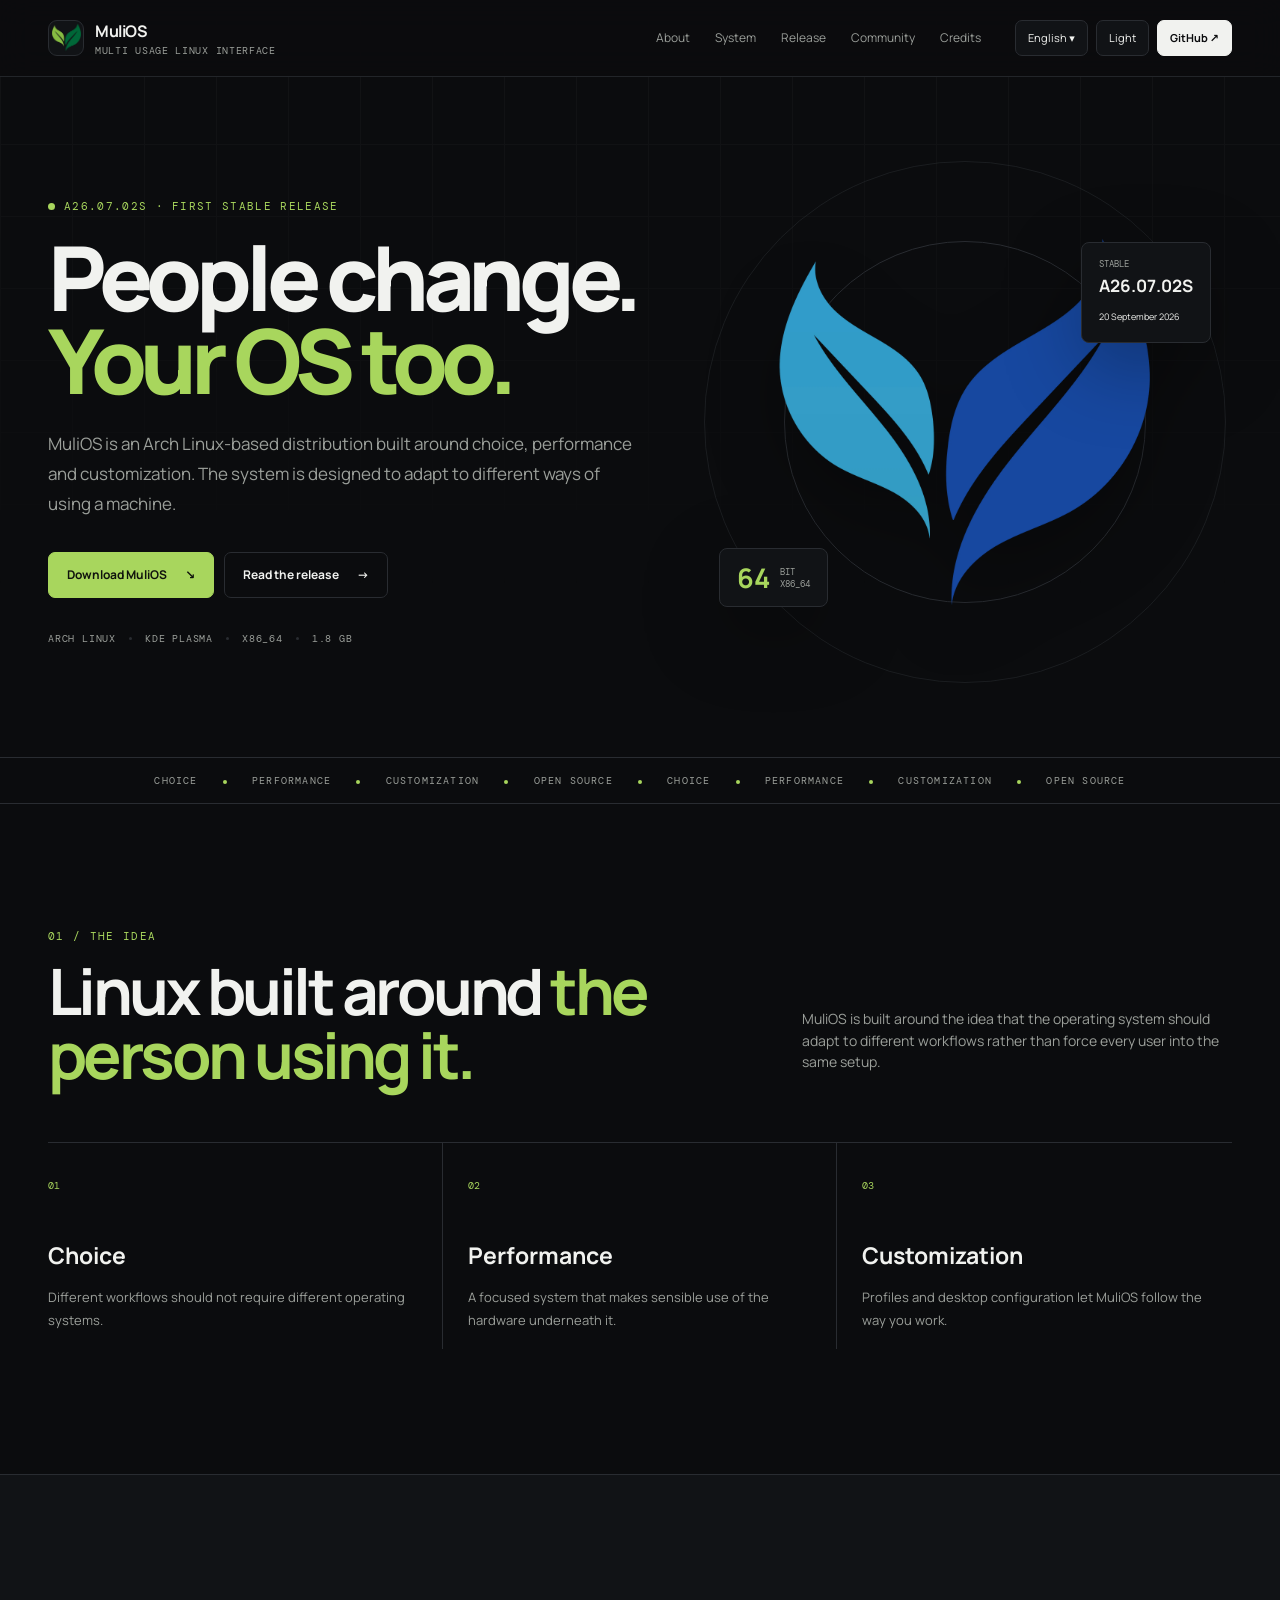
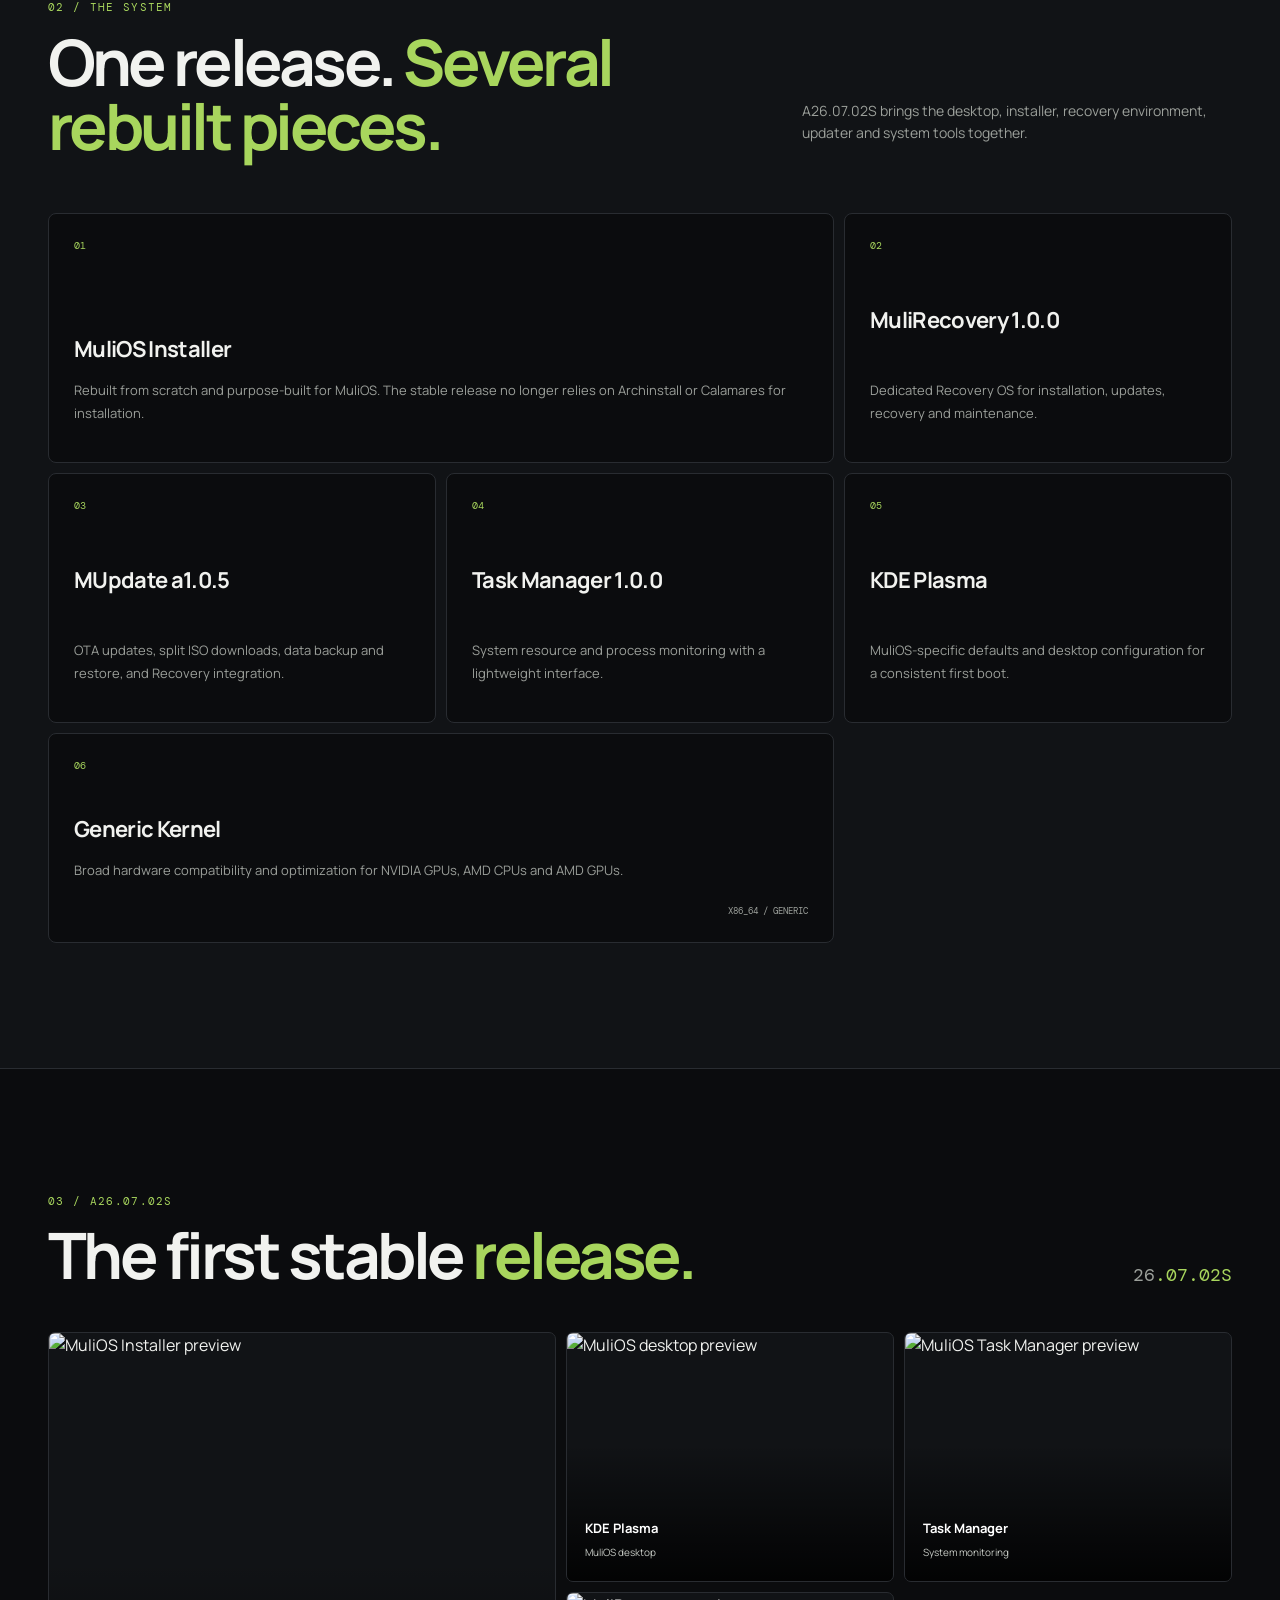
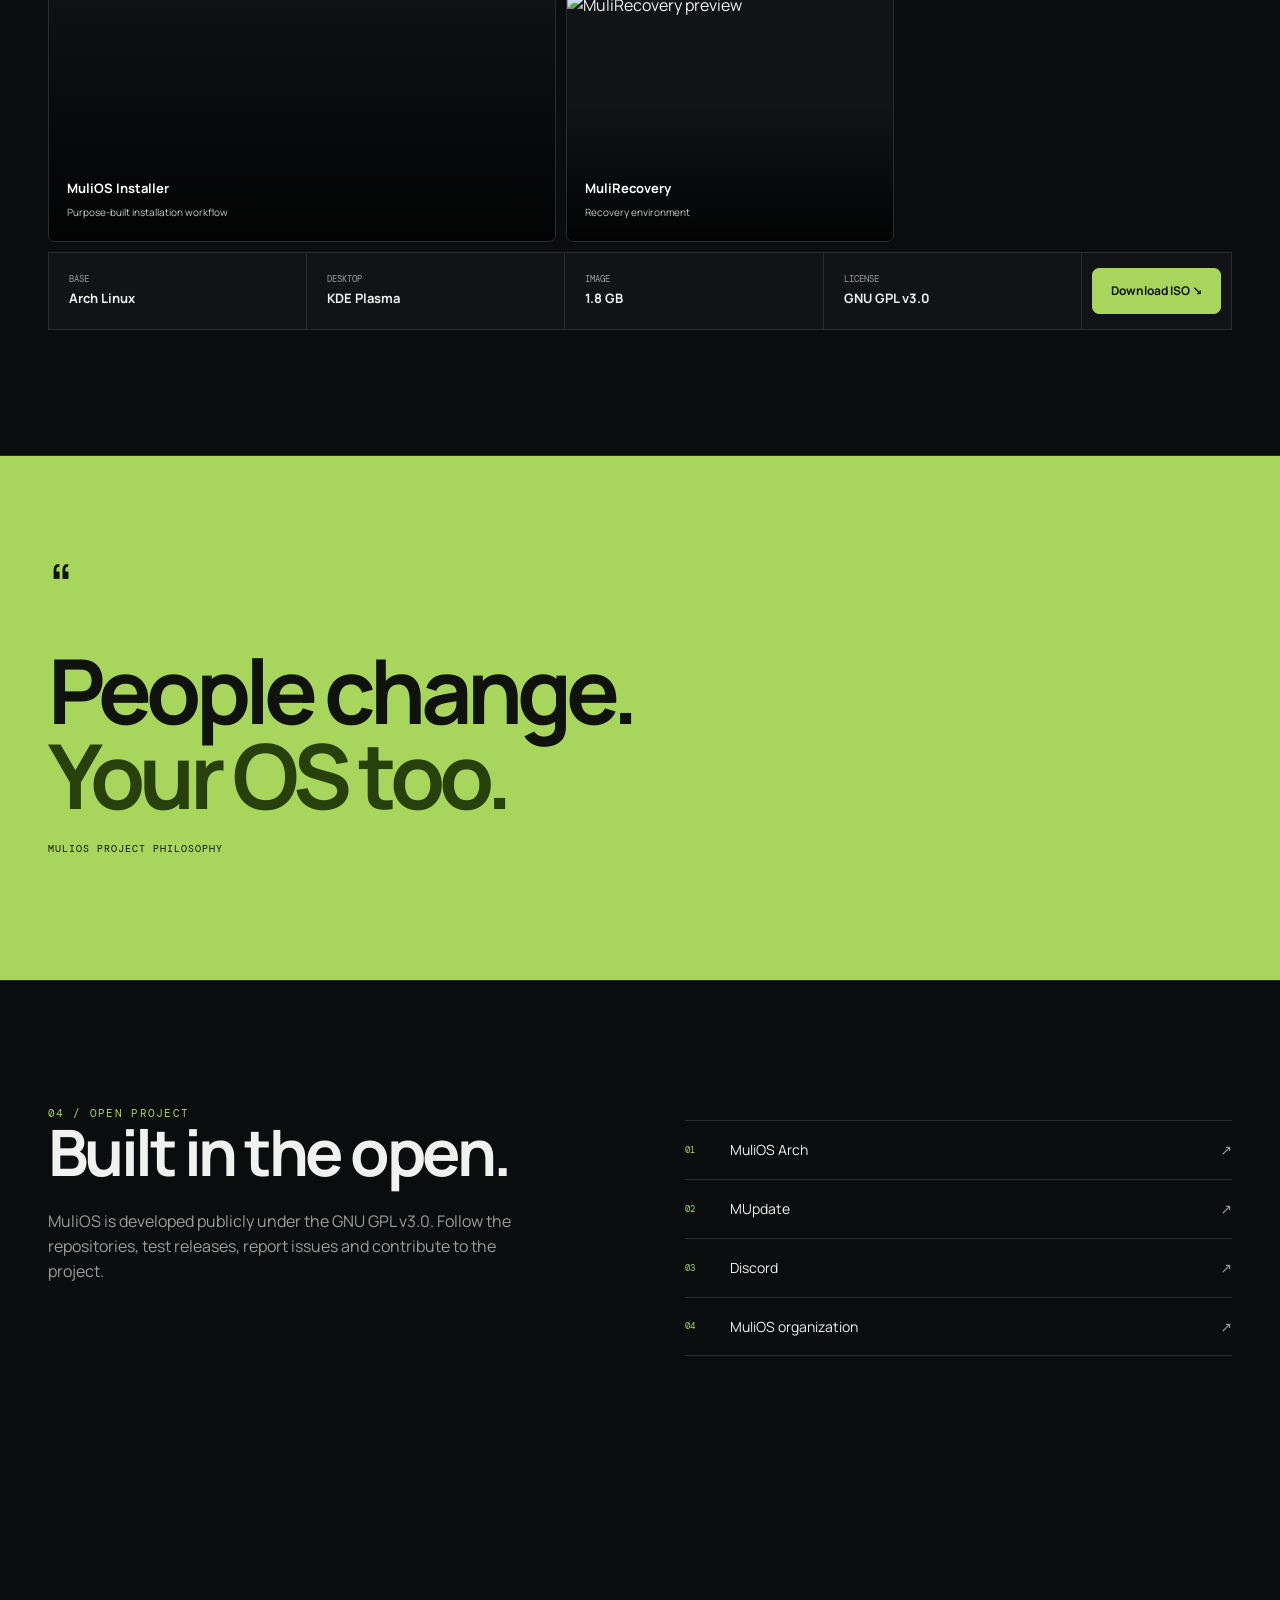
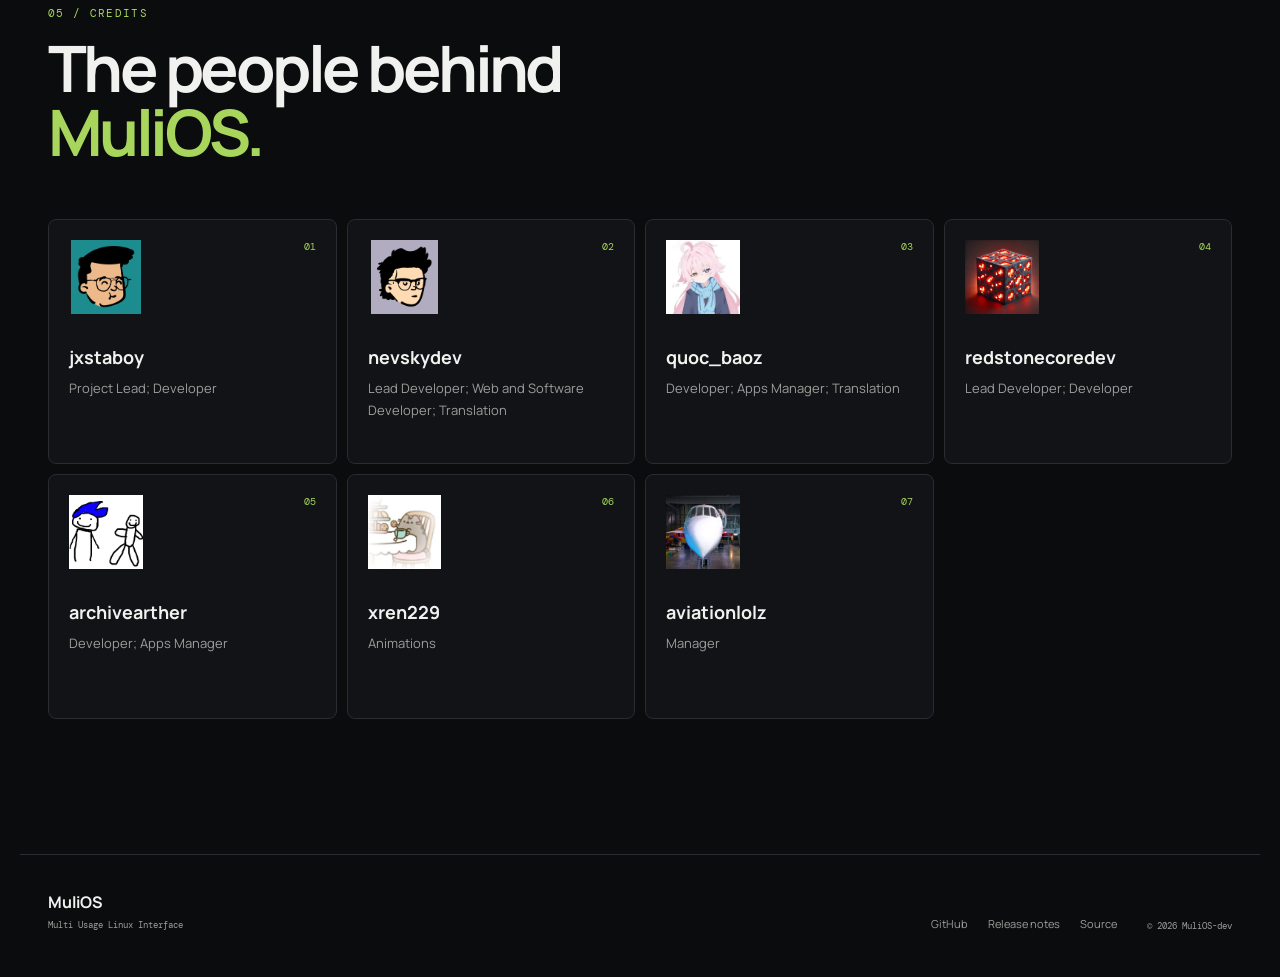
==== index.html @ a4b58ad0 "Revamp MuliOS landing page" ====
<!doctype html>
<html lang="en" data-theme="dark"><head>
<meta charset="utf-8"><meta name="viewport" content="width=device-width,initial-scale=1">
<title>MuliOS — People change. Your OS too.</title>
<meta name="description" content="MuliOS is an Arch Linux-based distribution focused on choice, performance and customization.">
<link rel="stylesheet" href="styles.css"></head><body>
<header><nav class="navbar">
<a class="logo" href="#top"><span class="logo-icon"><img src="logo.png" alt="MuliOS"></span><span class="logo-text"><h2>MuliOS</h2><span>Multi Usage Linux Interface</span></span></a>
<div class="nav-links"><a href="#about">About</a><a href="#features">System</a><a href="#release">Release</a><a href="#community">Community</a><a href="#credits">Credits</a></div>
<div class="nav-buttons"><div class="language-switcher"><button class="lang-toggle"><span class="lang-current">English</span> ▾</button><div class="lang-menu"><button class="lang-option" data-locale="en">English</button><button class="lang-option" data-locale="fr-FR">Français</button><button class="lang-option" data-locale="nb-NB">Norsk</button><button class="lang-option" data-locale="ru-RU">Русский</button><button class="lang-option" data-locale="sv-SE">Svenska</button><button class="lang-option" data-locale="vi-VN">Tiếng Việt</button></div></div><button id="themeToggle" aria-label="Toggle theme">Light</button><a class="github-btn" href="https://github.com/MuliOS-dev">GitHub ↗</a></div>
</nav></header>
<main id="top">
<section class="hero"><div>
<div class="hero-kicker"><span></span>A26.07.02S · FIRST STABLE RELEASE</div>
<h1>People change.<br><em>Your OS too.</em></h1>
<p>MuliOS is an Arch Linux-based distribution built around choice, performance and customization. The system is designed to adapt to different ways of using a machine.</p>
<div class="hero-buttons"><a class="primary" href="https://github.com/MuliOS-dev/MuliOS-Arch/releases/download/A26.07.02S/MuliOS-26.07.02S-x86_64.iso">Download MuliOS <b>↘</b></a><a class="secondary" href="arch-a26.html">Read the release <b>→</b></a></div>
<div class="hero-meta"><span>ARCH LINUX</span><i></i><span>KDE PLASMA</span><i></i><span>X86_64</span><i></i><span>1.8 GB</span></div>
</div><div class="hero-visual"><img src="ArchMuli-nobg.png" alt="MuliOS Arch logo"><div class="release-float"><small>STABLE</small><strong>A26.07.02S</strong><span>20 September 2026</span></div><div class="system-float"><b>64</b><span>bit<br>x86_64</span></div></div></section>
<div class="ticker"><div>CHOICE <i></i> PERFORMANCE <i></i> CUSTOMIZATION <i></i> OPEN SOURCE <i></i> CHOICE <i></i> PERFORMANCE <i></i> CUSTOMIZATION <i></i> OPEN SOURCE</div></div>
<section id="about" class="section"><div class="section-label">01 / THE IDEA</div><div class="section-heading"><h2>Linux built around <em>the person using it.</em></h2><p>MuliOS is built around the idea that the operating system should adapt to different workflows rather than force every user into the same setup.</p></div><div class="principles"><article><small>01</small><h3>Choice</h3><p>Different workflows should not require different operating systems.</p></article><article><small>02</small><h3>Performance</h3><p>A focused system that makes sensible use of the hardware underneath it.</p></article><article><small>03</small><h3>Customization</h3><p>Profiles and desktop configuration let MuliOS follow the way you work.</p></article></div></section>
<section id="features" class="section dark-section"><div class="section-label">02 / THE SYSTEM</div><div class="section-heading"><h2>One release. <em>Several rebuilt pieces.</em></h2><p>A26.07.02S brings the desktop, installer, recovery environment, updater and system tools together.</p></div><div class="feature-grid"><article class="feature-card feature-big"><small>01</small><div><h3>MuliOS Installer</h3><p>Rebuilt from scratch and purpose-built for MuliOS. The stable release no longer relies on Archinstall or Calamares for installation.</p></div></article><article class="feature-card"><small>02</small><h3>MuliRecovery 1.0.0</h3><p>Dedicated Recovery OS for installation, updates, recovery and maintenance.</p></article><article class="feature-card"><small>03</small><h3>MUpdate a1.0.5</h3><p>OTA updates, split ISO downloads, data backup and restore, and Recovery integration.</p></article><article class="feature-card"><small>04</small><h3>Task Manager 1.0.0</h3><p>System resource and process monitoring with a lightweight interface.</p></article><article class="feature-card"><small>05</small><h3>KDE Plasma</h3><p>MuliOS-specific defaults and desktop configuration for a consistent first boot.</p></article><article class="feature-card feature-wide"><small>06</small><div><h3>Generic Kernel</h3><p>Broad hardware compatibility and optimization for NVIDIA GPUs, AMD CPUs and AMD GPUs.</p></div><b class="mono-tag">X86_64 / GENERIC</b></article></div></section>
<section id="release" class="section"><div class="section-label">03 / A26.07.02S</div><div class="release-heading"><h2>The first stable <em>release.</em></h2><div>26<span>.07.02S</span></div></div><div class="gallery"><figure class="gallery-main"><img src="https://github.com/user-attachments/assets/d5a62d0b-136e-4f10-8461-d2a0802ea5ed" alt="MuliOS Installer preview"><figcaption><b>MuliOS Installer</b><span>Purpose-built installation workflow</span></figcaption></figure><figure><img src="https://github.com/user-attachments/assets/cc61fa9e-3878-4765-80bf-296596acb658" alt="MuliOS desktop preview"><figcaption><b>KDE Plasma</b><span>MuliOS desktop</span></figcaption></figure><figure><img src="https://github.com/user-attachments/assets/40b99320-a196-448b-b2e3-ae899f05d13c" alt="MuliOS Task Manager preview"><figcaption><b>Task Manager</b><span>System monitoring</span></figcaption></figure><figure><img src="https://github.com/user-attachments/assets/1ea41a14-3edd-4df4-a9ca-68c87b9704b5" alt="MuliRecovery preview"><figcaption><b>MuliRecovery</b><span>Recovery environment</span></figcaption></figure></div><div class="release-bar"><div><small>BASE</small><b>Arch Linux</b></div><div><small>DESKTOP</small><b>KDE Plasma</b></div><div><small>IMAGE</small><b>1.8 GB</b></div><div><small>LICENSE</small><b>GNU GPL v3.0</b></div><a class="primary" href="https://github.com/MuliOS-dev/MuliOS-Arch/releases/download/A26.07.02S/MuliOS-26.07.02S-x86_64.iso">Download ISO ↘</a></div></section>
<section class="quote"><div class="quote-inner"><span>“</span><h2>People change.<br><em>Your OS too.</em></h2><p>MuliOS project philosophy</p></div></section>
<section id="community" class="section"><div class="section-label">04 / OPEN PROJECT</div><div class="community-layout"><div><h2>Built in the open.</h2><p>MuliOS is developed publicly under the GNU GPL v3.0. Follow the repositories, test releases, report issues and contribute to the project.</p></div><div class="community-links"><a href="https://github.com/MuliOS-dev/MuliOS-Arch"><span>01</span>MuliOS Arch <b>↗</b></a><a href="https://github.com/MuliOS-dev/update"><span>02</span>MUpdate <b>↗</b></a><a href="https://discord.gg/3FzUdGbWMf"><span>03</span>Discord <b>↗</b></a><a href="https://github.com/MuliOS-dev"><span>04</span>MuliOS organization <b>↗</b></a></div></div></section>
<section id="credits" class="section credits"><div class="section-label">05 / CREDITS</div><div class="section-heading"><h2>The people behind <em>MuliOS.</em></h2></div><div class="credits-grid"><article class="credit-card"><img src="assets/creditslogos/dev1.png" alt=""><span>01</span><h3>jxstaboy</h3><p>Project Lead; Developer</p></article><article class="credit-card"><img src="assets/creditslogos/dev2.png" alt=""><span>02</span><h3>nevskydev</h3><p>Lead Developer; Web and Software Developer; Translation</p></article><article class="credit-card"><img src="assets/creditslogos/dev3.png" alt=""><span>03</span><h3>quoc_baoz</h3><p>Developer; Apps Manager; Translation</p></article><article class="credit-card"><img src="assets/creditslogos/dev4.webp" alt=""><span>04</span><h3>redstonecoredev</h3><p>Lead Developer; Developer</p></article><article class="credit-card"><img src="assets/creditslogos/dev5.png" alt=""><span>05</span><h3>archivearther</h3><p>Developer; Apps Manager</p></article><article class="credit-card"><img src="assets/creditslogos/dev6.png" alt=""><span>06</span><h3>xren229</h3><p>Animations</p></article><article class="credit-card"><img src="assets/creditslogos/dev7.png" alt=""><span>07</span><h3>aviationlolz</h3><p>Manager</p></article></div></section>
</main><footer><div class="footer-brand"><strong>MuliOS</strong><span>Multi Usage Linux Interface</span></div><div class="footer-links"><a href="https://github.com/MuliOS-dev">GitHub</a><a href="https://github.com/MuliOS-dev/MuliOS-Arch/releases/tag/A26.07.02S">Release notes</a><a href="https://github.com/MuliOS-dev/MuliOS-dev.github.io">Source</a></div><small>© 2026 MuliOS-dev</small></footer><script src="script.js"></script></body></html>
---- styles.css ----
@import url('https://fonts.googleapis.com/css2?family=DM+Mono:wght@400;500&family=Manrope:wght@400;500;600;700;800&display=swap');

:root{
  --bg:#0b0c0e; --panel:#111316; --panel-2:#17191d; --text:#f1f2ef; --muted:#9b9f9a;
  --line:#292c31; --accent:#a8d65d; --accent-2:#d8ff9a; --shadow:0 24px 80px rgba(0,0,0,.28);
}
[data-theme="light"]{
  --bg:#f4f4f1; --panel:#ffffff; --panel-2:#eceee9; --text:#10120f; --muted:#666b64;
  --line:#d9ddd5; --accent:#6d9e2d; --accent-2:#426713; --shadow:0 24px 70px rgba(20,25,10,.1);
}
*{box-sizing:border-box}html{scroll-behavior:smooth}body{margin:0;background:var(--bg);color:var(--text);font-family:Manrope,system-ui,sans-serif;line-height:1.55}
a{color:inherit;text-decoration:none}button{font:inherit}img{max-width:100%;display:block}
body:before{content:"";position:fixed;inset:0;pointer-events:none;opacity:.035;background-image:linear-gradient(var(--text) 1px,transparent 1px),linear-gradient(90deg,var(--text) 1px,transparent 1px);background-size:72px 72px;mask-image:linear-gradient(to bottom,black,transparent 72%);z-index:-1}
header{position:sticky;top:0;z-index:20;border-bottom:1px solid color-mix(in srgb,var(--line) 80%,transparent);background:color-mix(in srgb,var(--bg) 91%,transparent);backdrop-filter:blur(16px)}
.navbar{max-width:1240px;margin:auto;min-height:76px;padding:0 28px;display:flex;align-items:center;gap:34px}
.logo{display:flex;align-items:center;gap:11px;margin-right:auto}.logo-icon{width:36px;height:36px;border:1px solid var(--line);border-radius:9px;display:grid;place-items:center;overflow:hidden;background:var(--panel)}.logo-icon img{width:29px;height:29px;object-fit:contain}.logo-text h2{font-size:16px;margin:0;letter-spacing:-.03em}.logo-text span{display:block;font:10px "DM Mono",monospace;color:var(--muted);text-transform:uppercase;letter-spacing:.07em}
.nav-links{display:flex;gap:25px;font-size:12px;color:var(--muted)}.nav-links a:hover,.nav-links a.active{color:var(--text)}
.nav-buttons{display:flex;align-items:center;gap:8px}.nav-buttons button,.github-btn{height:36px;border:1px solid var(--line);background:var(--panel);color:var(--text);border-radius:7px;padding:0 12px;font-size:11px}.github-btn{display:grid;place-items:center;background:var(--text);color:var(--bg);border-color:var(--text);font-weight:700}
.language-switcher{position:relative}.lang-menu{display:none;position:absolute;right:0;top:44px;width:150px;padding:5px;background:var(--panel);border:1px solid var(--line);border-radius:8px;box-shadow:var(--shadow)}.language-switcher.open .lang-menu{display:grid}.lang-option{width:100%;border:0!important;background:none!important;text-align:left!important}.lang-option.active{color:var(--accent)!important}
main{overflow:hidden}.hero{max-width:1240px;margin:auto;min-height:680px;padding:90px 28px 80px;display:grid;grid-template-columns:1.05fr .95fr;gap:60px;align-items:center}.hero-kicker,.section-label{font:11px "DM Mono",monospace;letter-spacing:.12em;color:var(--accent);text-transform:uppercase}.hero-kicker span{display:inline-block;width:7px;height:7px;border-radius:50%;background:var(--accent);margin-right:9px}.hero h1{font-size:clamp(58px,7vw,102px);line-height:.93;letter-spacing:-.07em;margin:22px 0 28px;font-weight:800}.hero h1 em,.section-heading em,.release-heading em,.quote em{font-style:normal;color:var(--accent)}.hero p{max-width:590px;color:var(--muted);font-size:17px;line-height:1.75}.hero-buttons{display:flex;gap:10px;margin:34px 0}.primary,.secondary{min-height:46px;padding:0 18px;border-radius:7px;display:inline-flex;align-items:center;justify-content:center;gap:18px;font-size:12px;font-weight:700;border:1px solid var(--line)}.primary{background:var(--accent);color:#10130d;border-color:var(--accent)}.secondary{background:transparent}.hero-meta{display:flex;gap:13px;align-items:center;color:var(--muted);font:10px "DM Mono",monospace;letter-spacing:.08em}.hero-meta i{width:3px;height:3px;background:var(--line);border-radius:50%}
.hero-visual{min-height:500px;position:relative;display:grid;place-items:center}.hero-visual:after{content:"";position:absolute;width:360px;height:360px;border-radius:50%;border:1px solid var(--line)}.hero-visual:before{content:"";position:absolute;width:520px;height:520px;border-radius:50%;border:1px solid color-mix(in srgb,var(--line) 55%,transparent)}.hero-visual img{position:relative;z-index:2;width:min(390px,70%);filter:drop-shadow(0 30px 35px rgba(0,0,0,.3))}
.release-float,.system-float{position:absolute;z-index:4;background:var(--panel);border:1px solid var(--line);box-shadow:var(--shadow);padding:15px 17px;border-radius:8px}.release-float{right:4%;top:14%}.release-float small,.system-float span{display:block;font:9px "DM Mono",monospace;color:var(--muted);text-transform:uppercase}.release-float strong{display:block;font-size:17px;margin:3px 0}.release-float span{font-size:9px}.system-float{left:4%;bottom:13%;display:flex;gap:10px;align-items:center}.system-float b{font-size:27px;line-height:1;color:var(--accent)}
.ticker{border-block:1px solid var(--line);white-space:nowrap;overflow:hidden;font:10px "DM Mono",monospace;color:var(--muted);letter-spacing:.12em}.ticker div{padding:16px 0;text-align:center}.ticker i{display:inline-block;width:4px;height:4px;border-radius:50%;background:var(--accent);margin:0 18px;vertical-align:middle}
.section{max-width:1240px;margin:auto;padding:125px 28px}.section-heading{display:flex;justify-content:space-between;gap:50px;align-items:end;margin:16px 0 55px}.section-heading h2,.release-heading h2,.community-layout h2{font-size:clamp(38px,5vw,68px);line-height:1;letter-spacing:-.055em;margin:0;max-width:700px}.section-heading p{max-width:430px;color:var(--muted);font-size:14px}.principles{display:grid;grid-template-columns:repeat(3,1fr);border-top:1px solid var(--line)}.principles article{padding:28px 25px 5px 0;border-right:1px solid var(--line)}.principles article+article{padding-left:25px}.principles article:last-child{border:0}.principles small,.feature-card small,.credit-card span{font:10px "DM Mono",monospace;color:var(--accent)}.principles h3{font-size:23px;margin:42px 0 10px}.principles p,.feature-card p,.credit-card p{color:var(--muted);font-size:13px;line-height:1.7}
.dark-section{max-width:none;background:var(--panel);border-block:1px solid var(--line)}.dark-section>*{max-width:1184px;margin-left:auto;margin-right:auto}.feature-grid{display:grid;grid-template-columns:repeat(12,1fr);gap:10px}.feature-card{grid-column:span 4;min-height:250px;padding:25px;border:1px solid var(--line);background:var(--bg);border-radius:8px;display:flex;flex-direction:column;justify-content:space-between}.feature-card h3{font-size:22px;letter-spacing:-.03em;margin:30px 0 8px}.feature-big{grid-column:span 8}.feature-wide{grid-column:span 8;min-height:210px;position:relative}.mono-tag{font:9px "DM Mono",monospace;color:var(--muted);align-self:flex-end}
.release-heading{display:flex;justify-content:space-between;align-items:end;margin:15px 0 45px}.release-heading>div{font:18px "DM Mono",monospace;color:var(--muted)}.release-heading>div span{color:var(--accent)}.gallery{display:grid;grid-template-columns:1.55fr 1fr 1fr;grid-template-rows:250px 250px;gap:10px}.gallery figure{margin:0;position:relative;overflow:hidden;border-radius:7px;border:1px solid var(--line);background:var(--panel)}.gallery-main{grid-row:span 2}.gallery img{width:100%;height:100%;object-fit:cover}.gallery figure:after{content:"";position:absolute;inset:45% 0 0;background:linear-gradient(transparent,rgba(0,0,0,.85))}.gallery figcaption{position:absolute;z-index:2;bottom:18px;left:18px;color:#fff}.gallery figcaption b{display:block;font-size:13px}.gallery figcaption span{font-size:10px;color:#c7cbc5}.release-bar{margin-top:10px;border:1px solid var(--line);display:grid;grid-template-columns:repeat(4,1fr) auto;align-items:center;background:var(--panel)}.release-bar div{padding:20px;border-right:1px solid var(--line)}.release-bar small{display:block;font:9px "DM Mono",monospace;color:var(--muted)}.release-bar b{font-size:13px}.release-bar .primary{margin:10px}
.quote{border-block:1px solid var(--line);background:var(--accent);color:#10130d}.quote-inner{max-width:1240px;margin:auto;padding:115px 28px}.quote-inner>span{font-size:70px;line-height:.5}.quote h2{font-size:clamp(46px,7vw,90px);line-height:.95;letter-spacing:-.065em;margin:25px 0}.quote h2 em{color:#28410c}.quote p{font:10px "DM Mono",monospace;text-transform:uppercase;letter-spacing:.1em}
.community-layout{display:grid;grid-template-columns:1fr 1fr;gap:90px}.community-layout p{color:var(--muted);max-width:500px;margin-top:25px}.community-links{border-top:1px solid var(--line)}.community-links a{display:grid;grid-template-columns:45px 1fr auto;align-items:center;padding:18px 0;border-bottom:1px solid var(--line);font-size:14px}.community-links span{font:9px "DM Mono",monospace;color:var(--accent)}.community-links b{font-weight:400;color:var(--muted)}
.credits{padding-bottom:135px}.credits-grid{display:grid;grid-template-columns:repeat(4,1fr);gap:10px}.credit-card{min-height:245px;border:1px solid var(--line);border-radius:8px;padding:20px;background:var(--panel);position:relative;overflow:hidden}.credit-card img{width:74px;height:74px;object-fit:contain;margin-bottom:30px}.credit-card h3{font-size:18px;margin:5px 0}.credit-card p{margin:0}.credit-card span{position:absolute;top:20px;right:20px}
footer{border-top:1px solid var(--line);max-width:1240px;margin:auto;padding:35px 28px 45px;display:grid;grid-template-columns:1fr auto auto;gap:30px;align-items:end;color:var(--muted);font-size:11px}.footer-brand strong{color:var(--text);font-size:16px;display:block}.footer-brand span{font:9px "DM Mono",monospace}.footer-links{display:flex;gap:20px}.footer-links a:hover{color:var(--text)}footer small{font:9px "DM Mono",monospace}
.release-page{max-width:1240px;margin:auto;padding:90px 28px 120px}.release-page .back{font:10px "DM Mono",monospace;color:var(--muted)}.release-page h1{font-size:clamp(55px,8vw,100px);letter-spacing:-.07em;line-height:.92;margin:28px 0 20px}.release-page .lead{max-width:720px;color:var(--muted);font-size:17px}.release-hero{margin:55px 0 70px;border:1px solid var(--line);background:var(--panel);padding:8px;border-radius:9px}.release-hero img{width:100%;max-height:650px;object-fit:cover;border-radius:5px}.release-section{border-top:1px solid var(--line);padding:55px 0}.release-section h2{font-size:31px;letter-spacing:-.04em;margin:0 0 12px}.release-section p{max-width:760px;color:var(--muted)}.release-section ul{max-width:760px;color:var(--muted);line-height:1.9}.release-shot{margin-top:28px;border:1px solid var(--line);padding:7px;background:var(--panel);border-radius:8px}.release-shot img{width:100%;border-radius:4px}.specs{width:100%;border-collapse:collapse;margin-top:30px}.specs td{padding:15px;border-bottom:1px solid var(--line);font-size:13px}.specs td:first-child{color:var(--muted);width:30%}
@media(max-width:900px){.nav-links{display:none}.hero{grid-template-columns:1fr;padding-top:65px}.hero-visual{min-height:430px}.feature-card,.feature-big,.feature-wide{grid-column:span 6}.credits-grid{grid-template-columns:repeat(2,1fr)}.gallery{grid-template-columns:1fr 1fr;grid-template-rows:260px 260px}.gallery-main{grid-column:span 2;grid-row:auto}.release-bar{grid-template-columns:1fr 1fr}.release-bar .primary{grid-column:span 2}.community-layout{grid-template-columns:1fr;gap:50px}}
@media(max-width:620px){.navbar{padding:0 16px}.logo-text span{display:none}.github-btn{display:none}.hero,.section,.release-page,.quote-inner{padding-left:18px;padding-right:18px}.hero h1{font-size:54px}.hero-meta{flex-wrap:wrap}.hero-visual:before{width:330px;height:330px}.hero-visual:after{width:240px;height:240px}.hero-visual img{width:240px}.release-float{right:0}.system-float{left:0}.section{padding-top:85px;padding-bottom:85px}.section-heading,.release-heading{display:block}.principles{grid-template-columns:1fr}.principles article,.principles article+article{padding:25px 0;border-right:0;border-bottom:1px solid var(--line)}.feature-card,.feature-big,.feature-wide{grid-column:span 12}.gallery{display:block}.gallery figure{height:260px;margin-bottom:10px}.gallery-main{height:360px!important}.release-bar{grid-template-columns:1fr 1fr}.release-bar div{padding:14px}.credits-grid{grid-template-columns:1fr}.community-layout{gap:35px}footer{grid-template-columns:1fr;padding:28px 18px}.footer-links{flex-wrap:wrap}}
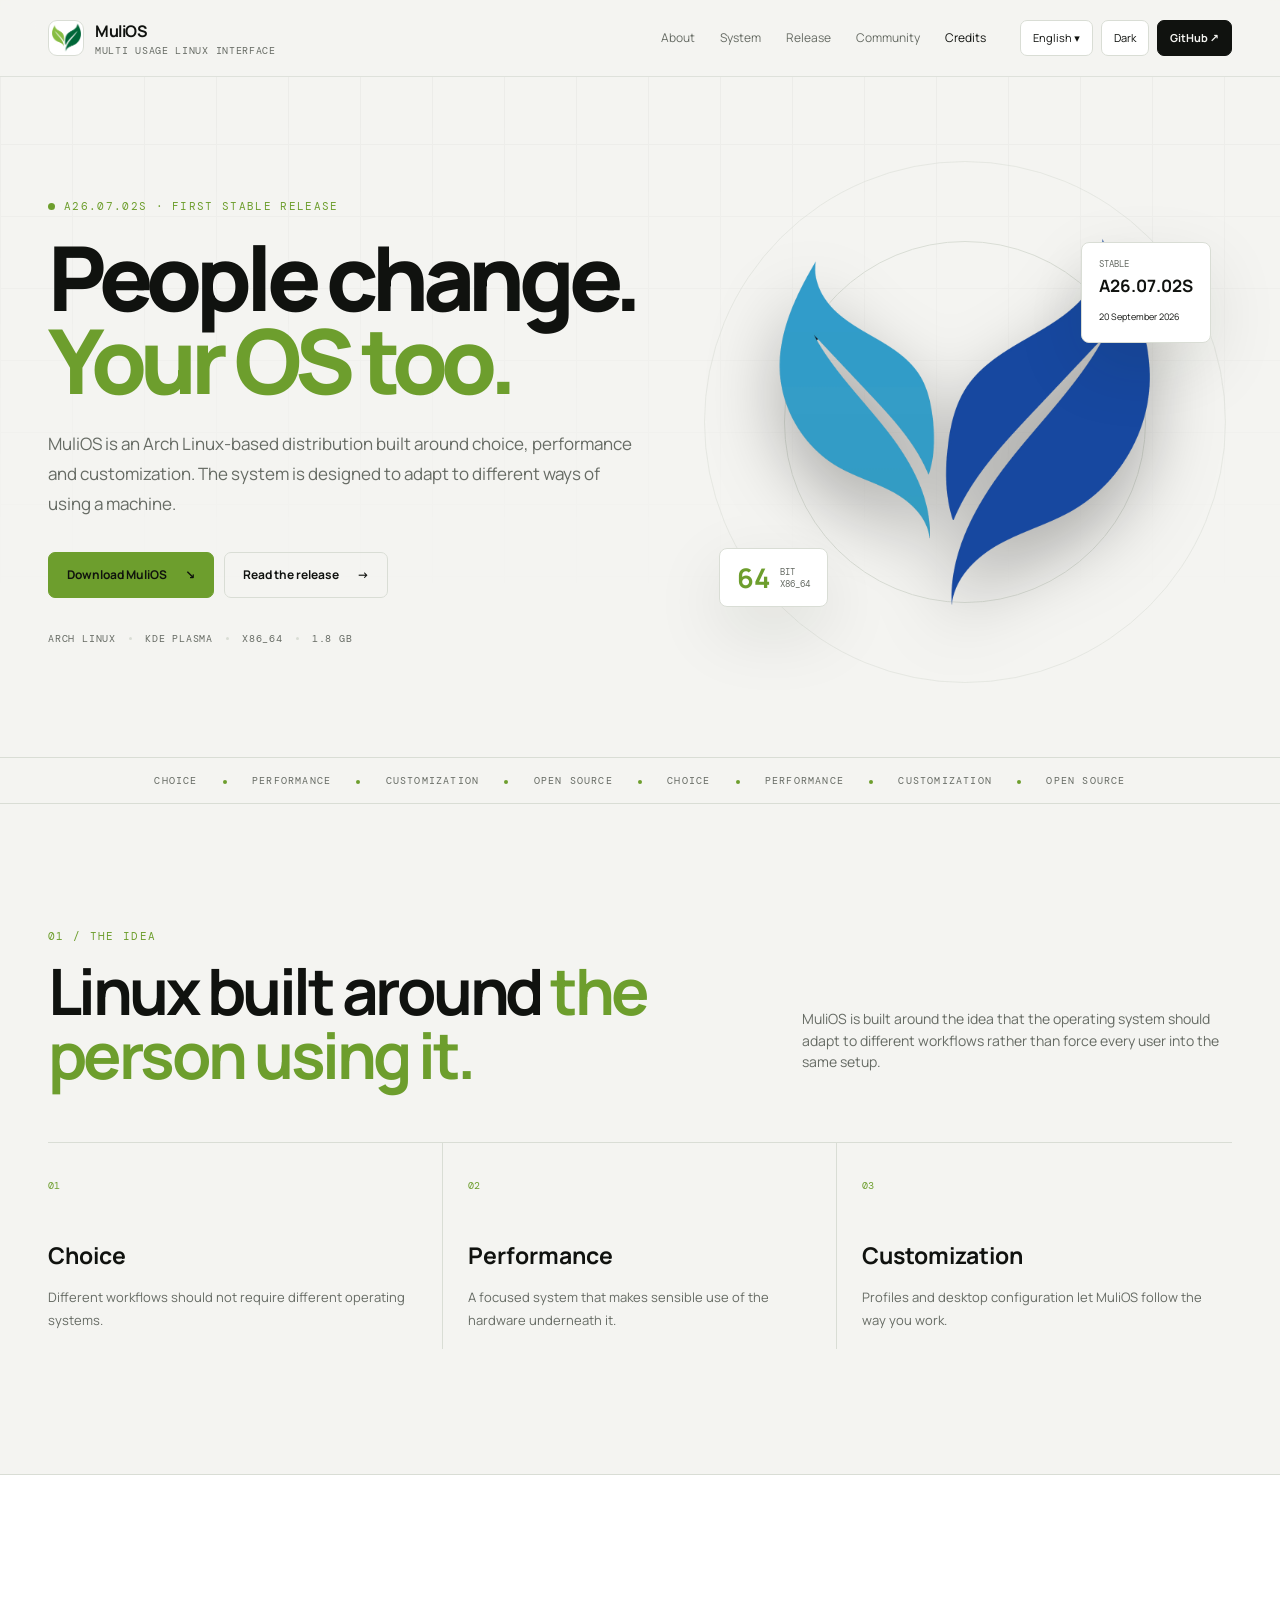
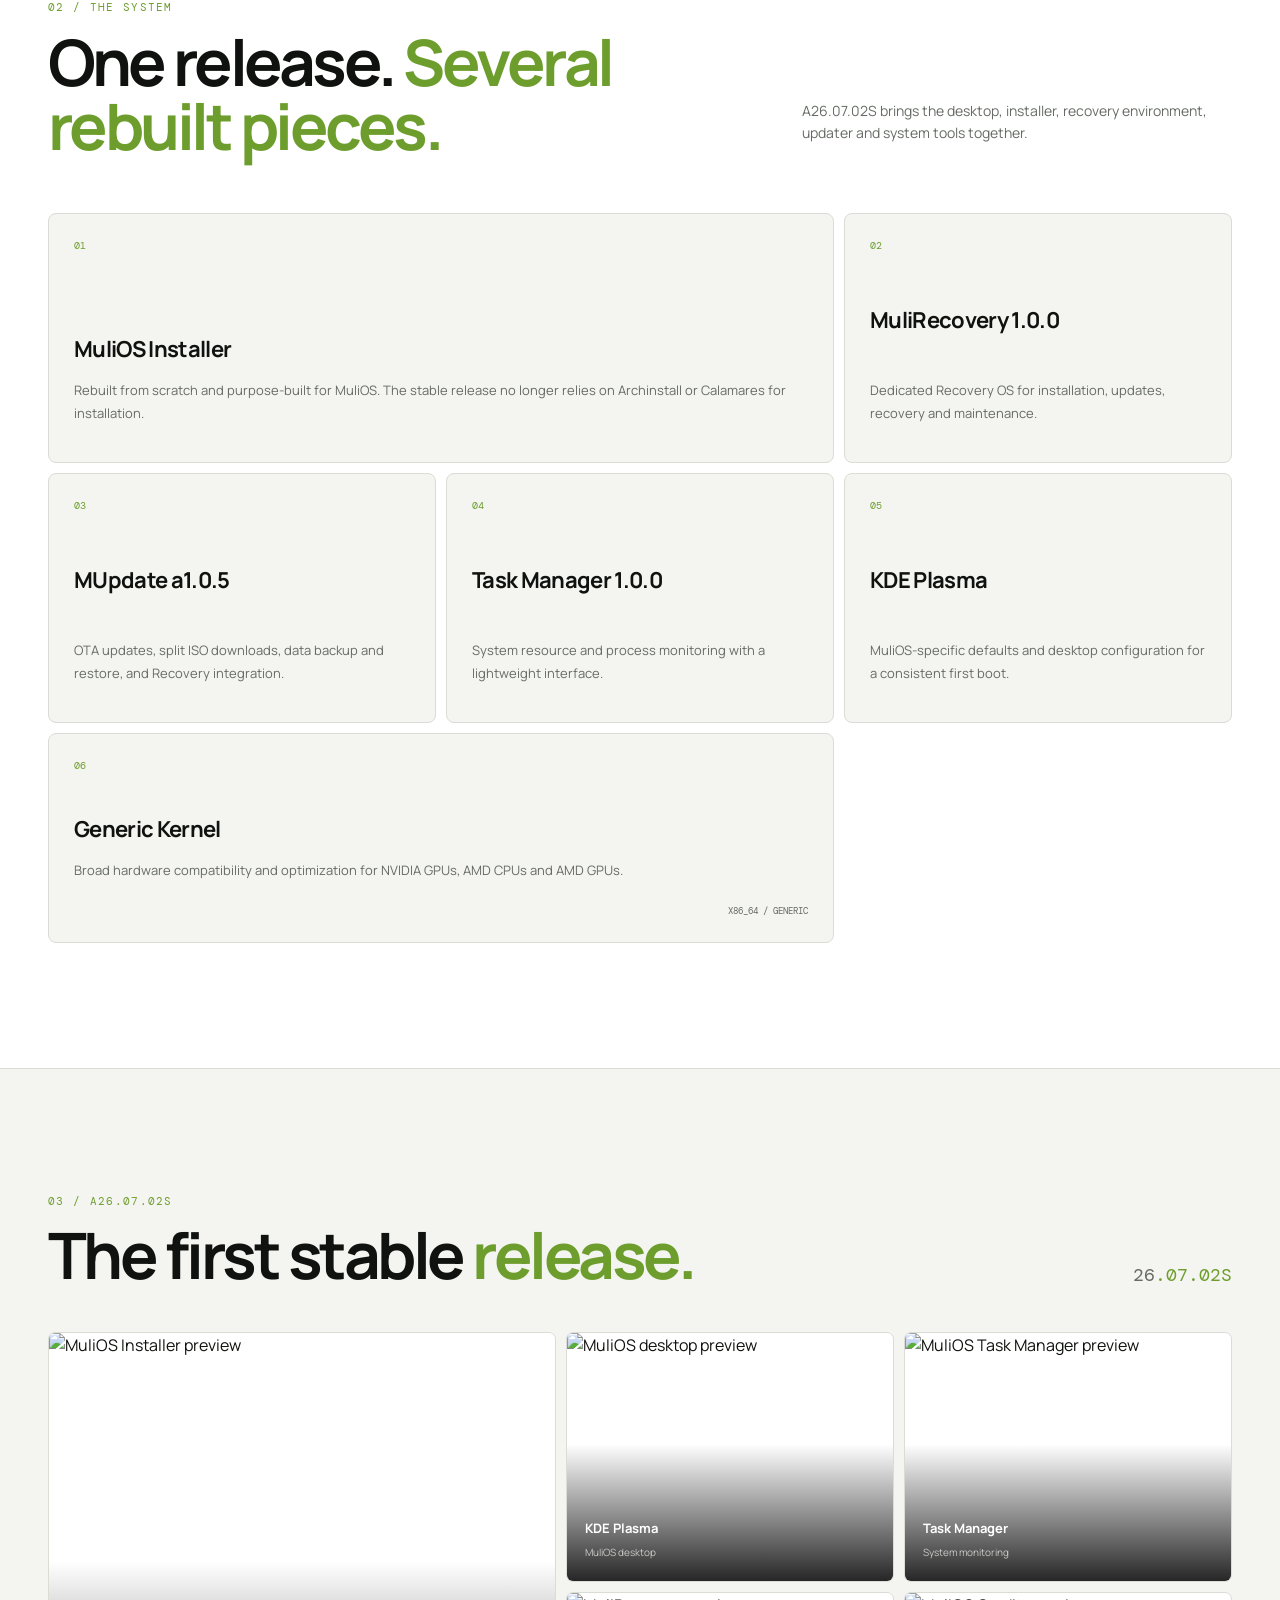
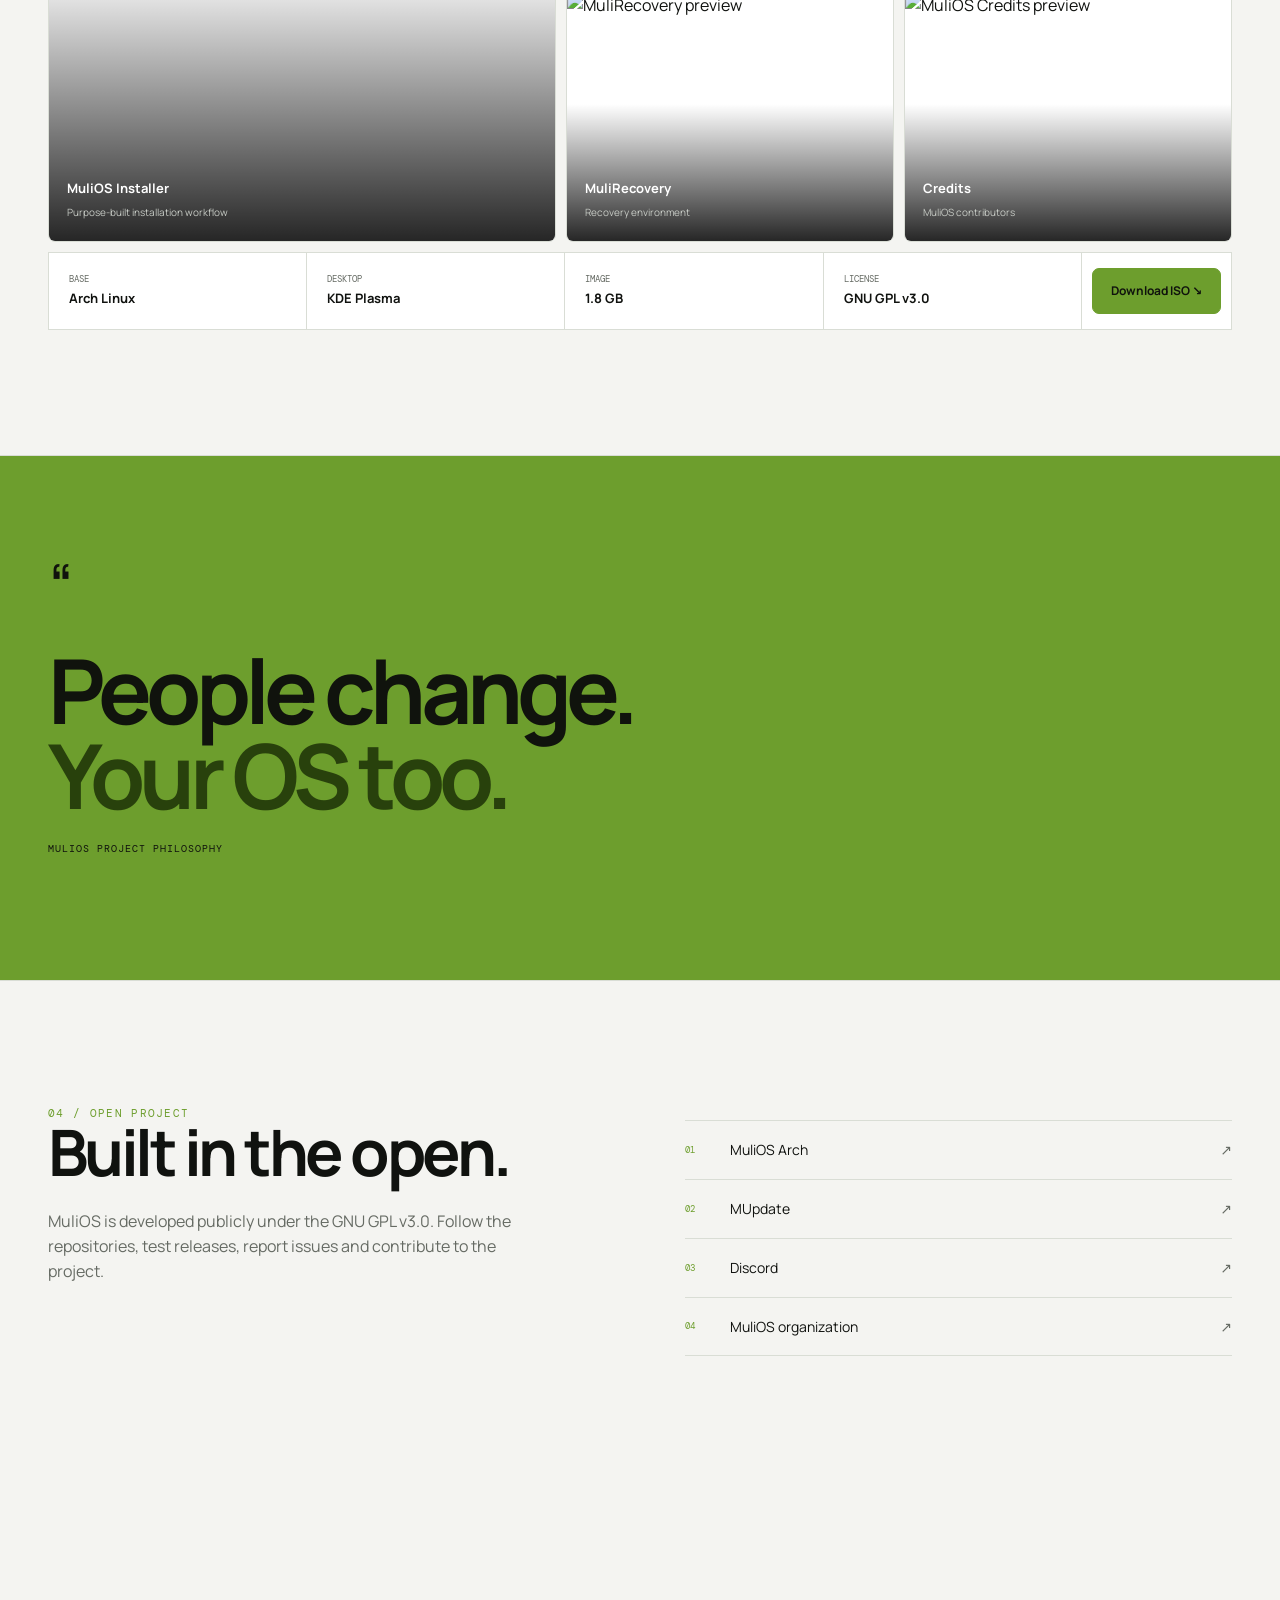
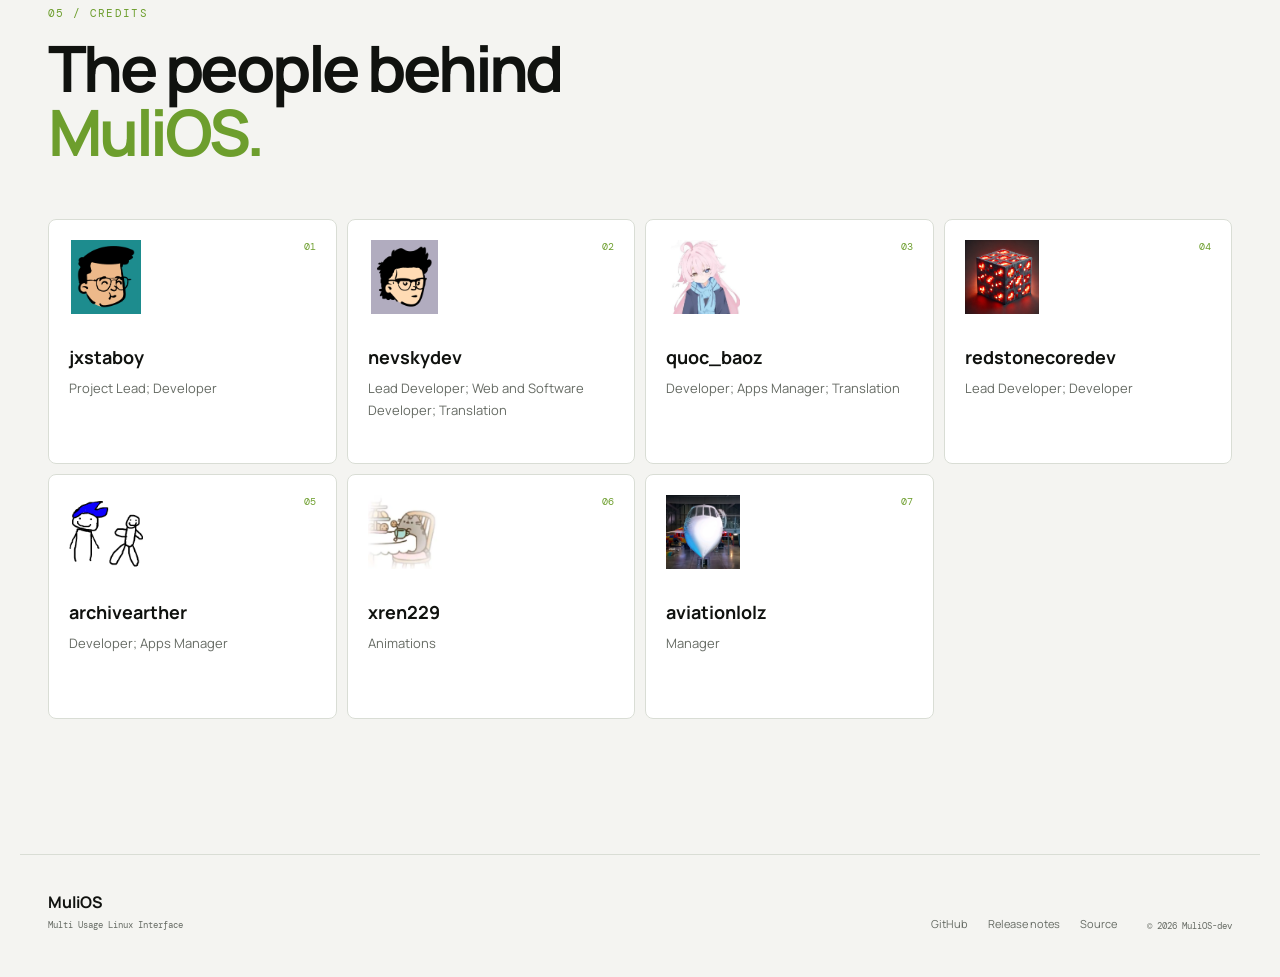
==== commit cd13c143: "Add remaining A26.07.02S release preview to gallery" ====
--- a/index.html
+++ b/index.html
@@ -20,7 +20,7 @@
 <div class="ticker"><div>CHOICE <i></i> PERFORMANCE <i></i> CUSTOMIZATION <i></i> OPEN SOURCE <i></i> CHOICE <i></i> PERFORMANCE <i></i> CUSTOMIZATION <i></i> OPEN SOURCE</div></div>
 <section id="about" class="section"><div class="section-label">01 / THE IDEA</div><div class="section-heading"><h2>Linux built around <em>the person using it.</em></h2><p>MuliOS is built around the idea that the operating system should adapt to different workflows rather than force every user into the same setup.</p></div><div class="principles"><article><small>01</small><h3>Choice</h3><p>Different workflows should not require different operating systems.</p></article><article><small>02</small><h3>Performance</h3><p>A focused system that makes sensible use of the hardware underneath it.</p></article><article><small>03</small><h3>Customization</h3><p>Profiles and desktop configuration let MuliOS follow the way you work.</p></article></div></section>
 <section id="features" class="section dark-section"><div class="section-label">02 / THE SYSTEM</div><div class="section-heading"><h2>One release. <em>Several rebuilt pieces.</em></h2><p>A26.07.02S brings the desktop, installer, recovery environment, updater and system tools together.</p></div><div class="feature-grid"><article class="feature-card feature-big"><small>01</small><div><h3>MuliOS Installer</h3><p>Rebuilt from scratch and purpose-built for MuliOS. The stable release no longer relies on Archinstall or Calamares for installation.</p></div></article><article class="feature-card"><small>02</small><h3>MuliRecovery 1.0.0</h3><p>Dedicated Recovery OS for installation, updates, recovery and maintenance.</p></article><article class="feature-card"><small>03</small><h3>MUpdate a1.0.5</h3><p>OTA updates, split ISO downloads, data backup and restore, and Recovery integration.</p></article><article class="feature-card"><small>04</small><h3>Task Manager 1.0.0</h3><p>System resource and process monitoring with a lightweight interface.</p></article><article class="feature-card"><small>05</small><h3>KDE Plasma</h3><p>MuliOS-specific defaults and desktop configuration for a consistent first boot.</p></article><article class="feature-card feature-wide"><small>06</small><div><h3>Generic Kernel</h3><p>Broad hardware compatibility and optimization for NVIDIA GPUs, AMD CPUs and AMD GPUs.</p></div><b class="mono-tag">X86_64 / GENERIC</b></article></div></section>
-<section id="release" class="section"><div class="section-label">03 / A26.07.02S</div><div class="release-heading"><h2>The first stable <em>release.</em></h2><div>26<span>.07.02S</span></div></div><div class="gallery"><figure class="gallery-main"><img src="https://github.com/user-attachments/assets/d5a62d0b-136e-4f10-8461-d2a0802ea5ed" alt="MuliOS Installer preview"><figcaption><b>MuliOS Installer</b><span>Purpose-built installation workflow</span></figcaption></figure><figure><img src="https://github.com/user-attachments/assets/cc61fa9e-3878-4765-80bf-296596acb658" alt="MuliOS desktop preview"><figcaption><b>KDE Plasma</b><span>MuliOS desktop</span></figcaption></figure><figure><img src="https://github.com/user-attachments/assets/40b99320-a196-448b-b2e3-ae899f05d13c" alt="MuliOS Task Manager preview"><figcaption><b>Task Manager</b><span>System monitoring</span></figcaption></figure><figure><img src="https://github.com/user-attachments/assets/1ea41a14-3edd-4df4-a9ca-68c87b9704b5" alt="MuliRecovery preview"><figcaption><b>MuliRecovery</b><span>Recovery environment</span></figcaption></figure></div><div class="release-bar"><div><small>BASE</small><b>Arch Linux</b></div><div><small>DESKTOP</small><b>KDE Plasma</b></div><div><small>IMAGE</small><b>1.8 GB</b></div><div><small>LICENSE</small><b>GNU GPL v3.0</b></div><a class="primary" href="https://github.com/MuliOS-dev/MuliOS-Arch/releases/download/A26.07.02S/MuliOS-26.07.02S-x86_64.iso">Download ISO ↘</a></div></section>
+<section id="release" class="section"><div class="section-label">03 / A26.07.02S</div><div class="release-heading"><h2>The first stable <em>release.</em></h2><div>26<span>.07.02S</span></div></div><div class="gallery"><figure class="gallery-main"><img src="https://github.com/user-attachments/assets/d5a62d0b-136e-4f10-8461-d2a0802ea5ed" alt="MuliOS Installer preview"><figcaption><b>MuliOS Installer</b><span>Purpose-built installation workflow</span></figcaption></figure><figure><img src="https://github.com/user-attachments/assets/cc61fa9e-3878-4765-80bf-296596acb658" alt="MuliOS desktop preview"><figcaption><b>KDE Plasma</b><span>MuliOS desktop</span></figcaption></figure><figure><img src="https://github.com/user-attachments/assets/40b99320-a196-448b-b2e3-ae899f05d13c" alt="MuliOS Task Manager preview"><figcaption><b>Task Manager</b><span>System monitoring</span></figcaption></figure><figure><img src="https://github.com/user-attachments/assets/1ea41a14-3edd-4df4-a9ca-68c87b9704b5" alt="MuliRecovery preview"><figcaption><b>MuliRecovery</b><span>Recovery environment</span></figcaption></figure><figure><img src="https://github.com/user-attachments/assets/1a48ffcd-09dc-4f6d-8e14-6026726445f1" alt="MuliOS Credits preview"><figcaption><b>Credits</b><span>MuliOS contributors</span></figcaption></figure></div><div class="release-bar"><div><small>BASE</small><b>Arch Linux</b></div><div><small>DESKTOP</small><b>KDE Plasma</b></div><div><small>IMAGE</small><b>1.8 GB</b></div><div><small>LICENSE</small><b>GNU GPL v3.0</b></div><a class="primary" href="https://github.com/MuliOS-dev/MuliOS-Arch/releases/download/A26.07.02S/MuliOS-26.07.02S-x86_64.iso">Download ISO ↘</a></div></section>
 <section class="quote"><div class="quote-inner"><span>“</span><h2>People change.<br><em>Your OS too.</em></h2><p>MuliOS project philosophy</p></div></section>
 <section id="community" class="section"><div class="section-label">04 / OPEN PROJECT</div><div class="community-layout"><div><h2>Built in the open.</h2><p>MuliOS is developed publicly under the GNU GPL v3.0. Follow the repositories, test releases, report issues and contribute to the project.</p></div><div class="community-links"><a href="https://github.com/MuliOS-dev/MuliOS-Arch"><span>01</span>MuliOS Arch <b>↗</b></a><a href="https://github.com/MuliOS-dev/update"><span>02</span>MUpdate <b>↗</b></a><a href="https://discord.gg/3FzUdGbWMf"><span>03</span>Discord <b>↗</b></a><a href="https://github.com/MuliOS-dev"><span>04</span>MuliOS organization <b>↗</b></a></div></div></section>
 <section id="credits" class="section credits"><div class="section-label">05 / CREDITS</div><div class="section-heading"><h2>The people behind <em>MuliOS.</em></h2></div><div class="credits-grid"><article class="credit-card"><img src="assets/creditslogos/dev1.png" alt=""><span>01</span><h3>jxstaboy</h3><p>Project Lead; Developer</p></article><article class="credit-card"><img src="assets/creditslogos/dev2.png" alt=""><span>02</span><h3>nevskydev</h3><p>Lead Developer; Web and Software Developer; Translation</p></article><article class="credit-card"><img src="assets/creditslogos/dev3.png" alt=""><span>03</span><h3>quoc_baoz</h3><p>Developer; Apps Manager; Translation</p></article><article class="credit-card"><img src="assets/creditslogos/dev4.webp" alt=""><span>04</span><h3>redstonecoredev</h3><p>Lead Developer; Developer</p></article><article class="credit-card"><img src="assets/creditslogos/dev5.png" alt=""><span>05</span><h3>archivearther</h3><p>Developer; Apps Manager</p></article><article class="credit-card"><img src="assets/creditslogos/dev6.png" alt=""><span>06</span><h3>xren229</h3><p>Animations</p></article><article class="credit-card"><img src="assets/creditslogos/dev7.png" alt=""><span>07</span><h3>aviationlolz</h3><p>Manager</p></article></div></section>
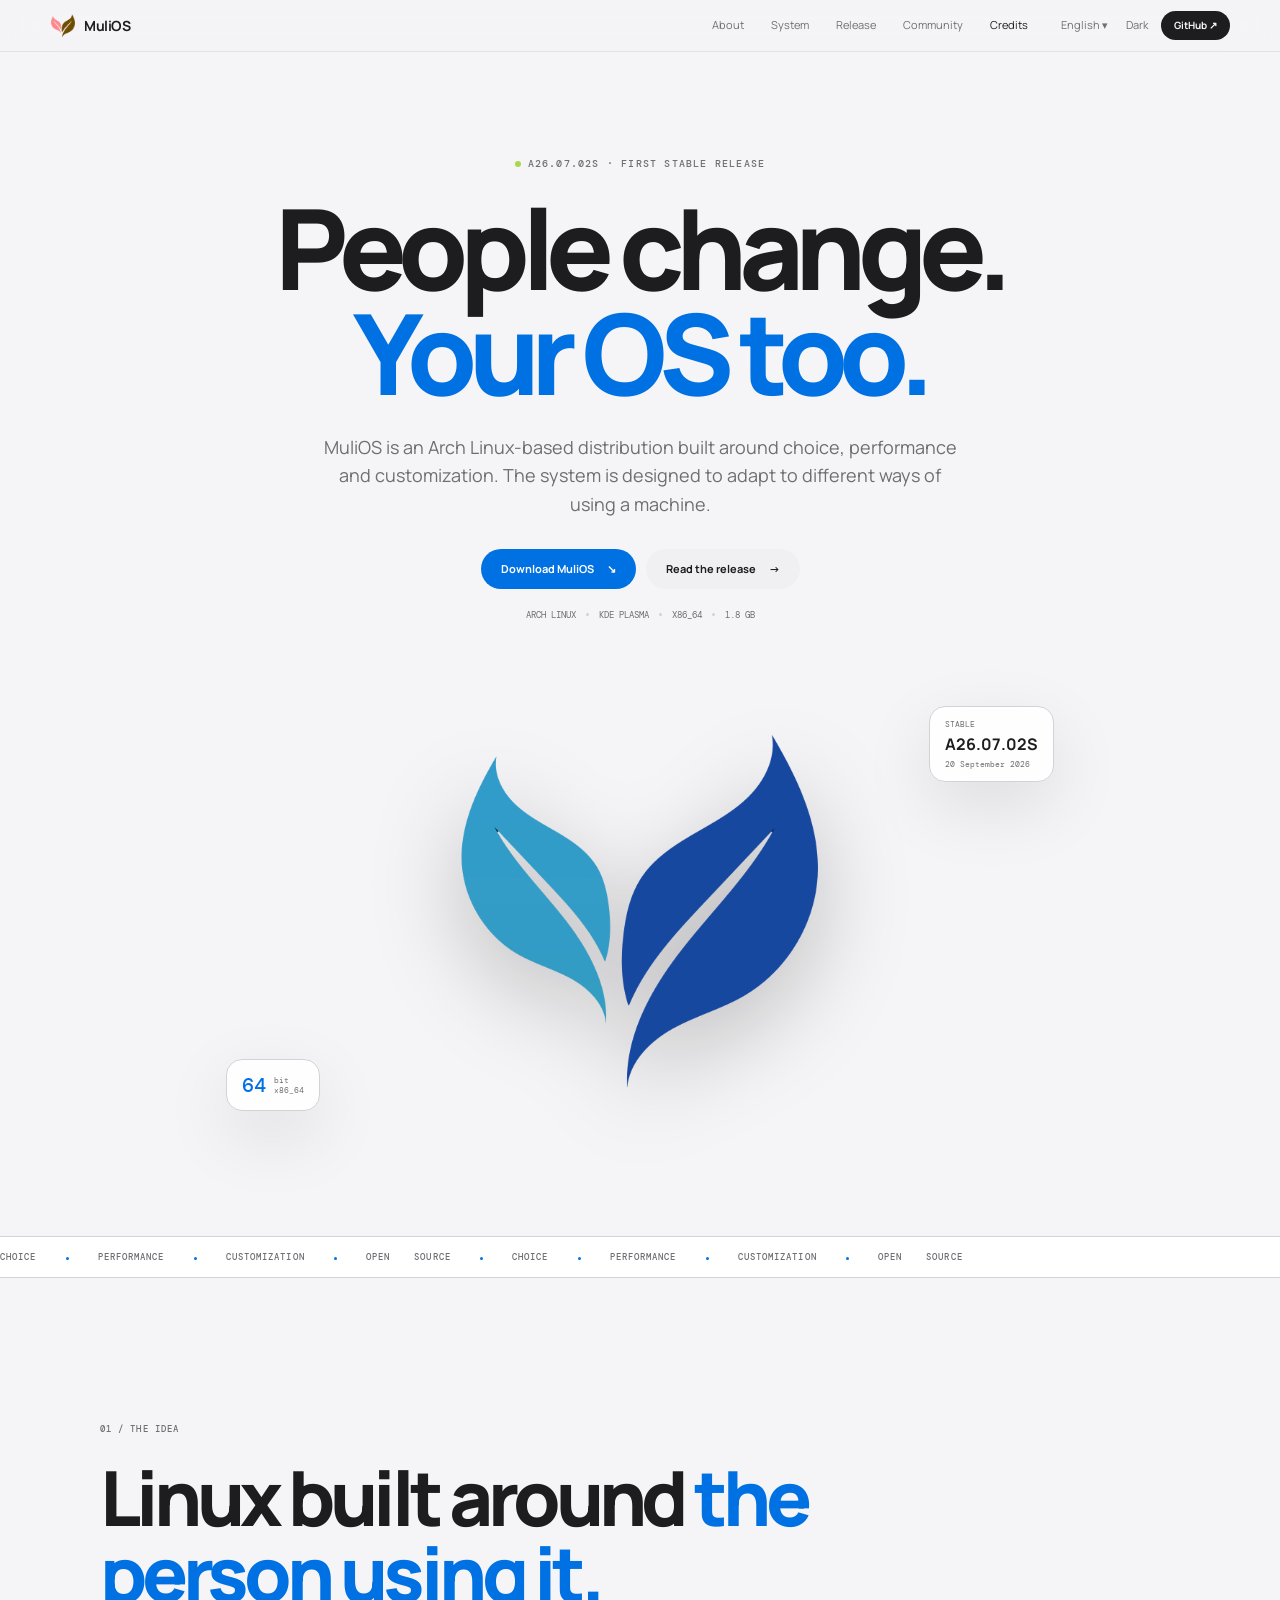
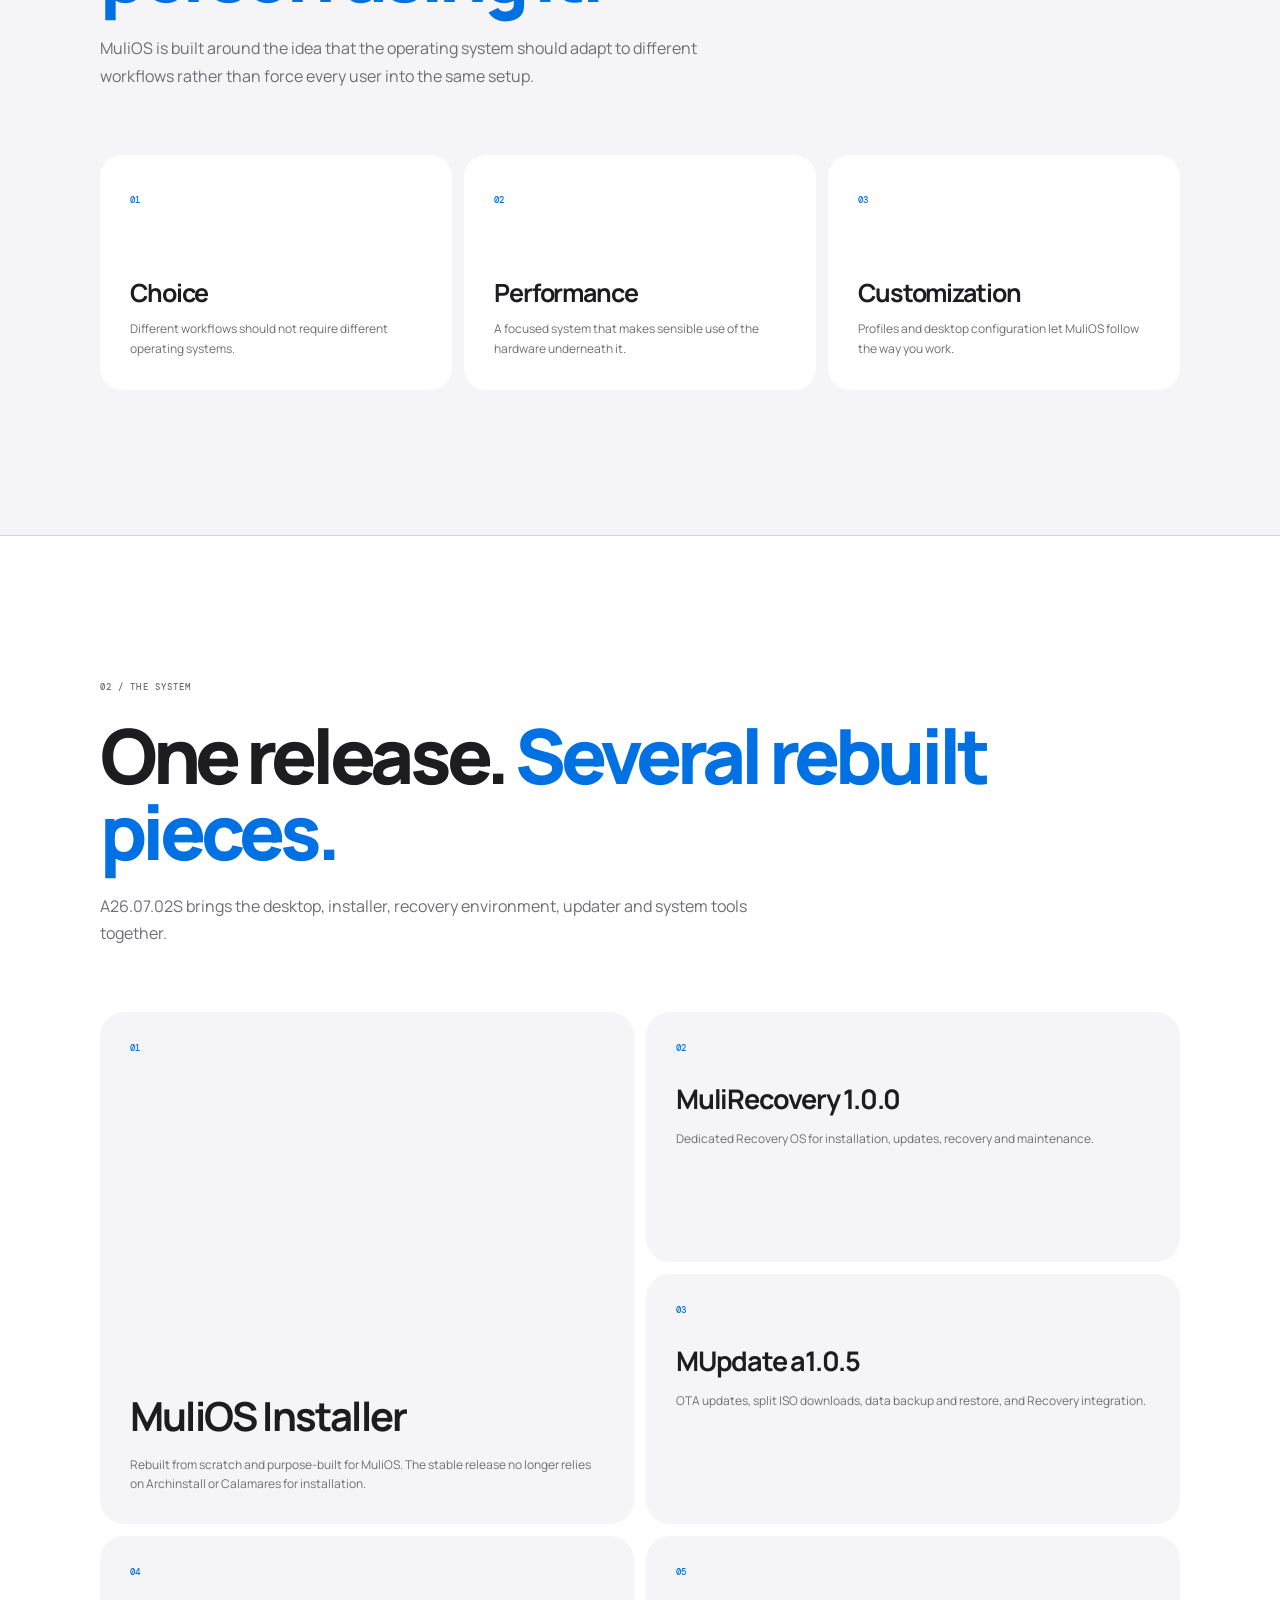
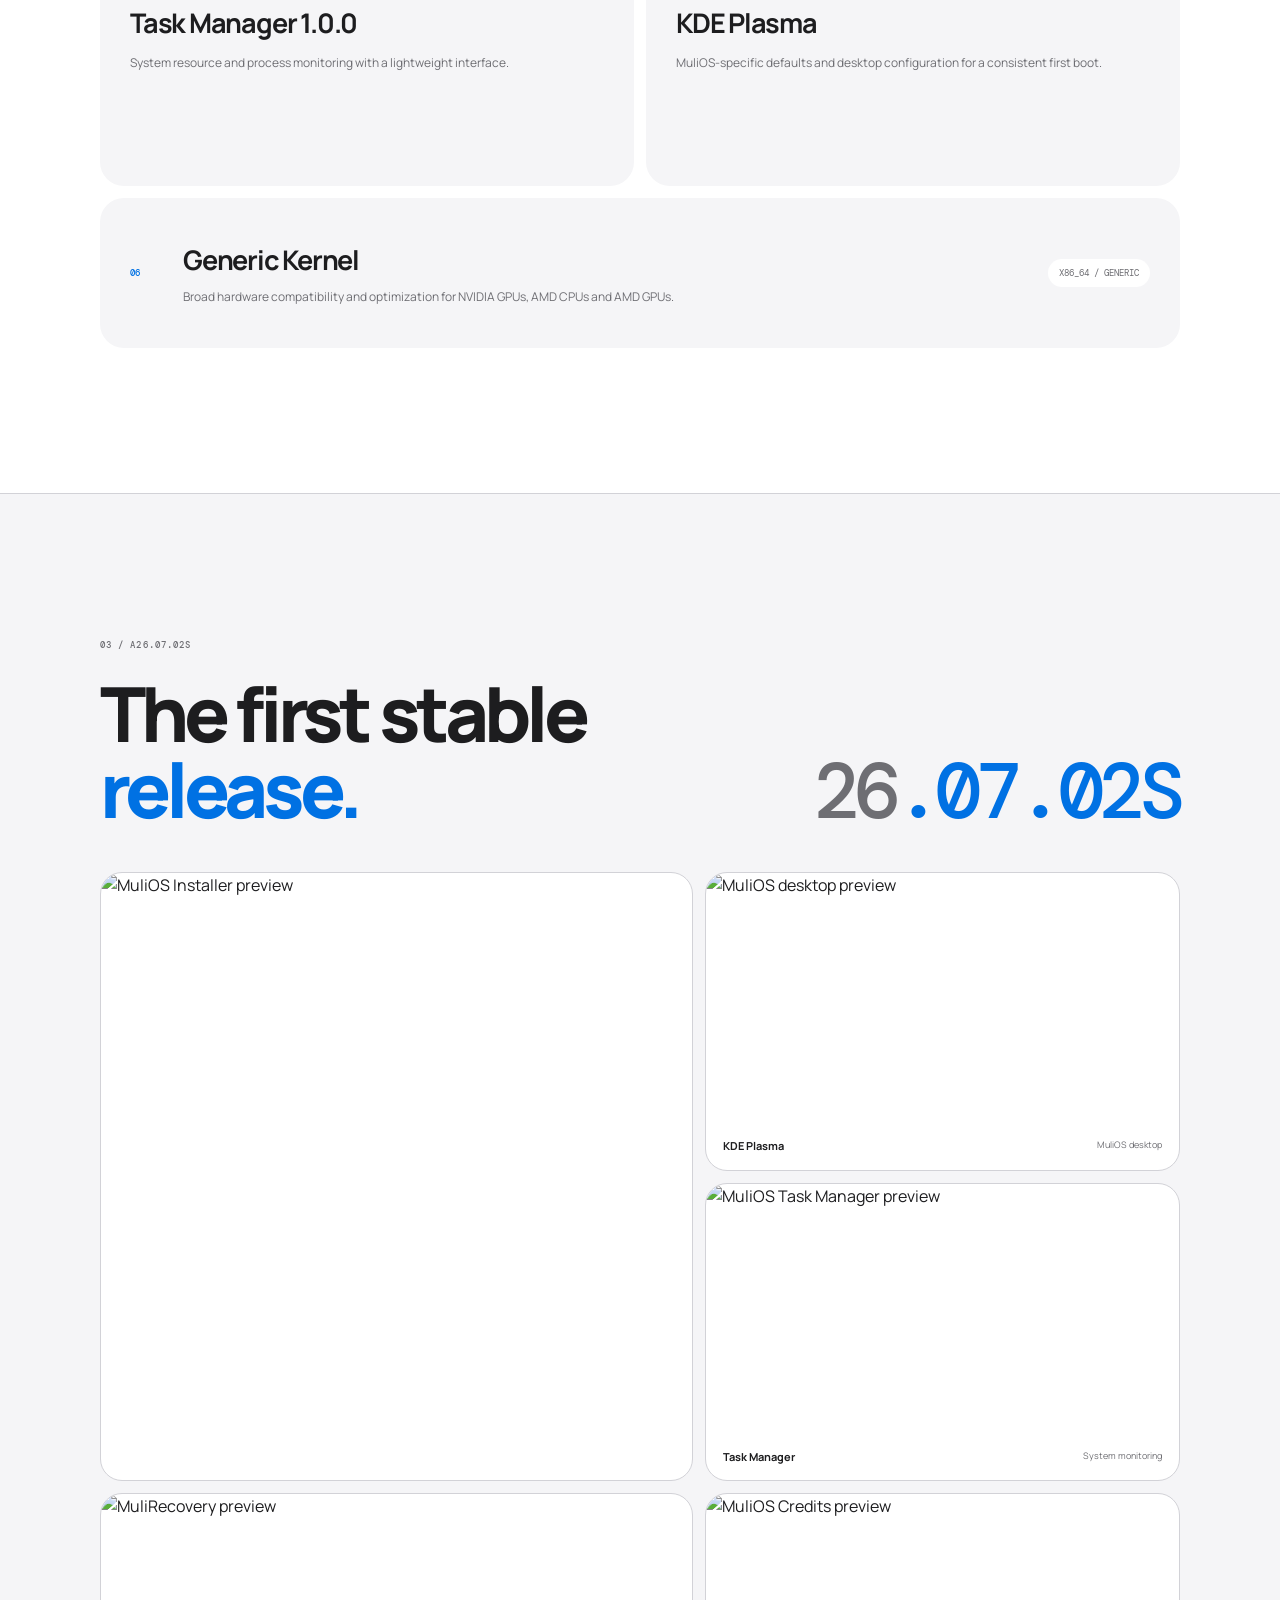
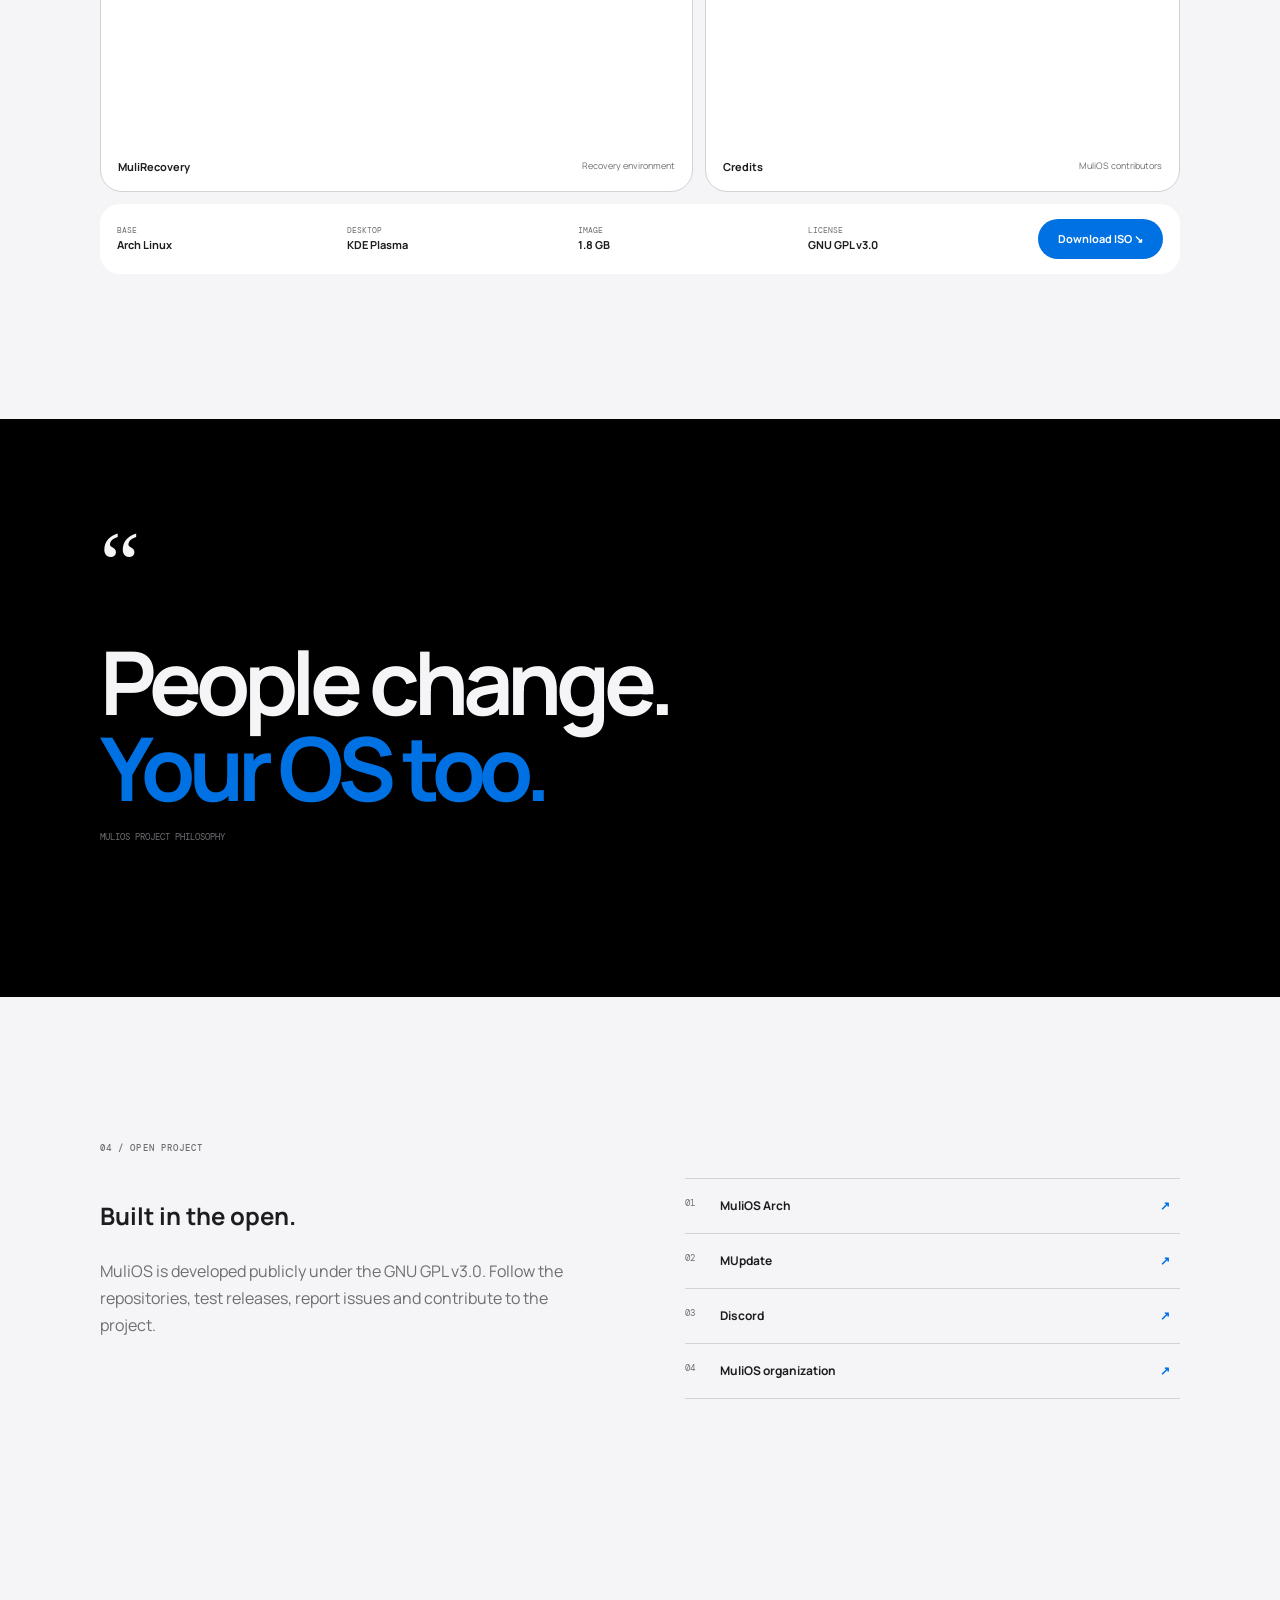
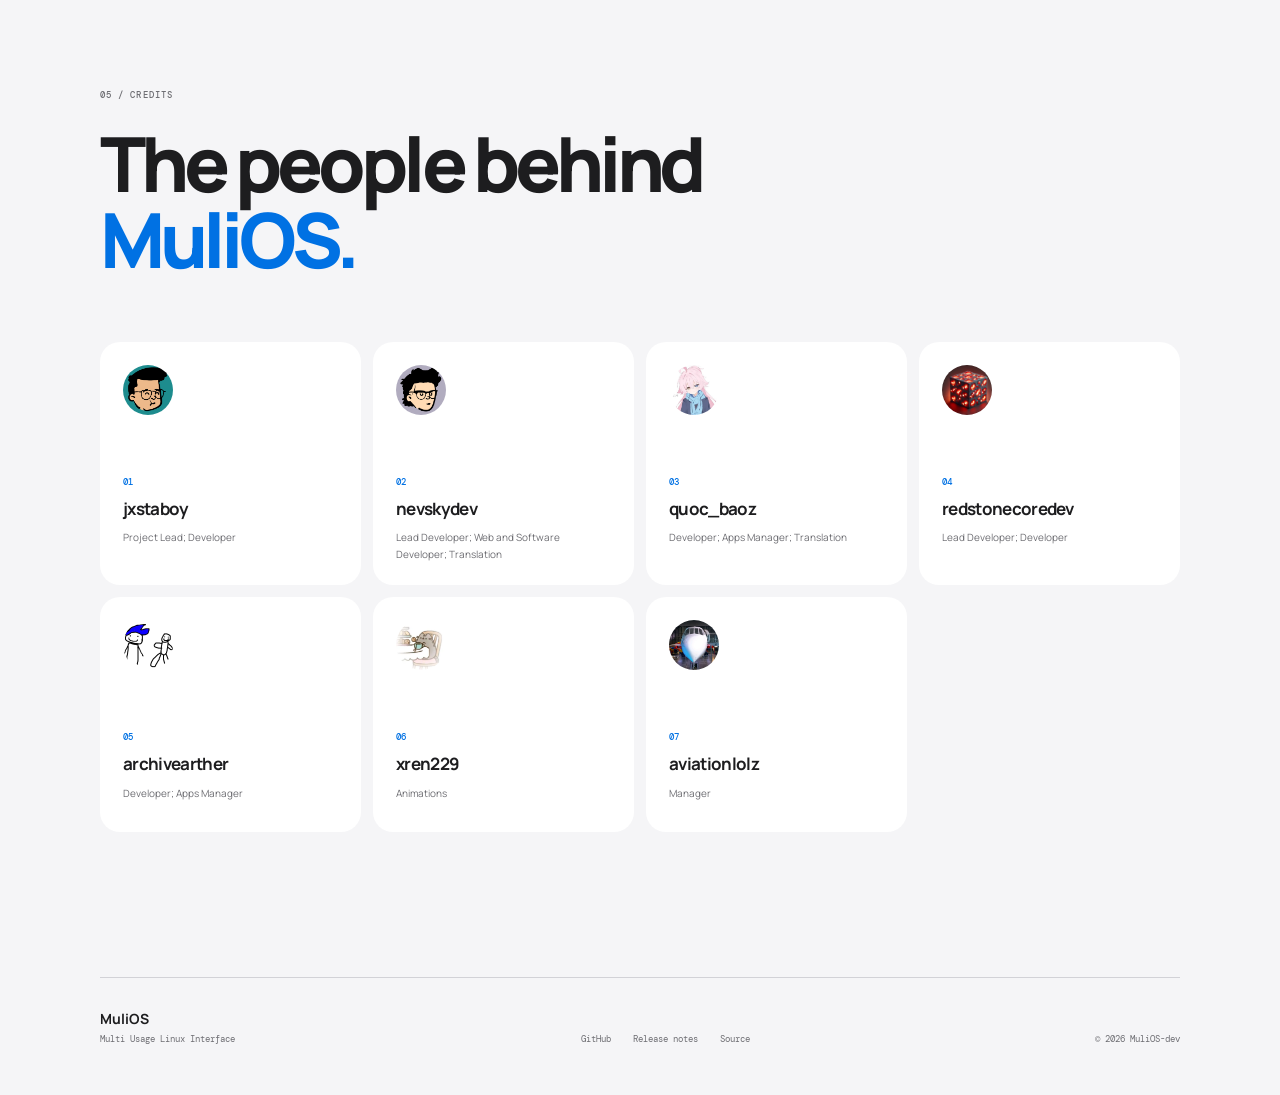
==== commit c57dadc4: "Set light product-page theme by default" ====
--- a/index.html
+++ b/index.html
@@ -1,9 +1,9 @@
 <!doctype html>
-<html lang="en" data-theme="dark"><head>
+<html lang="en" data-theme="light"><head>
 <meta charset="utf-8"><meta name="viewport" content="width=device-width,initial-scale=1">
 <title>MuliOS — People change. Your OS too.</title>
 <meta name="description" content="MuliOS is an Arch Linux-based distribution focused on choice, performance and customization.">
-<link rel="stylesheet" href="styles.css"></head><body>
+<link rel="stylesheet" href="styles.css"></head><body class="home-page">
 <header><nav class="navbar">
 <a class="logo" href="#top"><span class="logo-icon"><img src="logo.png" alt="MuliOS"></span><span class="logo-text"><h2>MuliOS</h2><span>Multi Usage Linux Interface</span></span></a>
 <div class="nav-links"><a href="#about">About</a><a href="#features">System</a><a href="#release">Release</a><a href="#community">Community</a><a href="#credits">Credits</a></div>
--- a/styles.css
+++ b/styles.css
@@ -1,33 +1,119 @@
 @import url('https://fonts.googleapis.com/css2?family=DM+Mono:wght@400;500&family=Manrope:wght@400;500;600;700;800&display=swap');
 
 :root{
-  --bg:#0b0c0e; --panel:#111316; --panel-2:#17191d; --text:#f1f2ef; --muted:#9b9f9a;
-  --line:#292c31; --accent:#a8d65d; --accent-2:#d8ff9a; --shadow:0 24px 80px rgba(0,0,0,.28);
+  --bg:#f5f5f7;--surface:#fff;--surface2:#f0f0f2;--text:#1d1d1f;--muted:#6e6e73;
+  --line:#d2d2d7;--accent:#0071e3;--accent-soft:#e8f3ff;--green:#a8d84e;
+  --shadow:0 24px 70px rgba(0,0,0,.10);--radius:28px
 }
-[data-theme="light"]{
-  --bg:#f4f4f1; --panel:#ffffff; --panel-2:#eceee9; --text:#10120f; --muted:#666b64;
-  --line:#d9ddd5; --accent:#6d9e2d; --accent-2:#426713; --shadow:0 24px 70px rgba(20,25,10,.1);
+[data-theme=dark]{
+  --bg:#000;--surface:#101010;--surface2:#1c1c1e;--text:#f5f5f7;--muted:#a1a1a6;
+  --line:#38383a;--accent:#2997ff;--accent-soft:#10243a;--shadow:0 24px 80px rgba(0,0,0,.45)
 }
-*{box-sizing:border-box}html{scroll-behavior:smooth}body{margin:0;background:var(--bg);color:var(--text);font-family:Manrope,system-ui,sans-serif;line-height:1.55}
-a{color:inherit;text-decoration:none}button{font:inherit}img{max-width:100%;display:block}
-body:before{content:"";position:fixed;inset:0;pointer-events:none;opacity:.035;background-image:linear-gradient(var(--text) 1px,transparent 1px),linear-gradient(90deg,var(--text) 1px,transparent 1px);background-size:72px 72px;mask-image:linear-gradient(to bottom,black,transparent 72%);z-index:-1}
-header{position:sticky;top:0;z-index:20;border-bottom:1px solid color-mix(in srgb,var(--line) 80%,transparent);background:color-mix(in srgb,var(--bg) 91%,transparent);backdrop-filter:blur(16px)}
-.navbar{max-width:1240px;margin:auto;min-height:76px;padding:0 28px;display:flex;align-items:center;gap:34px}
-.logo{display:flex;align-items:center;gap:11px;margin-right:auto}.logo-icon{width:36px;height:36px;border:1px solid var(--line);border-radius:9px;display:grid;place-items:center;overflow:hidden;background:var(--panel)}.logo-icon img{width:29px;height:29px;object-fit:contain}.logo-text h2{font-size:16px;margin:0;letter-spacing:-.03em}.logo-text span{display:block;font:10px "DM Mono",monospace;color:var(--muted);text-transform:uppercase;letter-spacing:.07em}
-.nav-links{display:flex;gap:25px;font-size:12px;color:var(--muted)}.nav-links a:hover,.nav-links a.active{color:var(--text)}
-.nav-buttons{display:flex;align-items:center;gap:8px}.nav-buttons button,.github-btn{height:36px;border:1px solid var(--line);background:var(--panel);color:var(--text);border-radius:7px;padding:0 12px;font-size:11px}.github-btn{display:grid;place-items:center;background:var(--text);color:var(--bg);border-color:var(--text);font-weight:700}
-.language-switcher{position:relative}.lang-menu{display:none;position:absolute;right:0;top:44px;width:150px;padding:5px;background:var(--panel);border:1px solid var(--line);border-radius:8px;box-shadow:var(--shadow)}.language-switcher.open .lang-menu{display:grid}.lang-option{width:100%;border:0!important;background:none!important;text-align:left!important}.lang-option.active{color:var(--accent)!important}
-main{overflow:hidden}.hero{max-width:1240px;margin:auto;min-height:680px;padding:90px 28px 80px;display:grid;grid-template-columns:1.05fr .95fr;gap:60px;align-items:center}.hero-kicker,.section-label{font:11px "DM Mono",monospace;letter-spacing:.12em;color:var(--accent);text-transform:uppercase}.hero-kicker span{display:inline-block;width:7px;height:7px;border-radius:50%;background:var(--accent);margin-right:9px}.hero h1{font-size:clamp(58px,7vw,102px);line-height:.93;letter-spacing:-.07em;margin:22px 0 28px;font-weight:800}.hero h1 em,.section-heading em,.release-heading em,.quote em{font-style:normal;color:var(--accent)}.hero p{max-width:590px;color:var(--muted);font-size:17px;line-height:1.75}.hero-buttons{display:flex;gap:10px;margin:34px 0}.primary,.secondary{min-height:46px;padding:0 18px;border-radius:7px;display:inline-flex;align-items:center;justify-content:center;gap:18px;font-size:12px;font-weight:700;border:1px solid var(--line)}.primary{background:var(--accent);color:#10130d;border-color:var(--accent)}.secondary{background:transparent}.hero-meta{display:flex;gap:13px;align-items:center;color:var(--muted);font:10px "DM Mono",monospace;letter-spacing:.08em}.hero-meta i{width:3px;height:3px;background:var(--line);border-radius:50%}
-.hero-visual{min-height:500px;position:relative;display:grid;place-items:center}.hero-visual:after{content:"";position:absolute;width:360px;height:360px;border-radius:50%;border:1px solid var(--line)}.hero-visual:before{content:"";position:absolute;width:520px;height:520px;border-radius:50%;border:1px solid color-mix(in srgb,var(--line) 55%,transparent)}.hero-visual img{position:relative;z-index:2;width:min(390px,70%);filter:drop-shadow(0 30px 35px rgba(0,0,0,.3))}
-.release-float,.system-float{position:absolute;z-index:4;background:var(--panel);border:1px solid var(--line);box-shadow:var(--shadow);padding:15px 17px;border-radius:8px}.release-float{right:4%;top:14%}.release-float small,.system-float span{display:block;font:9px "DM Mono",monospace;color:var(--muted);text-transform:uppercase}.release-float strong{display:block;font-size:17px;margin:3px 0}.release-float span{font-size:9px}.system-float{left:4%;bottom:13%;display:flex;gap:10px;align-items:center}.system-float b{font-size:27px;line-height:1;color:var(--accent)}
-.ticker{border-block:1px solid var(--line);white-space:nowrap;overflow:hidden;font:10px "DM Mono",monospace;color:var(--muted);letter-spacing:.12em}.ticker div{padding:16px 0;text-align:center}.ticker i{display:inline-block;width:4px;height:4px;border-radius:50%;background:var(--accent);margin:0 18px;vertical-align:middle}
-.section{max-width:1240px;margin:auto;padding:125px 28px}.section-heading{display:flex;justify-content:space-between;gap:50px;align-items:end;margin:16px 0 55px}.section-heading h2,.release-heading h2,.community-layout h2{font-size:clamp(38px,5vw,68px);line-height:1;letter-spacing:-.055em;margin:0;max-width:700px}.section-heading p{max-width:430px;color:var(--muted);font-size:14px}.principles{display:grid;grid-template-columns:repeat(3,1fr);border-top:1px solid var(--line)}.principles article{padding:28px 25px 5px 0;border-right:1px solid var(--line)}.principles article+article{padding-left:25px}.principles article:last-child{border:0}.principles small,.feature-card small,.credit-card span{font:10px "DM Mono",monospace;color:var(--accent)}.principles h3{font-size:23px;margin:42px 0 10px}.principles p,.feature-card p,.credit-card p{color:var(--muted);font-size:13px;line-height:1.7}
-.dark-section{max-width:none;background:var(--panel);border-block:1px solid var(--line)}.dark-section>*{max-width:1184px;margin-left:auto;margin-right:auto}.feature-grid{display:grid;grid-template-columns:repeat(12,1fr);gap:10px}.feature-card{grid-column:span 4;min-height:250px;padding:25px;border:1px solid var(--line);background:var(--bg);border-radius:8px;display:flex;flex-direction:column;justify-content:space-between}.feature-card h3{font-size:22px;letter-spacing:-.03em;margin:30px 0 8px}.feature-big{grid-column:span 8}.feature-wide{grid-column:span 8;min-height:210px;position:relative}.mono-tag{font:9px "DM Mono",monospace;color:var(--muted);align-self:flex-end}
-.release-heading{display:flex;justify-content:space-between;align-items:end;margin:15px 0 45px}.release-heading>div{font:18px "DM Mono",monospace;color:var(--muted)}.release-heading>div span{color:var(--accent)}.gallery{display:grid;grid-template-columns:1.55fr 1fr 1fr;grid-template-rows:250px 250px;gap:10px}.gallery figure{margin:0;position:relative;overflow:hidden;border-radius:7px;border:1px solid var(--line);background:var(--panel)}.gallery-main{grid-row:span 2}.gallery img{width:100%;height:100%;object-fit:cover}.gallery figure:after{content:"";position:absolute;inset:45% 0 0;background:linear-gradient(transparent,rgba(0,0,0,.85))}.gallery figcaption{position:absolute;z-index:2;bottom:18px;left:18px;color:#fff}.gallery figcaption b{display:block;font-size:13px}.gallery figcaption span{font-size:10px;color:#c7cbc5}.release-bar{margin-top:10px;border:1px solid var(--line);display:grid;grid-template-columns:repeat(4,1fr) auto;align-items:center;background:var(--panel)}.release-bar div{padding:20px;border-right:1px solid var(--line)}.release-bar small{display:block;font:9px "DM Mono",monospace;color:var(--muted)}.release-bar b{font-size:13px}.release-bar .primary{margin:10px}
-.quote{border-block:1px solid var(--line);background:var(--accent);color:#10130d}.quote-inner{max-width:1240px;margin:auto;padding:115px 28px}.quote-inner>span{font-size:70px;line-height:.5}.quote h2{font-size:clamp(46px,7vw,90px);line-height:.95;letter-spacing:-.065em;margin:25px 0}.quote h2 em{color:#28410c}.quote p{font:10px "DM Mono",monospace;text-transform:uppercase;letter-spacing:.1em}
-.community-layout{display:grid;grid-template-columns:1fr 1fr;gap:90px}.community-layout p{color:var(--muted);max-width:500px;margin-top:25px}.community-links{border-top:1px solid var(--line)}.community-links a{display:grid;grid-template-columns:45px 1fr auto;align-items:center;padding:18px 0;border-bottom:1px solid var(--line);font-size:14px}.community-links span{font:9px "DM Mono",monospace;color:var(--accent)}.community-links b{font-weight:400;color:var(--muted)}
-.credits{padding-bottom:135px}.credits-grid{display:grid;grid-template-columns:repeat(4,1fr);gap:10px}.credit-card{min-height:245px;border:1px solid var(--line);border-radius:8px;padding:20px;background:var(--panel);position:relative;overflow:hidden}.credit-card img{width:74px;height:74px;object-fit:contain;margin-bottom:30px}.credit-card h3{font-size:18px;margin:5px 0}.credit-card p{margin:0}.credit-card span{position:absolute;top:20px;right:20px}
-footer{border-top:1px solid var(--line);max-width:1240px;margin:auto;padding:35px 28px 45px;display:grid;grid-template-columns:1fr auto auto;gap:30px;align-items:end;color:var(--muted);font-size:11px}.footer-brand strong{color:var(--text);font-size:16px;display:block}.footer-brand span{font:9px "DM Mono",monospace}.footer-links{display:flex;gap:20px}.footer-links a:hover{color:var(--text)}footer small{font:9px "DM Mono",monospace}
-.release-page{max-width:1240px;margin:auto;padding:90px 28px 120px}.release-page .back{font:10px "DM Mono",monospace;color:var(--muted)}.release-page h1{font-size:clamp(55px,8vw,100px);letter-spacing:-.07em;line-height:.92;margin:28px 0 20px}.release-page .lead{max-width:720px;color:var(--muted);font-size:17px}.release-hero{margin:55px 0 70px;border:1px solid var(--line);background:var(--panel);padding:8px;border-radius:9px}.release-hero img{width:100%;max-height:650px;object-fit:cover;border-radius:5px}.release-section{border-top:1px solid var(--line);padding:55px 0}.release-section h2{font-size:31px;letter-spacing:-.04em;margin:0 0 12px}.release-section p{max-width:760px;color:var(--muted)}.release-section ul{max-width:760px;color:var(--muted);line-height:1.9}.release-shot{margin-top:28px;border:1px solid var(--line);padding:7px;background:var(--panel);border-radius:8px}.release-shot img{width:100%;border-radius:4px}.specs{width:100%;border-collapse:collapse;margin-top:30px}.specs td{padding:15px;border-bottom:1px solid var(--line);font-size:13px}.specs td:first-child{color:var(--muted);width:30%}
-@media(max-width:900px){.nav-links{display:none}.hero{grid-template-columns:1fr;padding-top:65px}.hero-visual{min-height:430px}.feature-card,.feature-big,.feature-wide{grid-column:span 6}.credits-grid{grid-template-columns:repeat(2,1fr)}.gallery{grid-template-columns:1fr 1fr;grid-template-rows:260px 260px}.gallery-main{grid-column:span 2;grid-row:auto}.release-bar{grid-template-columns:1fr 1fr}.release-bar .primary{grid-column:span 2}.community-layout{grid-template-columns:1fr;gap:50px}}
-@media(max-width:620px){.navbar{padding:0 16px}.logo-text span{display:none}.github-btn{display:none}.hero,.section,.release-page,.quote-inner{padding-left:18px;padding-right:18px}.hero h1{font-size:54px}.hero-meta{flex-wrap:wrap}.hero-visual:before{width:330px;height:330px}.hero-visual:after{width:240px;height:240px}.hero-visual img{width:240px}.release-float{right:0}.system-float{left:0}.section{padding-top:85px;padding-bottom:85px}.section-heading,.release-heading{display:block}.principles{grid-template-columns:1fr}.principles article,.principles article+article{padding:25px 0;border-right:0;border-bottom:1px solid var(--line)}.feature-card,.feature-big,.feature-wide{grid-column:span 12}.gallery{display:block}.gallery figure{height:260px;margin-bottom:10px}.gallery-main{height:360px!important}.release-bar{grid-template-columns:1fr 1fr}.release-bar div{padding:14px}.credits-grid{grid-template-columns:1fr}.community-layout{gap:35px}footer{grid-template-columns:1fr;padding:28px 18px}.footer-links{flex-wrap:wrap}}
+*{box-sizing:border-box}
+html{scroll-behavior:smooth}
+body{margin:0;background:var(--bg);color:var(--text);font-family:Manrope,-apple-system,BlinkMacSystemFont,"Segoe UI",sans-serif;line-height:1.5;overflow-x:hidden}
+a{text-decoration:none;color:inherit}button{font:inherit}
+header{position:sticky;top:0;z-index:100}
+.navbar{
+  width:100%;height:52px;padding:0 max(22px,calc((100% - 1180px)/2));
+  display:flex;align-items:center;gap:28px;background:color-mix(in srgb,var(--bg) 82%,transparent);
+  backdrop-filter:saturate(180%) blur(22px);border-bottom:1px solid color-mix(in srgb,var(--line) 55%,transparent)
+}
+.logo{display:flex;align-items:center;gap:9px;margin-right:auto}.logo-icon{width:25px;height:25px;display:grid;place-items:center;overflow:hidden}
+.logo-icon img{width:24px;height:24px;object-fit:contain}
+.logo-text h2{font-size:14px;line-height:1;margin:0;letter-spacing:-.03em}.logo-text>span{display:none}
+.nav-links{display:flex;gap:27px}.nav-links a{font-size:11px;color:var(--muted);transition:.2s}.nav-links a:hover,.nav-links a.active{color:var(--text)}
+.nav-buttons{display:flex;align-items:center;gap:8px}.language-switcher{position:relative}
+.lang-toggle,#themeToggle{border:0;background:transparent;color:var(--muted);font-size:11px;padding:7px 5px;cursor:pointer}.lang-toggle:hover,#themeToggle:hover{color:var(--text)}
+.lang-menu{display:none;position:absolute;right:0;top:37px;width:160px;padding:6px;background:var(--surface);border:1px solid var(--line);border-radius:14px;box-shadow:var(--shadow)}
+.language-switcher.open .lang-menu{display:grid;gap:2px}.lang-option{border:0;background:transparent;color:var(--text);text-align:left;padding:9px 10px;border-radius:9px;cursor:pointer;font-size:11px}.lang-option:hover,.lang-option.active{background:var(--surface2)}
+.github-btn{background:var(--text);color:var(--bg);padding:7px 13px;border-radius:999px;font-size:10px;font-weight:700}
+.home-page .logo-icon img{filter:hue-rotate(265deg) saturate(1.15)}
+
+.hero{
+  width:min(1180px,calc(100% - 40px));min-height:820px;margin:auto;padding:105px 0 90px;
+  display:flex;flex-direction:column;align-items:center;text-align:center
+}
+.hero>div:first-child{max-width:850px}
+.hero-kicker{font:500 10px DM Mono,monospace;letter-spacing:.12em;color:var(--muted);margin-bottom:25px}
+.hero-kicker span{display:inline-block;width:6px;height:6px;border-radius:50%;background:var(--green);margin-right:7px}
+h1{font-size:clamp(60px,9vw,112px);line-height:.94;letter-spacing:-.075em;margin:0 0 27px;font-weight:800}
+h1 em,h2 em{font-style:normal;color:var(--accent)}
+.hero p,.lead{max-width:650px;margin:0 auto;color:var(--muted);font-size:18px;line-height:1.6}
+.hero-buttons{display:flex;justify-content:center;gap:10px;flex-wrap:wrap;margin:30px 0 20px}
+.primary,.secondary{
+  display:inline-flex;align-items:center;justify-content:center;gap:13px;border-radius:999px;
+  padding:12px 20px;font-size:11px;font-weight:700;transition:transform .2s,background .2s
+}
+.primary{background:var(--accent);color:#fff}.secondary{background:var(--surface2);color:var(--text)}
+.primary:hover,.secondary:hover{transform:scale(1.025)}
+.hero-meta{display:flex;justify-content:center;gap:10px;flex-wrap:wrap;color:var(--muted);font:9px DM Mono,monospace}
+.hero-meta i{width:3px;height:3px;background:var(--line);border-radius:50%;margin-top:4px}
+.hero-visual{width:min(900px,100%);height:470px;display:grid;place-items:center;position:relative;margin-top:55px}
+.hero-visual>img{width:min(360px,55%);z-index:1;filter:drop-shadow(0 30px 45px rgba(0,0,0,.22))}
+.rings,.rings:before,.rings:after{position:absolute;border:1px solid var(--line);border-radius:50%;width:390px;height:390px;opacity:.65}
+.rings:before,.rings:after{content:"";inset:50%;transform:translate(-50%,-50%)}.rings:before{width:520px;height:520px;border-color:color-mix(in srgb,var(--accent) 16%,var(--line))}.rings:after{width:285px;height:285px}
+.release-float,.system-float{
+  position:absolute;background:color-mix(in srgb,var(--surface) 94%,transparent);border:1px solid var(--line);
+  box-shadow:var(--shadow);border-radius:16px;padding:12px 15px;z-index:2;text-align:left
+}
+.release-float{top:30px;right:4%}.release-float small,.release-float span,.system-float span{display:block;font:8px DM Mono,monospace;color:var(--muted)}
+.release-float strong{display:block;font-size:16px;margin:3px 0}.system-float{left:4%;bottom:35px;display:flex;gap:8px;align-items:center}.system-float b{font:500 20px DM Mono,monospace;color:var(--accent)}
+.ticker{border-block:1px solid var(--line);overflow:hidden;background:var(--surface)}
+.ticker>div{width:max-content;padding:14px 0;font:500 9px DM Mono,monospace;letter-spacing:.12em;color:var(--muted);word-spacing:18px}
+.ticker i{display:inline-block;width:3px;height:3px;background:var(--accent);border-radius:50%;margin:0 5px}
+
+.section{width:min(1080px,calc(100% - 40px));margin:auto;padding:145px 0}
+.section-label{font:500 9px DM Mono,monospace;color:var(--muted);letter-spacing:.12em;margin-bottom:24px}
+.section-heading{max-width:850px;margin-bottom:65px}
+.section-heading h2,.release-heading h2,.community h2{font-size:clamp(42px,6vw,76px);line-height:1;letter-spacing:-.065em;margin:0;font-weight:800}
+.section-heading>p,.community-layout p{margin:24px 0 0;color:var(--muted);font-size:16px;line-height:1.7;max-width:650px}
+.principles{display:grid;grid-template-columns:repeat(3,1fr);gap:12px}
+.principles article{background:var(--surface);border-radius:22px;padding:30px;min-height:235px}
+.principles small,.feature-card>small,.credit-card>span{font:500 9px DM Mono,monospace;color:var(--accent)}
+.principles h3{font-size:25px;letter-spacing:-.045em;margin:65px 0 8px}.principles p,.feature-card p,.credit-card p{font-size:12px;color:var(--muted);margin:0;line-height:1.65}
+
+.dark-section{width:100%;background:var(--surface);padding:145px max(20px,calc((100% - 1080px)/2));border-block:1px solid var(--line)}
+.dark-section .section-label,.dark-section .section-heading{max-width:1080px;margin-left:auto;margin-right:auto}
+.feature-grid{max-width:1080px;margin:auto;display:grid;grid-template-columns:repeat(2,1fr);gap:12px}
+.feature-card{min-height:250px;background:var(--bg);border-radius:24px;padding:30px;display:flex;flex-direction:column}
+.feature-card h3{font-size:27px;letter-spacing:-.045em;margin:25px 0 9px}.feature-big{grid-row:span 2;min-height:512px;justify-content:space-between}.feature-big h3{font-size:40px}.feature-wide{grid-column:1/-1;min-height:150px;display:grid;grid-template-columns:35px 1fr auto;gap:18px;align-items:center}.feature-wide h3{margin:0 0 7px}.mono-tag{font:9px DM Mono,monospace;color:var(--muted);background:var(--surface);border-radius:999px;padding:8px 11px}
+
+.release-heading{display:flex;justify-content:space-between;align-items:end;margin-bottom:45px;gap:30px}
+.release-heading>div{font:500 clamp(40px,7vw,78px)/.9 DM Mono,monospace;letter-spacing:-.08em;color:var(--muted)}
+.release-heading>div span{color:var(--accent)}
+.gallery{display:grid;grid-template-columns:1.25fr 1fr;gap:12px}
+.gallery figure{margin:0;background:var(--surface);border-radius:22px;overflow:hidden;border:1px solid var(--line)}
+.gallery-main{grid-row:span 2}.gallery img{display:block;width:100%;height:250px;object-fit:cover}.gallery-main img{height:100%;min-height:512px}
+.gallery figcaption{display:flex;justify-content:space-between;gap:12px;padding:15px 17px}.gallery figcaption b{font-size:11px}.gallery figcaption span{font-size:9px;color:var(--muted)}
+.release-bar{display:grid;grid-template-columns:repeat(4,1fr) auto;gap:15px;align-items:center;margin-top:12px;background:var(--surface);border-radius:20px;padding:15px 17px}
+.release-bar div{display:grid;gap:2px}.release-bar small{font:8px DM Mono,monospace;color:var(--muted)}.release-bar b{font-size:11px}
+
+.quote{width:100%;background:#000;color:#f5f5f7;padding:145px max(20px,calc((100% - 1080px)/2))}
+[data-theme=dark] .quote{background:#f5f5f7;color:#1d1d1f}
+.quote-inner{max-width:850px}.quote span{font:90px/0 Georgia,serif}.quote h2{font-size:clamp(48px,7vw,88px);line-height:.98;letter-spacing:-.07em;margin:38px 0 20px}.quote h2 em{color:var(--accent)}.quote p{font:9px DM Mono,monospace;text-transform:uppercase;color:var(--muted)}
+
+.community-layout{display:grid;grid-template-columns:1fr 1fr;gap:90px}.community h2{margin-bottom:25px}.community-links{border-top:1px solid var(--line)}
+.community-links a{display:grid;grid-template-columns:35px 1fr 20px;padding:18px 0;border-bottom:1px solid var(--line);font-size:12px;font-weight:700}.community-links span{font:9px DM Mono,monospace;color:var(--muted)}.community-links b{color:var(--accent)}
+.credits-grid{display:grid;grid-template-columns:repeat(4,1fr);gap:12px}.credit-card{background:var(--surface);border-radius:20px;min-height:235px;padding:23px}.credit-card img{width:50px;height:50px;object-fit:cover;border-radius:50%;margin-bottom:55px}.credit-card h3{font-size:17px;letter-spacing:-.04em;margin:8px 0}.credit-card p{font-size:10px}.credit-card>span{display:block}
+footer{border-top:1px solid var(--line);width:min(1080px,calc(100% - 40px));margin:auto;padding:30px 0 50px;display:flex;align-items:end;justify-content:space-between;gap:25px}
+footer strong{font-size:14px}footer span,footer small,footer a{font:9px DM Mono,monospace;color:var(--muted)}footer>div{display:grid;gap:4px}footer>div:nth-child(2){display:flex;gap:22px}code{font-family:DM Mono,monospace;overflow-wrap:anywhere}
+
+.release-page{width:min(1080px,calc(100% - 40px));margin:auto;padding:70px 0 120px}
+.release-page .back{font:500 9px DM Mono,monospace;color:var(--muted)}.release-page h1{font-size:clamp(58px,8vw,100px);max-width:850px;margin:28px 0}.release-page>.lead{margin:0;max-width:680px}.release-page .hero-buttons{justify-content:flex-start}
+.arch-release{--accent:#0071e3;--accent-soft:#e8f3ff}.arch-release [data-theme=dark]{--accent:#2997ff}
+.arch-release .release-hero{margin:70px auto 0;max-width:900px;background:var(--surface);border-radius:30px;padding:35px;box-shadow:var(--shadow)}
+.arch-release .release-hero img{display:block;width:100%;max-height:510px;object-fit:contain;border-radius:18px}
+.release-section{padding:125px 0;border-top:1px solid var(--line)}.release-section h2{font-size:clamp(38px,5vw,64px);line-height:1;letter-spacing:-.06em;margin:0 0 18px}.release-section>p{max-width:700px;color:var(--muted);font-size:16px;line-height:1.75;margin:0}
+.release-shot{max-width:900px;margin:55px auto 0;background:var(--surface);border-radius:26px;padding:22px}.release-shot img{display:block;width:100%;max-height:500px;object-fit:contain;border-radius:14px}
+.specs{width:100%;margin-top:45px;border-collapse:collapse;font-size:12px}.specs td{padding:17px 12px;border-top:1px solid var(--line)}.specs td:first-child{width:25%;font-weight:700}.arch-release footer{width:min(1080px,calc(100% - 40px))}
+
+@media(max-width:850px){
+  .navbar{padding:0 18px}.nav-links{display:none}.hero{min-height:auto;padding-top:75px}.hero-visual{height:370px;margin-top:35px}.hero-visual>img{width:250px}.rings,.rings:before,.rings:after{width:300px;height:300px}.rings:before{width:390px;height:390px}.rings:after{width:225px;height:225px}.release-float{top:5px;right:0}.system-float{left:0;bottom:5px}
+  .section,.release-page{padding-top:95px;padding-bottom:95px}.principles,.feature-grid{grid-template-columns:1fr}.feature-big{grid-row:auto;min-height:320px}.feature-wide{grid-column:auto;display:block}.feature-wide .mono-tag{display:inline-block;margin-top:18px}
+  .gallery{grid-template-columns:1fr}.gallery-main{grid-row:auto}.gallery-main img{min-height:270px}.release-heading{display:block}.release-heading>div{margin-top:25px}.release-bar{grid-template-columns:1fr 1fr}.release-bar .primary{grid-column:1/-1}.community-layout{grid-template-columns:1fr;gap:55px}.credits-grid{grid-template-columns:1fr 1fr}
+}
+@media(max-width:500px){
+  h1{font-size:57px}.hero p,.lead{font-size:16px}.hero-meta{gap:7px}.github-btn{display:none}.credits-grid{grid-template-columns:1fr}.release-bar{grid-template-columns:1fr}.release-bar .primary{grid-column:auto}footer{align-items:flex-start;flex-direction:column}footer>div:nth-child(2){flex-wrap:wrap}
+}
+@media(prefers-reduced-motion:reduce){*{scroll-behavior:auto!important;transition:none!important}}
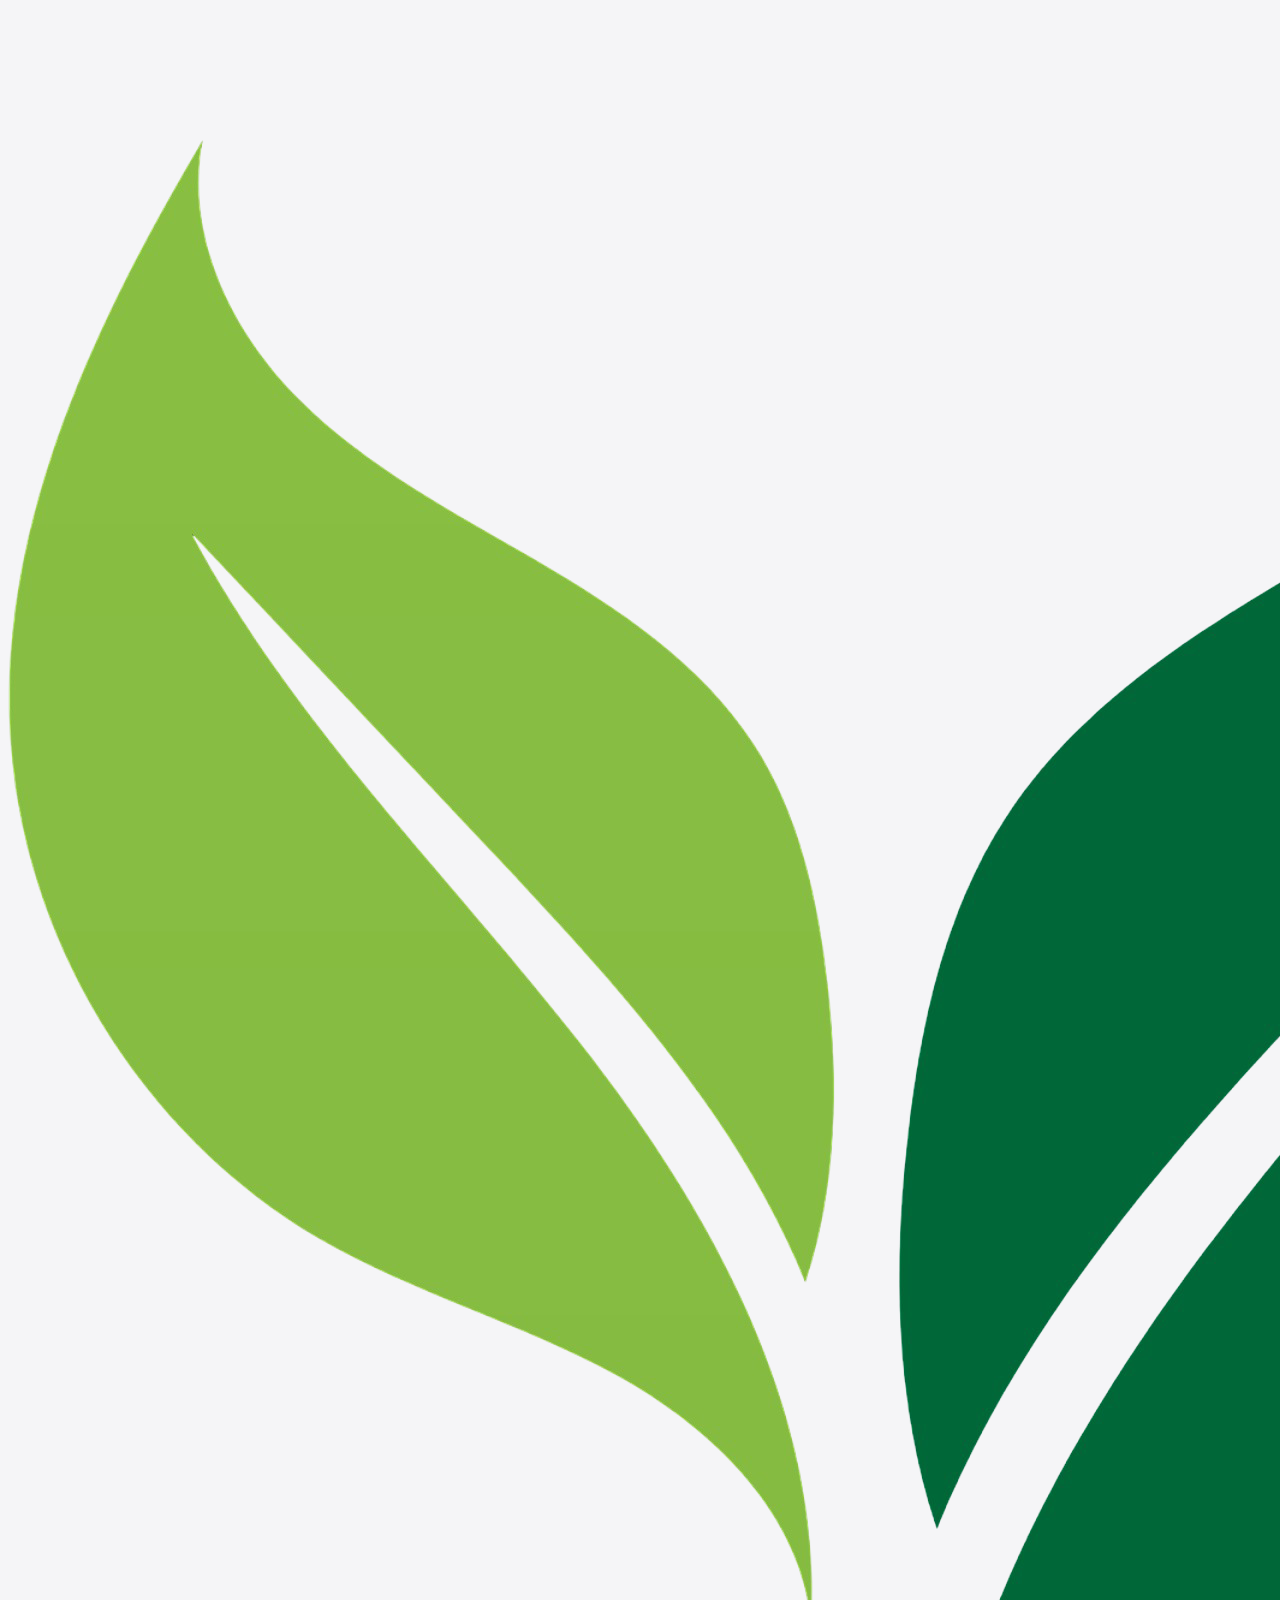
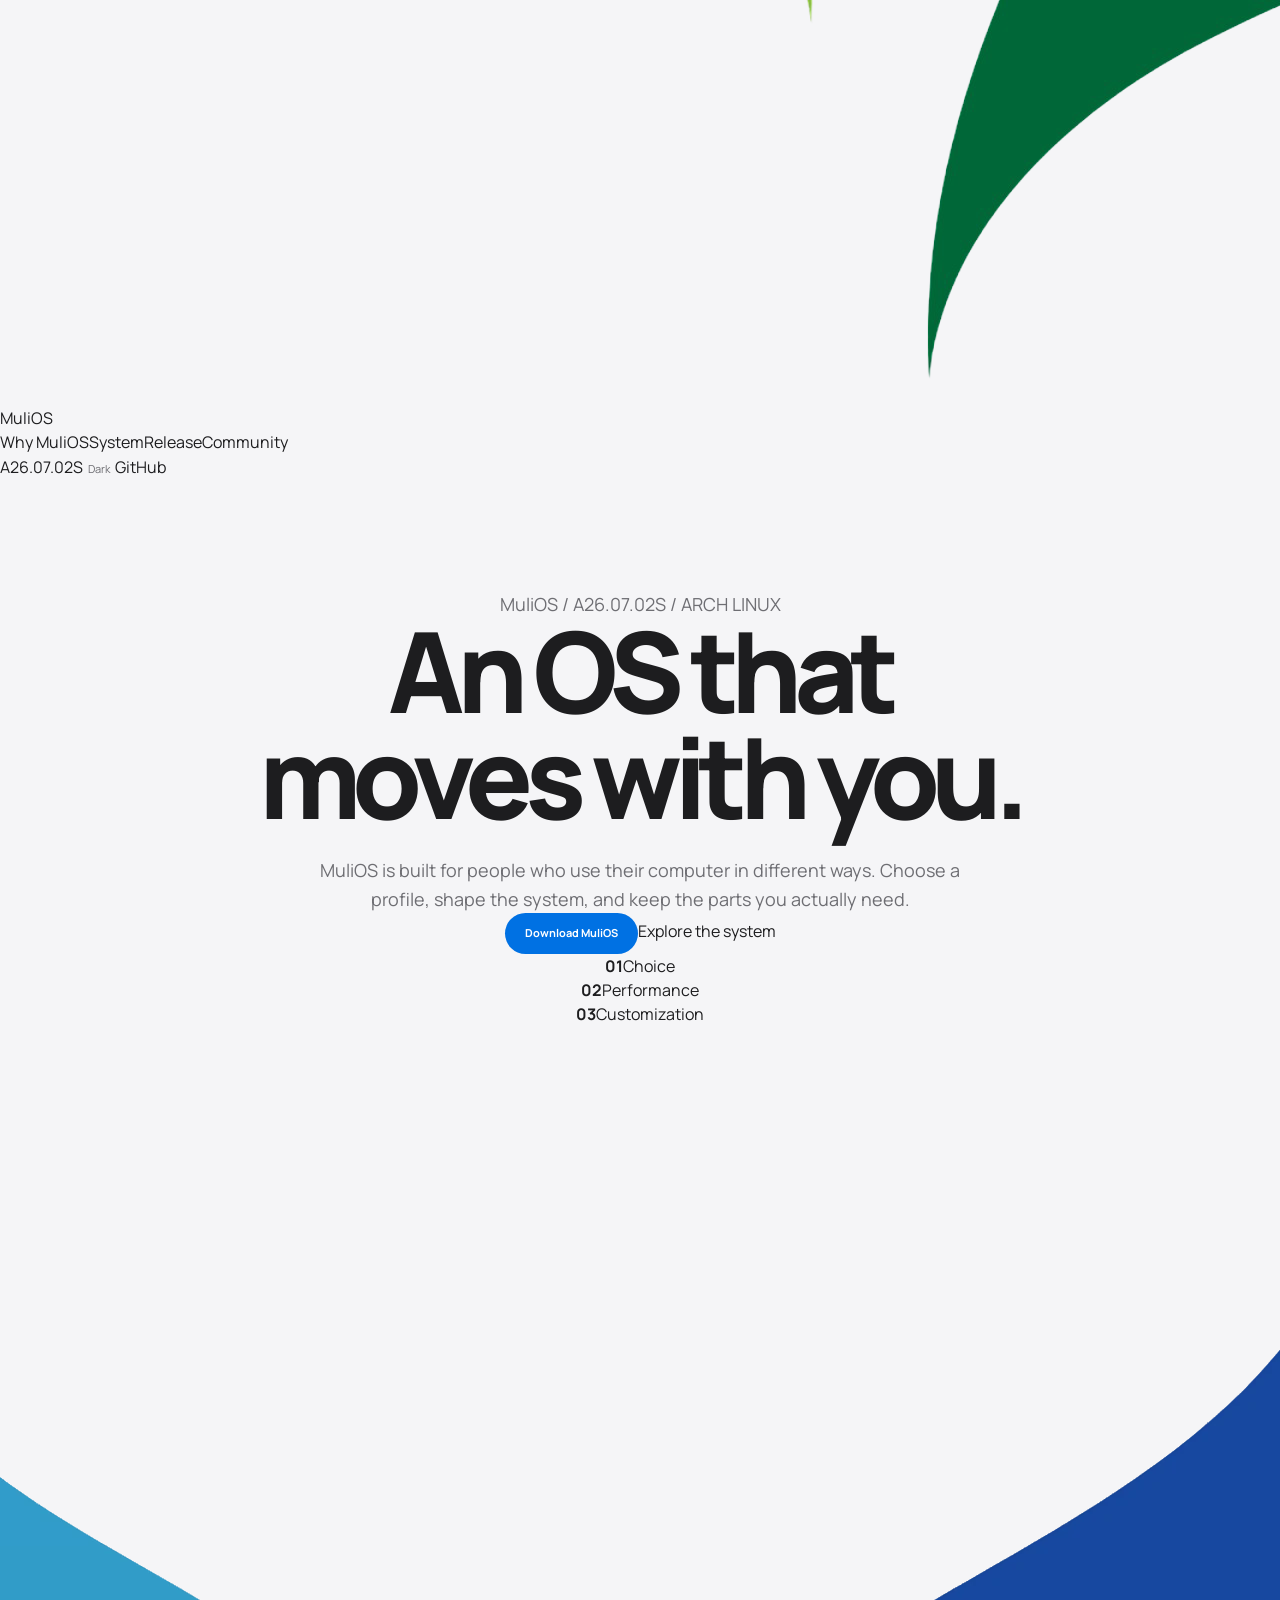
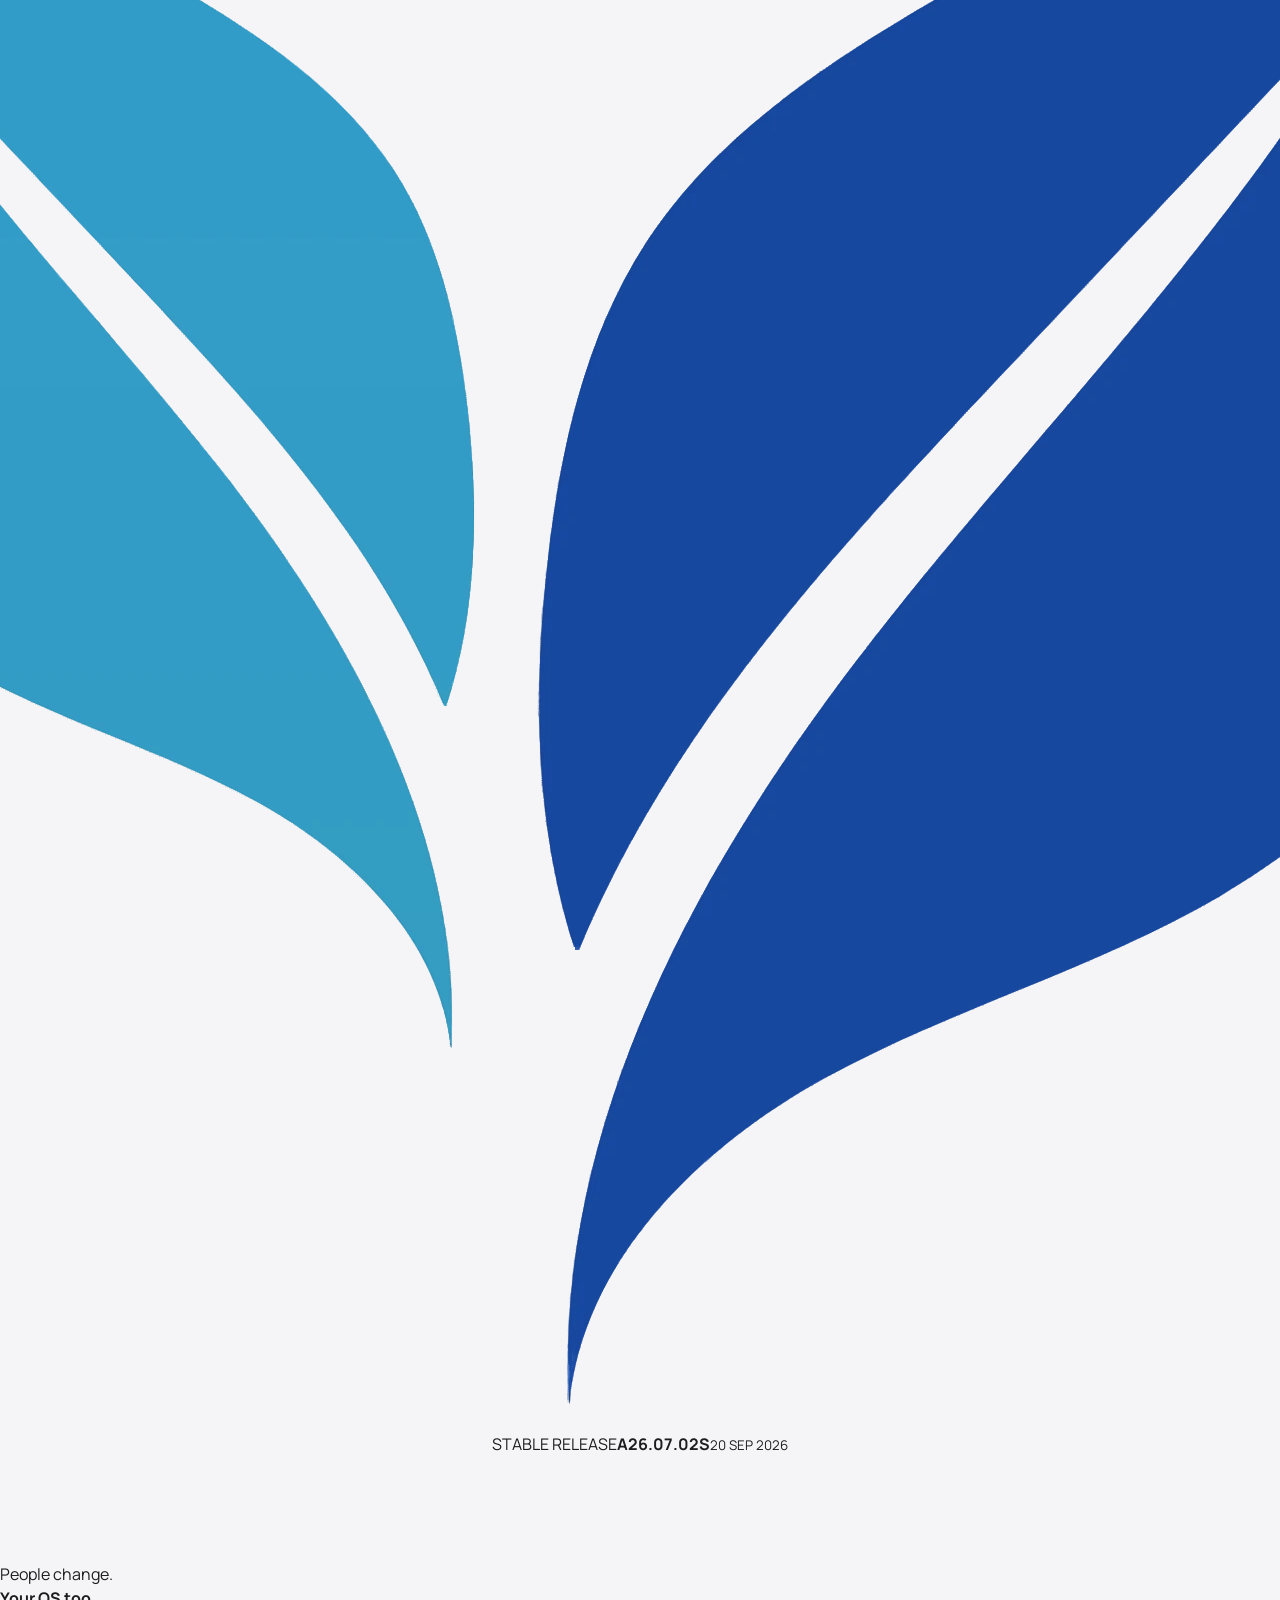
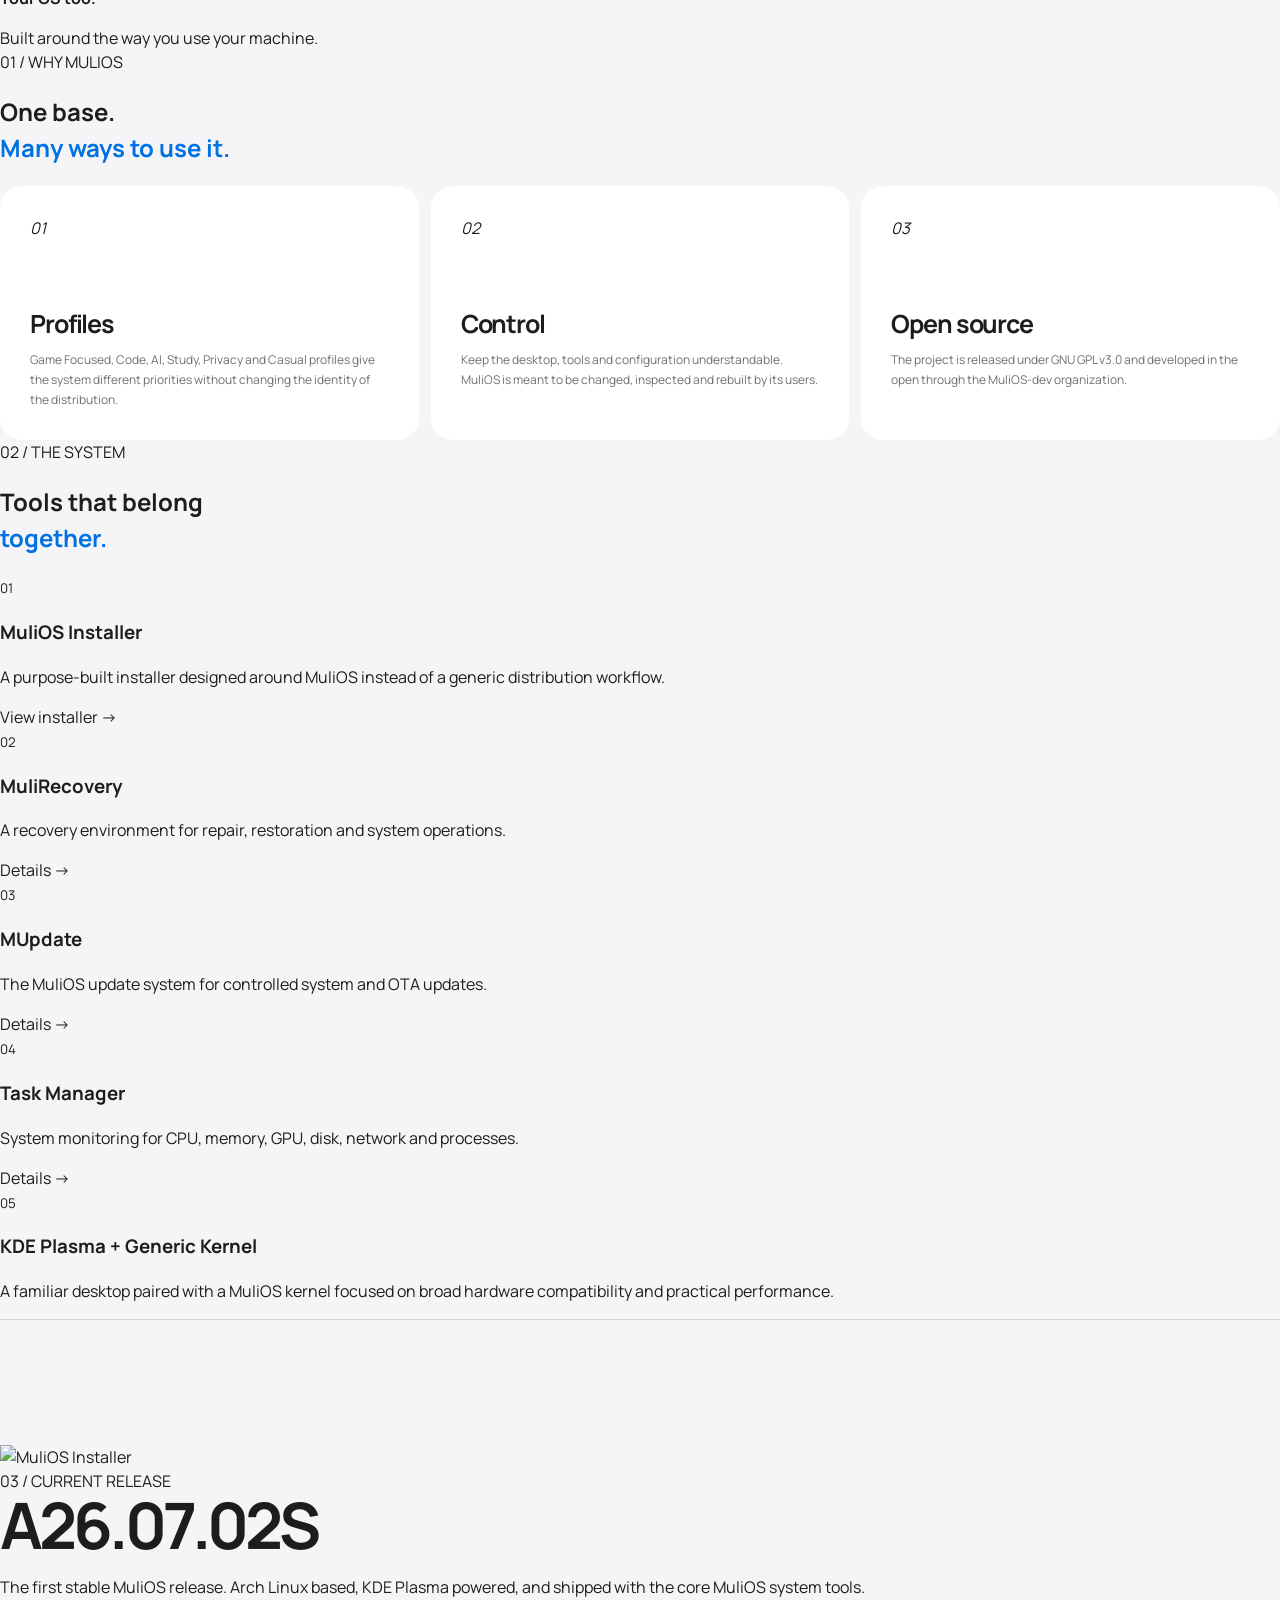
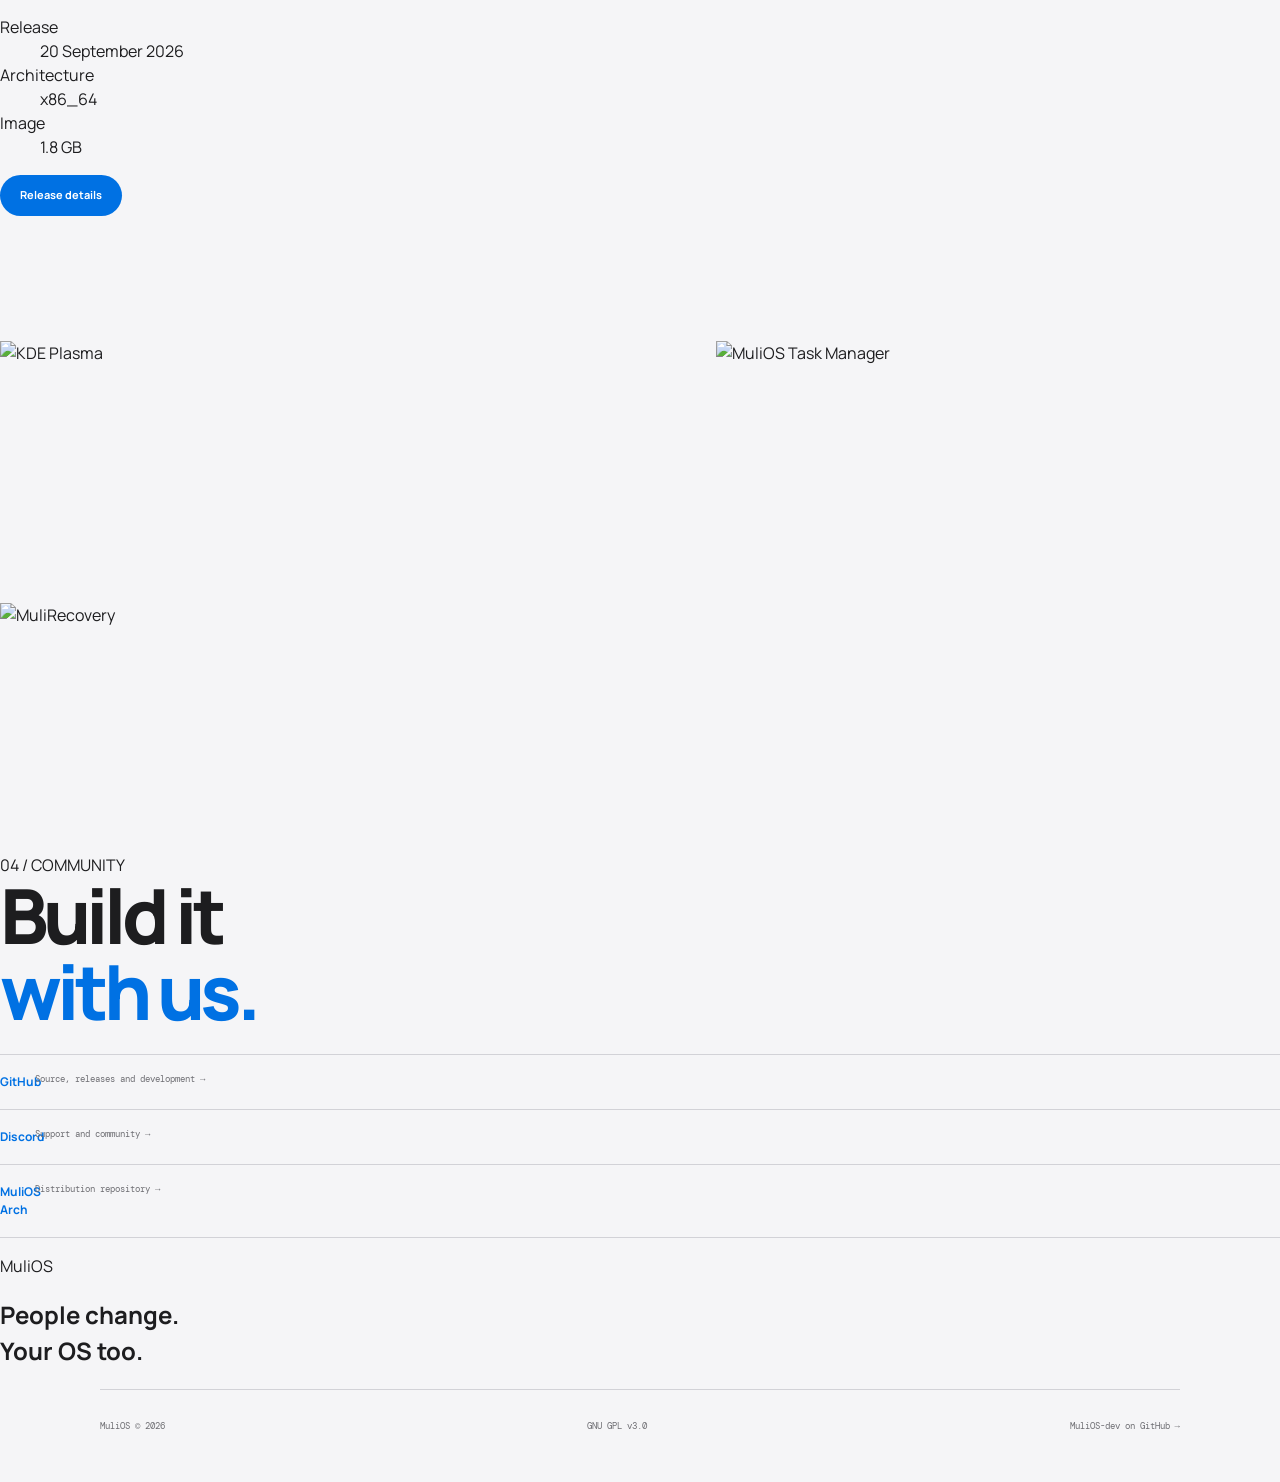
==== commit fd5737f0: "Rebuild website from scratch" ====
--- a/index.html
+++ b/index.html
@@ -1,27 +1,34 @@
 <!doctype html>
-<html lang="en" data-theme="light"><head>
+<html lang="en" data-theme="dark"><head>
 <meta charset="utf-8"><meta name="viewport" content="width=device-width,initial-scale=1">
 <title>MuliOS — People change. Your OS too.</title>
-<meta name="description" content="MuliOS is an Arch Linux-based distribution focused on choice, performance and customization.">
-<link rel="stylesheet" href="styles.css"></head><body class="home-page">
-<header><nav class="navbar">
-<a class="logo" href="#top"><span class="logo-icon"><img src="logo.png" alt="MuliOS"></span><span class="logo-text"><h2>MuliOS</h2><span>Multi Usage Linux Interface</span></span></a>
-<div class="nav-links"><a href="#about">About</a><a href="#features">System</a><a href="#release">Release</a><a href="#community">Community</a><a href="#credits">Credits</a></div>
-<div class="nav-buttons"><div class="language-switcher"><button class="lang-toggle"><span class="lang-current">English</span> ▾</button><div class="lang-menu"><button class="lang-option" data-locale="en">English</button><button class="lang-option" data-locale="fr-FR">Français</button><button class="lang-option" data-locale="nb-NB">Norsk</button><button class="lang-option" data-locale="ru-RU">Русский</button><button class="lang-option" data-locale="sv-SE">Svenska</button><button class="lang-option" data-locale="vi-VN">Tiếng Việt</button></div></div><button id="themeToggle" aria-label="Toggle theme">Light</button><a class="github-btn" href="https://github.com/MuliOS-dev">GitHub ↗</a></div>
-</nav></header>
+<meta name="description" content="MuliOS is a Linux distribution built around choice, performance and customization.">
+<link rel="stylesheet" href="styles.css"></head>
+<body class="site">
+<header class="topbar"><a class="brand" href="#top"><img src="logo.png" alt="MuliOS"><span>MuliOS</span></a>
+<nav><a href="#why">Why MuliOS</a><a href="#system">System</a><a href="#release">Release</a><a href="#community">Community</a></nav>
+<div class="top-actions"><a class="text-link" href="arch-a26.html">A26.07.02S</a><button id="themeToggle" type="button">Theme</button><a class="github" href="https://github.com/MuliOS-dev">GitHub</a></div></header>
 <main id="top">
-<section class="hero"><div>
-<div class="hero-kicker"><span></span>A26.07.02S · FIRST STABLE RELEASE</div>
-<h1>People change.<br><em>Your OS too.</em></h1>
-<p>MuliOS is an Arch Linux-based distribution built around choice, performance and customization. The system is designed to adapt to different ways of using a machine.</p>
-<div class="hero-buttons"><a class="primary" href="https://github.com/MuliOS-dev/MuliOS-Arch/releases/download/A26.07.02S/MuliOS-26.07.02S-x86_64.iso">Download MuliOS <b>↘</b></a><a class="secondary" href="arch-a26.html">Read the release <b>→</b></a></div>
-<div class="hero-meta"><span>ARCH LINUX</span><i></i><span>KDE PLASMA</span><i></i><span>X86_64</span><i></i><span>1.8 GB</span></div>
-</div><div class="hero-visual"><img src="ArchMuli-nobg.png" alt="MuliOS Arch logo"><div class="release-float"><small>STABLE</small><strong>A26.07.02S</strong><span>20 September 2026</span></div><div class="system-float"><b>64</b><span>bit<br>x86_64</span></div></div></section>
-<div class="ticker"><div>CHOICE <i></i> PERFORMANCE <i></i> CUSTOMIZATION <i></i> OPEN SOURCE <i></i> CHOICE <i></i> PERFORMANCE <i></i> CUSTOMIZATION <i></i> OPEN SOURCE</div></div>
-<section id="about" class="section"><div class="section-label">01 / THE IDEA</div><div class="section-heading"><h2>Linux built around <em>the person using it.</em></h2><p>MuliOS is built around the idea that the operating system should adapt to different workflows rather than force every user into the same setup.</p></div><div class="principles"><article><small>01</small><h3>Choice</h3><p>Different workflows should not require different operating systems.</p></article><article><small>02</small><h3>Performance</h3><p>A focused system that makes sensible use of the hardware underneath it.</p></article><article><small>03</small><h3>Customization</h3><p>Profiles and desktop configuration let MuliOS follow the way you work.</p></article></div></section>
-<section id="features" class="section dark-section"><div class="section-label">02 / THE SYSTEM</div><div class="section-heading"><h2>One release. <em>Several rebuilt pieces.</em></h2><p>A26.07.02S brings the desktop, installer, recovery environment, updater and system tools together.</p></div><div class="feature-grid"><article class="feature-card feature-big"><small>01</small><div><h3>MuliOS Installer</h3><p>Rebuilt from scratch and purpose-built for MuliOS. The stable release no longer relies on Archinstall or Calamares for installation.</p></div></article><article class="feature-card"><small>02</small><h3>MuliRecovery 1.0.0</h3><p>Dedicated Recovery OS for installation, updates, recovery and maintenance.</p></article><article class="feature-card"><small>03</small><h3>MUpdate a1.0.5</h3><p>OTA updates, split ISO downloads, data backup and restore, and Recovery integration.</p></article><article class="feature-card"><small>04</small><h3>Task Manager 1.0.0</h3><p>System resource and process monitoring with a lightweight interface.</p></article><article class="feature-card"><small>05</small><h3>KDE Plasma</h3><p>MuliOS-specific defaults and desktop configuration for a consistent first boot.</p></article><article class="feature-card feature-wide"><small>06</small><div><h3>Generic Kernel</h3><p>Broad hardware compatibility and optimization for NVIDIA GPUs, AMD CPUs and AMD GPUs.</p></div><b class="mono-tag">X86_64 / GENERIC</b></article></div></section>
-<section id="release" class="section"><div class="section-label">03 / A26.07.02S</div><div class="release-heading"><h2>The first stable <em>release.</em></h2><div>26<span>.07.02S</span></div></div><div class="gallery"><figure class="gallery-main"><img src="https://github.com/user-attachments/assets/d5a62d0b-136e-4f10-8461-d2a0802ea5ed" alt="MuliOS Installer preview"><figcaption><b>MuliOS Installer</b><span>Purpose-built installation workflow</span></figcaption></figure><figure><img src="https://github.com/user-attachments/assets/cc61fa9e-3878-4765-80bf-296596acb658" alt="MuliOS desktop preview"><figcaption><b>KDE Plasma</b><span>MuliOS desktop</span></figcaption></figure><figure><img src="https://github.com/user-attachments/assets/40b99320-a196-448b-b2e3-ae899f05d13c" alt="MuliOS Task Manager preview"><figcaption><b>Task Manager</b><span>System monitoring</span></figcaption></figure><figure><img src="https://github.com/user-attachments/assets/1ea41a14-3edd-4df4-a9ca-68c87b9704b5" alt="MuliRecovery preview"><figcaption><b>MuliRecovery</b><span>Recovery environment</span></figcaption></figure><figure><img src="https://github.com/user-attachments/assets/1a48ffcd-09dc-4f6d-8e14-6026726445f1" alt="MuliOS Credits preview"><figcaption><b>Credits</b><span>MuliOS contributors</span></figcaption></figure></div><div class="release-bar"><div><small>BASE</small><b>Arch Linux</b></div><div><small>DESKTOP</small><b>KDE Plasma</b></div><div><small>IMAGE</small><b>1.8 GB</b></div><div><small>LICENSE</small><b>GNU GPL v3.0</b></div><a class="primary" href="https://github.com/MuliOS-dev/MuliOS-Arch/releases/download/A26.07.02S/MuliOS-26.07.02S-x86_64.iso">Download ISO ↘</a></div></section>
-<section class="quote"><div class="quote-inner"><span>“</span><h2>People change.<br><em>Your OS too.</em></h2><p>MuliOS project philosophy</p></div></section>
-<section id="community" class="section"><div class="section-label">04 / OPEN PROJECT</div><div class="community-layout"><div><h2>Built in the open.</h2><p>MuliOS is developed publicly under the GNU GPL v3.0. Follow the repositories, test releases, report issues and contribute to the project.</p></div><div class="community-links"><a href="https://github.com/MuliOS-dev/MuliOS-Arch"><span>01</span>MuliOS Arch <b>↗</b></a><a href="https://github.com/MuliOS-dev/update"><span>02</span>MUpdate <b>↗</b></a><a href="https://discord.gg/3FzUdGbWMf"><span>03</span>Discord <b>↗</b></a><a href="https://github.com/MuliOS-dev"><span>04</span>MuliOS organization <b>↗</b></a></div></div></section>
-<section id="credits" class="section credits"><div class="section-label">05 / CREDITS</div><div class="section-heading"><h2>The people behind <em>MuliOS.</em></h2></div><div class="credits-grid"><article class="credit-card"><img src="assets/creditslogos/dev1.png" alt=""><span>01</span><h3>jxstaboy</h3><p>Project Lead; Developer</p></article><article class="credit-card"><img src="assets/creditslogos/dev2.png" alt=""><span>02</span><h3>nevskydev</h3><p>Lead Developer; Web and Software Developer; Translation</p></article><article class="credit-card"><img src="assets/creditslogos/dev3.png" alt=""><span>03</span><h3>quoc_baoz</h3><p>Developer; Apps Manager; Translation</p></article><article class="credit-card"><img src="assets/creditslogos/dev4.webp" alt=""><span>04</span><h3>redstonecoredev</h3><p>Lead Developer; Developer</p></article><article class="credit-card"><img src="assets/creditslogos/dev5.png" alt=""><span>05</span><h3>archivearther</h3><p>Developer; Apps Manager</p></article><article class="credit-card"><img src="assets/creditslogos/dev6.png" alt=""><span>06</span><h3>xren229</h3><p>Animations</p></article><article class="credit-card"><img src="assets/creditslogos/dev7.png" alt=""><span>07</span><h3>aviationlolz</h3><p>Manager</p></article></div></section>
-</main><footer><div class="footer-brand"><strong>MuliOS</strong><span>Multi Usage Linux Interface</span></div><div class="footer-links"><a href="https://github.com/MuliOS-dev">GitHub</a><a href="https://github.com/MuliOS-dev/MuliOS-Arch/releases/tag/A26.07.02S">Release notes</a><a href="https://github.com/MuliOS-dev/MuliOS-dev.github.io">Source</a></div><small>© 2026 MuliOS-dev</small></footer><script src="script.js"></script></body></html>+<section class="hero">
+<div class="hero-copy"><p class="eyebrow">MuliOS / A26.07.02S / ARCH LINUX</p><h1>An OS that<br><span>moves with you.</span></h1>
+<p class="hero-lead">MuliOS is built for people who use their computer in different ways. Choose a profile, shape the system, and keep the parts you actually need.</p>
+<div class="actions"><a class="button primary" href="https://github.com/MuliOS-dev/MuliOS-Arch/releases/download/A26.07.02S/MuliOS-26.07.02S-x86_64.iso">Download MuliOS</a><a class="button ghost" href="#system">Explore the system</a></div>
+<div class="hero-facts"><div><b>01</b><span>Choice</span></div><div><b>02</b><span>Performance</span></div><div><b>03</b><span>Customization</span></div></div></div>
+<div class="hero-art"><div class="art-grid"></div><div class="art-orbit orbit-a"></div><div class="art-orbit orbit-b"></div><img src="ArchMuli-nobg.png" alt="MuliOS Arch logo"><div class="version-card"><span>STABLE RELEASE</span><strong>A26.07.02S</strong><small>20 SEP 2026</small></div></div>
+</section>
+<section class="statement"><p>People change.<br><strong>Your OS too.</strong></p><span>Built around the way you use your machine.</span></section>
+<section id="why" class="content-section"><div class="section-head"><span>01 / WHY MULIOS</span><h2>One base.<br><em>Many ways to use it.</em></h2></div><div class="principles"><article><i>01</i><h3>Profiles</h3><p>Game Focused, Code, AI, Study, Privacy and Casual profiles give the system different priorities without changing the identity of the distribution.</p></article><article><i>02</i><h3>Control</h3><p>Keep the desktop, tools and configuration understandable. MuliOS is meant to be changed, inspected and rebuilt by its users.</p></article><article><i>03</i><h3>Open source</h3><p>The project is released under GNU GPL v3.0 and developed in the open through the MuliOS-dev organization.</p></article></div></section>
+<section id="system" class="system-section"><div class="section-head"><span>02 / THE SYSTEM</span><h2>Tools that belong<br><em>together.</em></h2></div><div class="system-grid">
+<article class="system-card large"><small>01</small><h3>MuliOS Installer</h3><p>A purpose-built installer designed around MuliOS instead of a generic distribution workflow.</p><a href="arch-a26.html#installer">View installer →</a></article>
+<article class="system-card"><small>02</small><h3>MuliRecovery</h3><p>A recovery environment for repair, restoration and system operations.</p><a href="arch-a26.html#recovery">Details →</a></article>
+<article class="system-card"><small>03</small><h3>MUpdate</h3><p>The MuliOS update system for controlled system and OTA updates.</p><a href="arch-a26.html#update">Details →</a></article>
+<article class="system-card"><small>04</small><h3>Task Manager</h3><p>System monitoring for CPU, memory, GPU, disk, network and processes.</p><a href="arch-a26.html#taskmanager">Details →</a></article>
+<article class="system-card wide"><small>05</small><div><h3>KDE Plasma + Generic Kernel</h3><p>A familiar desktop paired with a MuliOS kernel focused on broad hardware compatibility and practical performance.</p></div></article>
+</div></section>
+<section id="release" class="release-section"><div class="release-image"><img src="https://github.com/user-attachments/assets/d5a62d0b-136e-4f10-8461-d2a0802ea5ed" alt="MuliOS Installer"></div><div class="release-copy"><span>03 / CURRENT RELEASE</span><h2>A26.07.02S</h2><p>The first stable MuliOS release. Arch Linux based, KDE Plasma powered, and shipped with the core MuliOS system tools.</p><dl><div><dt>Release</dt><dd>20 September 2026</dd></div><div><dt>Architecture</dt><dd>x86_64</dd></div><div><dt>Image</dt><dd>1.8 GB</dd></div></dl><a class="button primary" href="arch-a26.html">Release details</a></div></section>
+<section class="gallery"><img src="https://github.com/user-attachments/assets/cc61fa9e-3878-4765-80bf-296596acb658" alt="KDE Plasma"><img src="https://github.com/user-attachments/assets/40b99320-a196-448b-b2e3-ae899f05d13c" alt="MuliOS Task Manager"><img src="https://github.com/user-attachments/assets/1ea41a14-3edd-4df4-a9ca-68c87b9704b5" alt="MuliRecovery"></section>
+<section id="community" class="community"><div><span>04 / COMMUNITY</span><h2>Build it<br><em>with us.</em></h2></div><div class="community-links"><a href="https://github.com/MuliOS-dev"><b>GitHub</b><span>Source, releases and development →</span></a><a href="https://discord.gg/3FzUdGbWMf"><b>Discord</b><span>Support and community →</span></a><a href="https://github.com/MuliOS-dev/MuliOS-Arch"><b>MuliOS Arch</b><span>Distribution repository →</span></a></div></section>
+<section class="closing"><p>MuliOS</p><h2>People change.<br><span>Your OS too.</span></h2></section>
+</main>
+<footer><span>MuliOS © 2026</span><span>GNU GPL v3.0</span><a href="https://github.com/MuliOS-dev">MuliOS-dev on GitHub →</a></footer>
+<script src="script.js"></script></body></html>
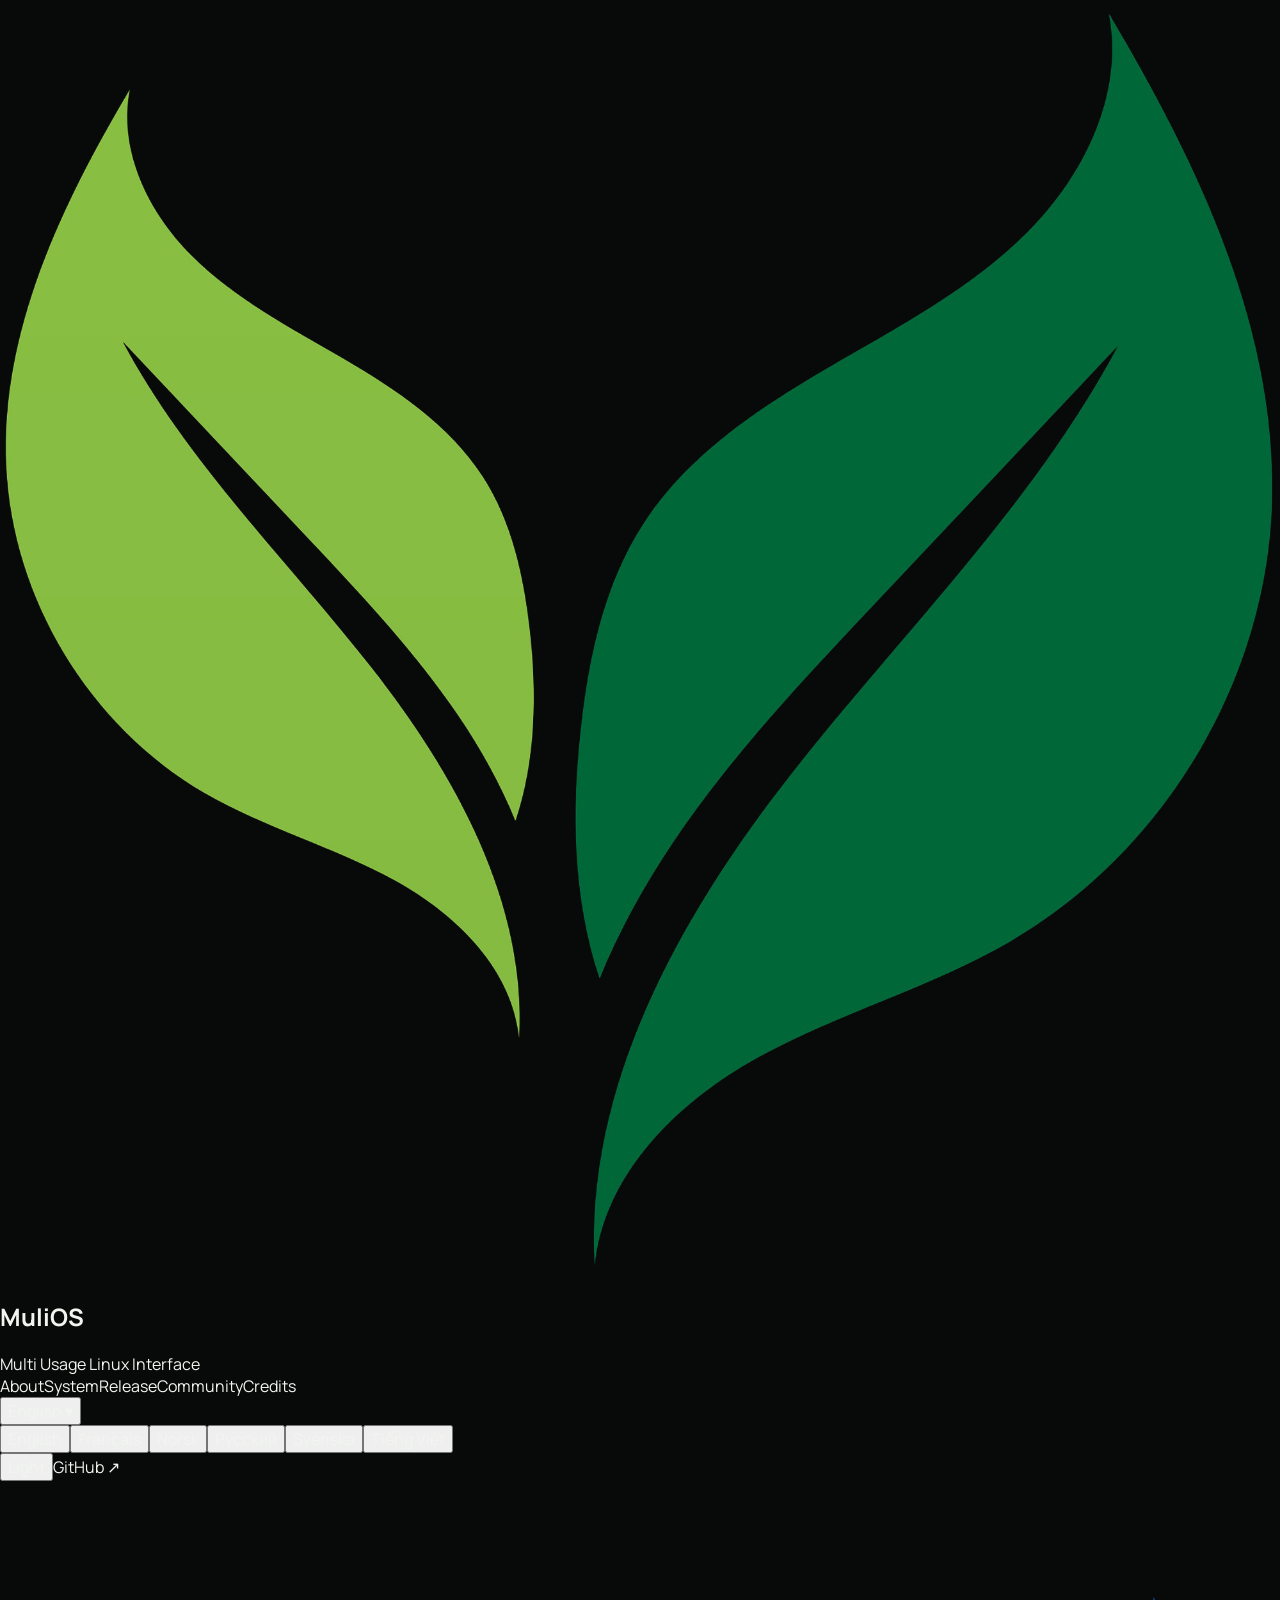
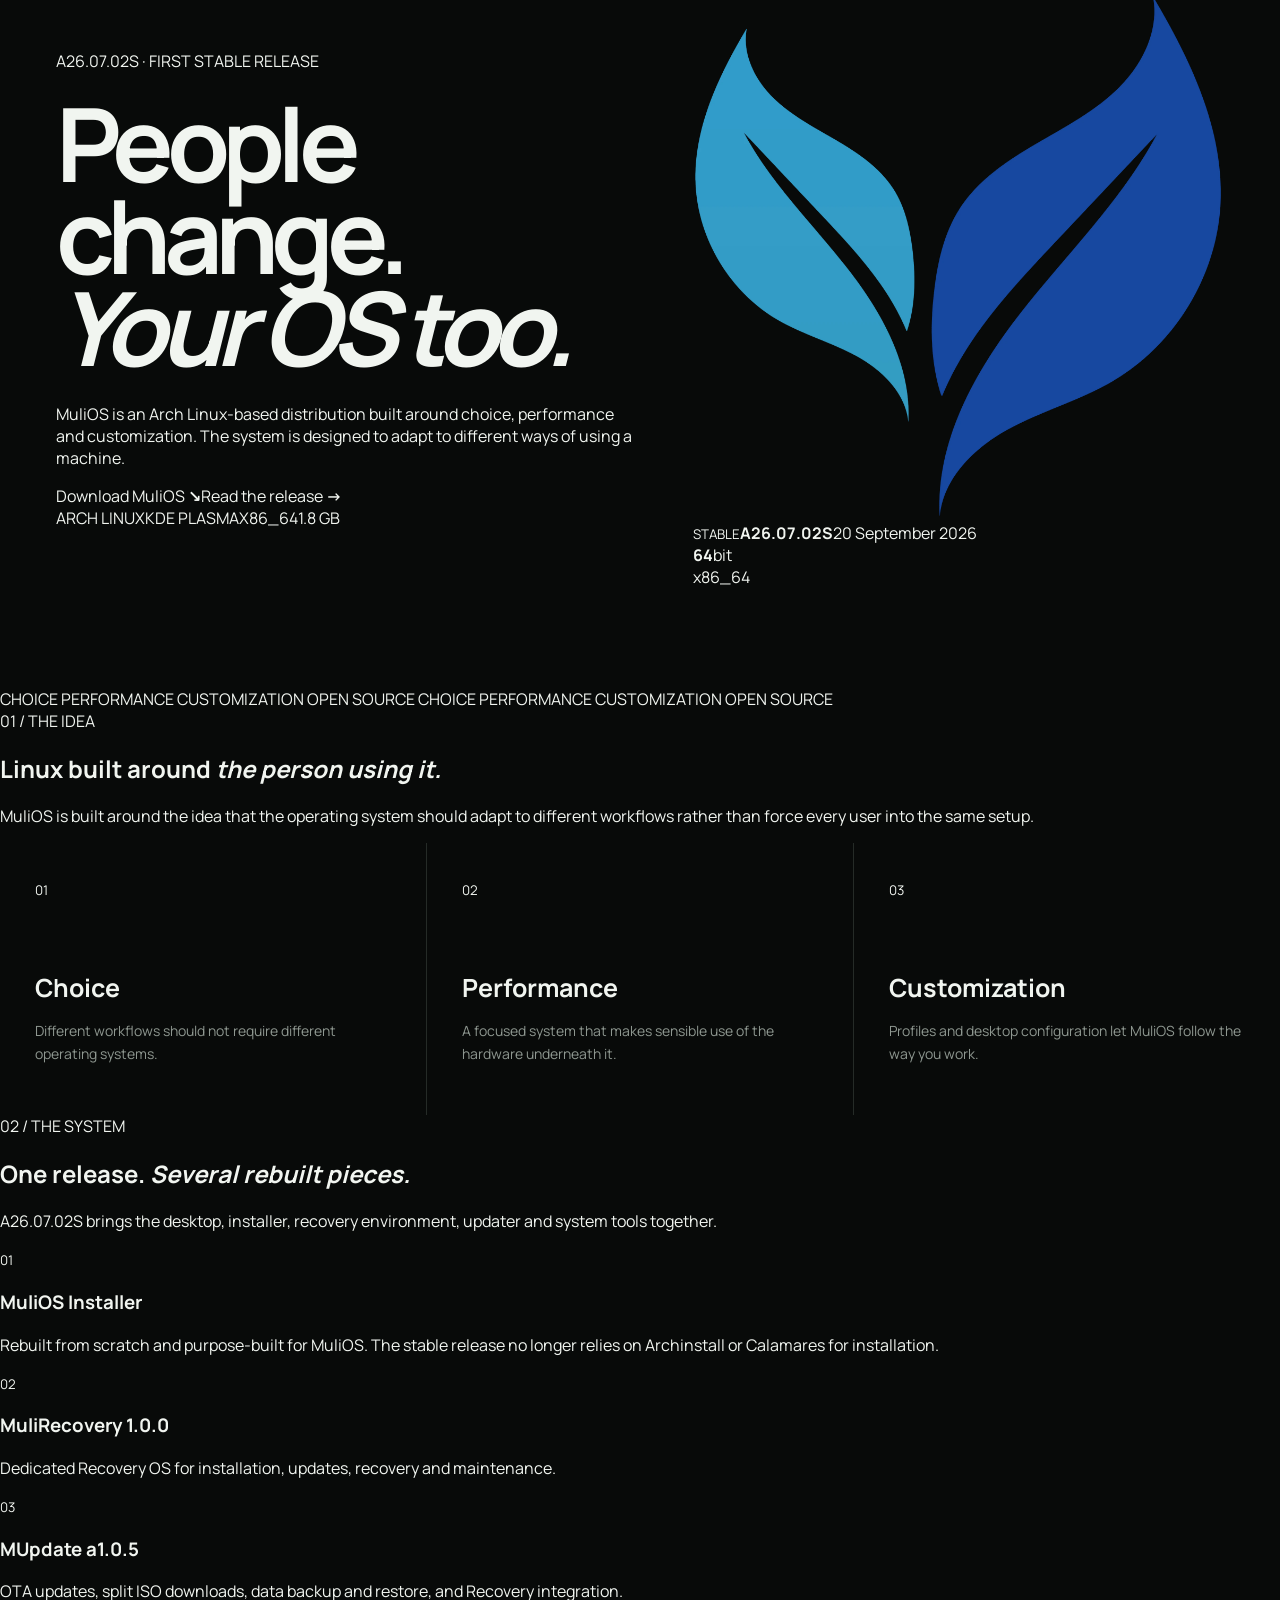
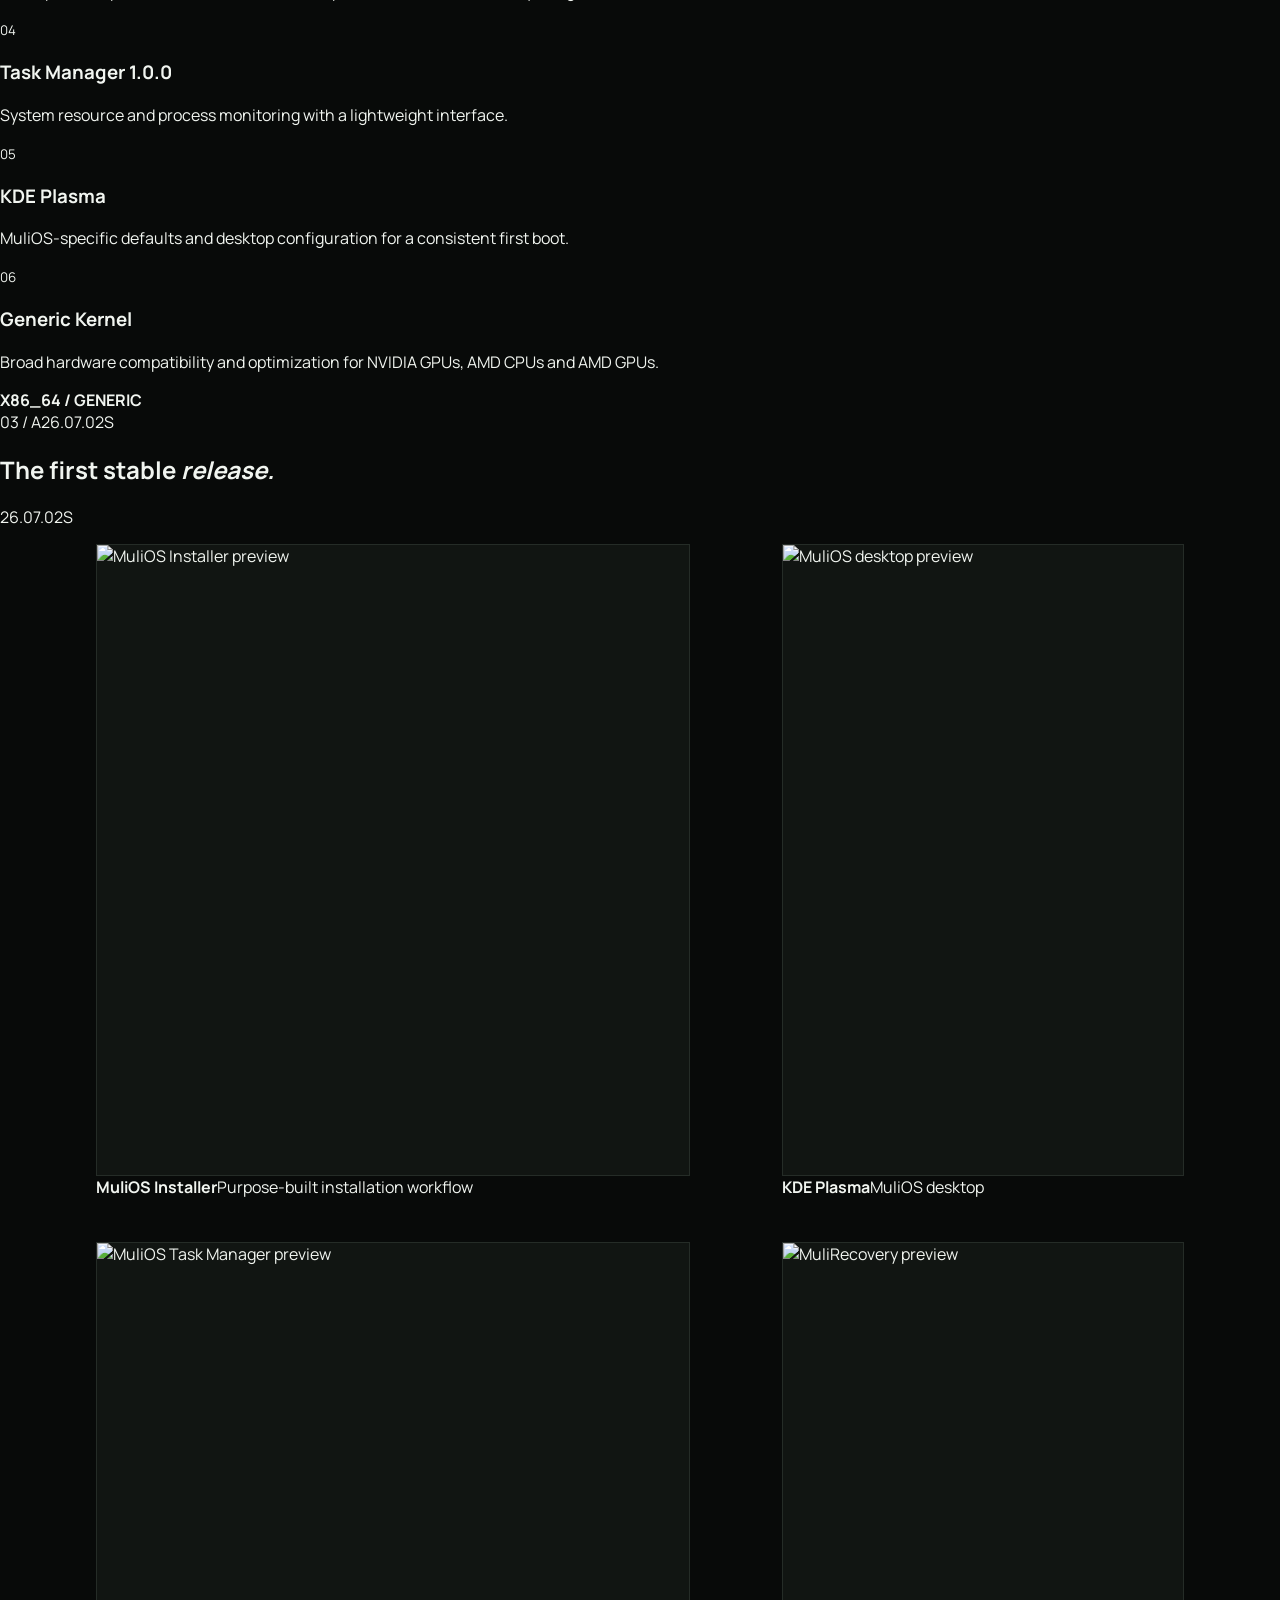
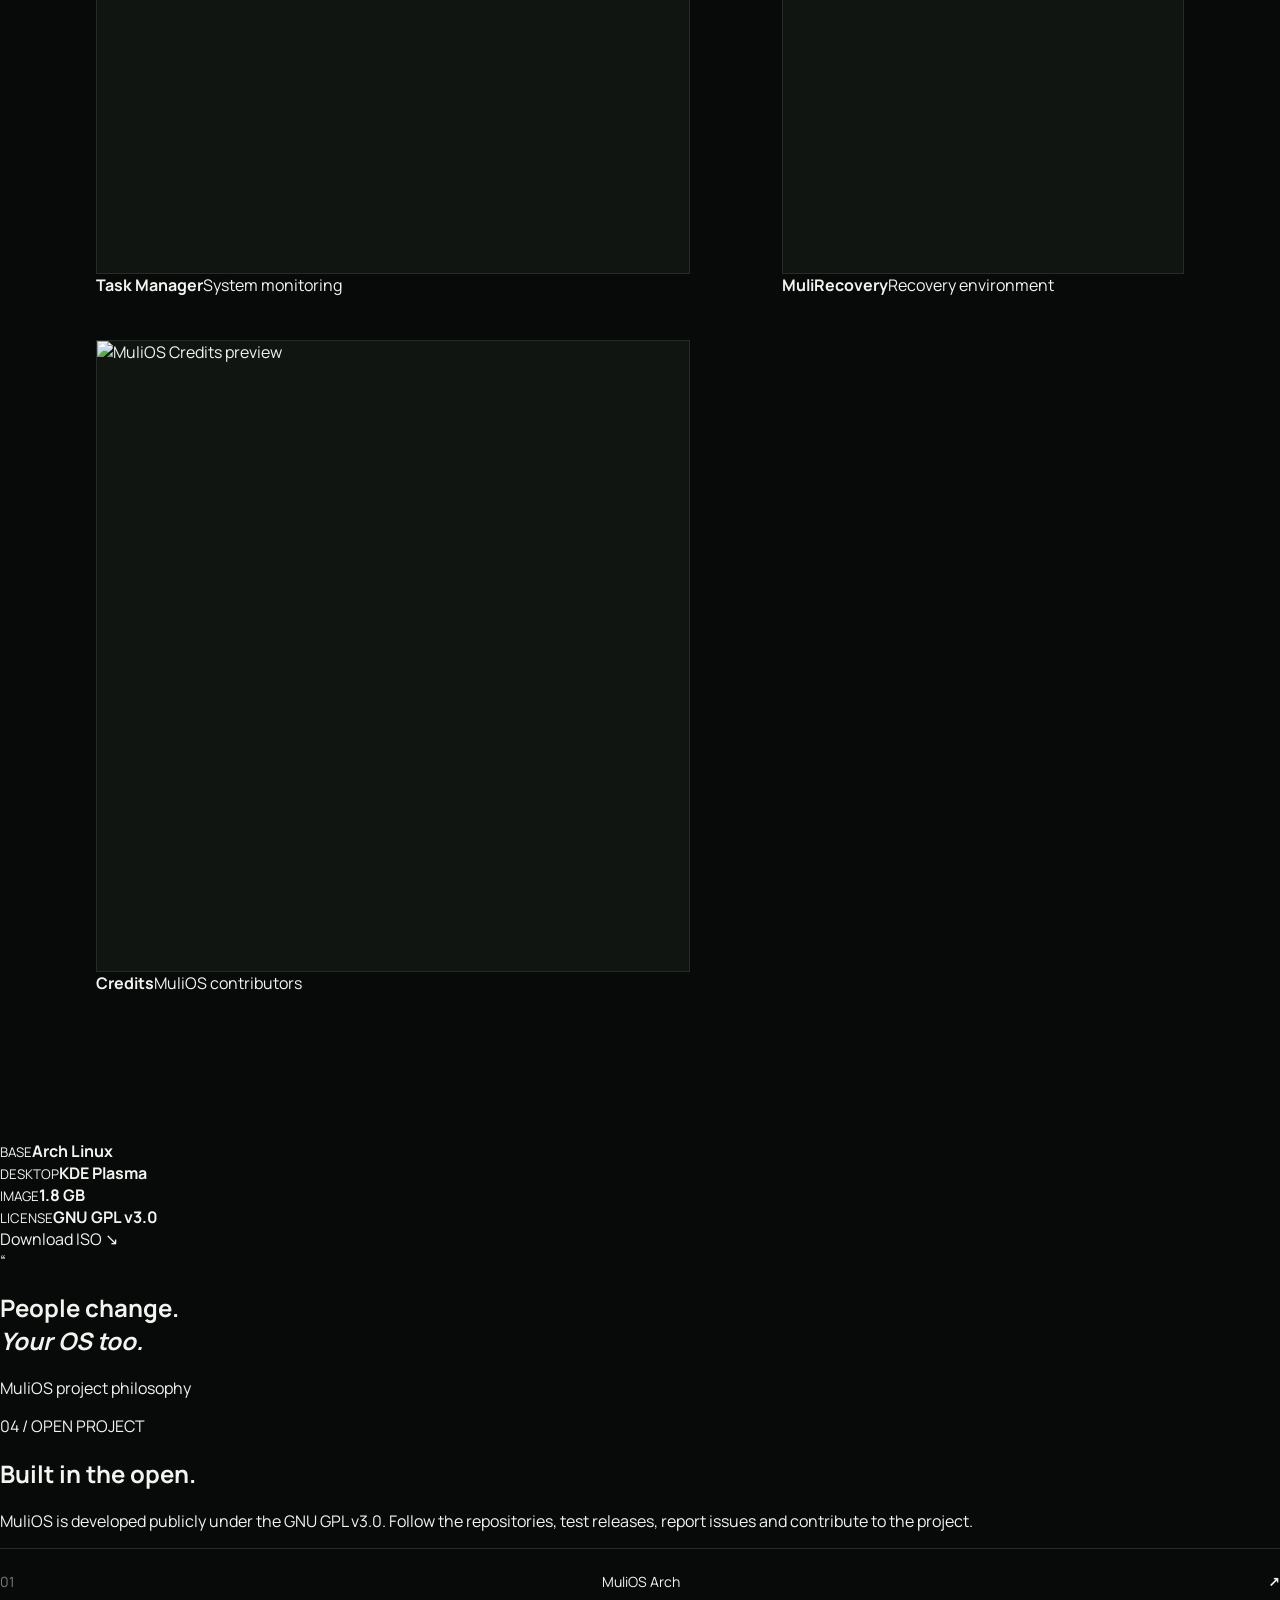
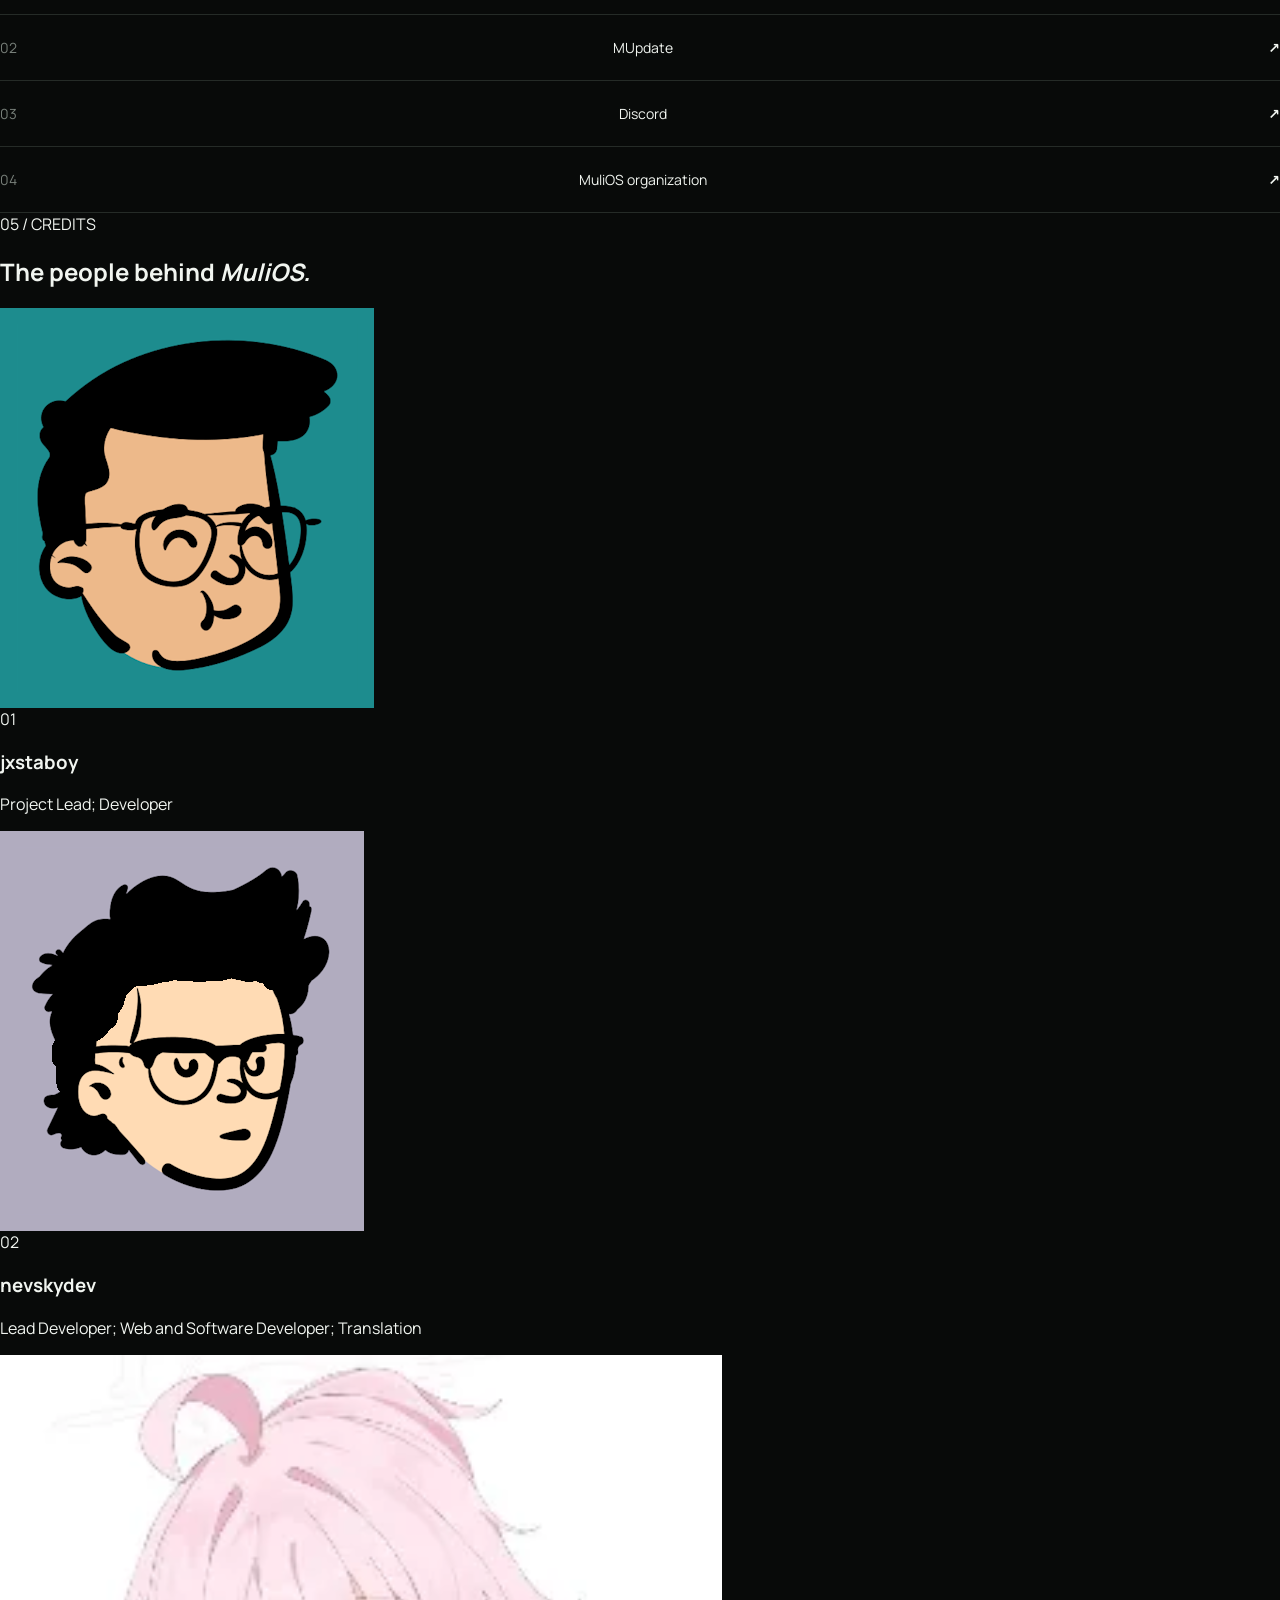
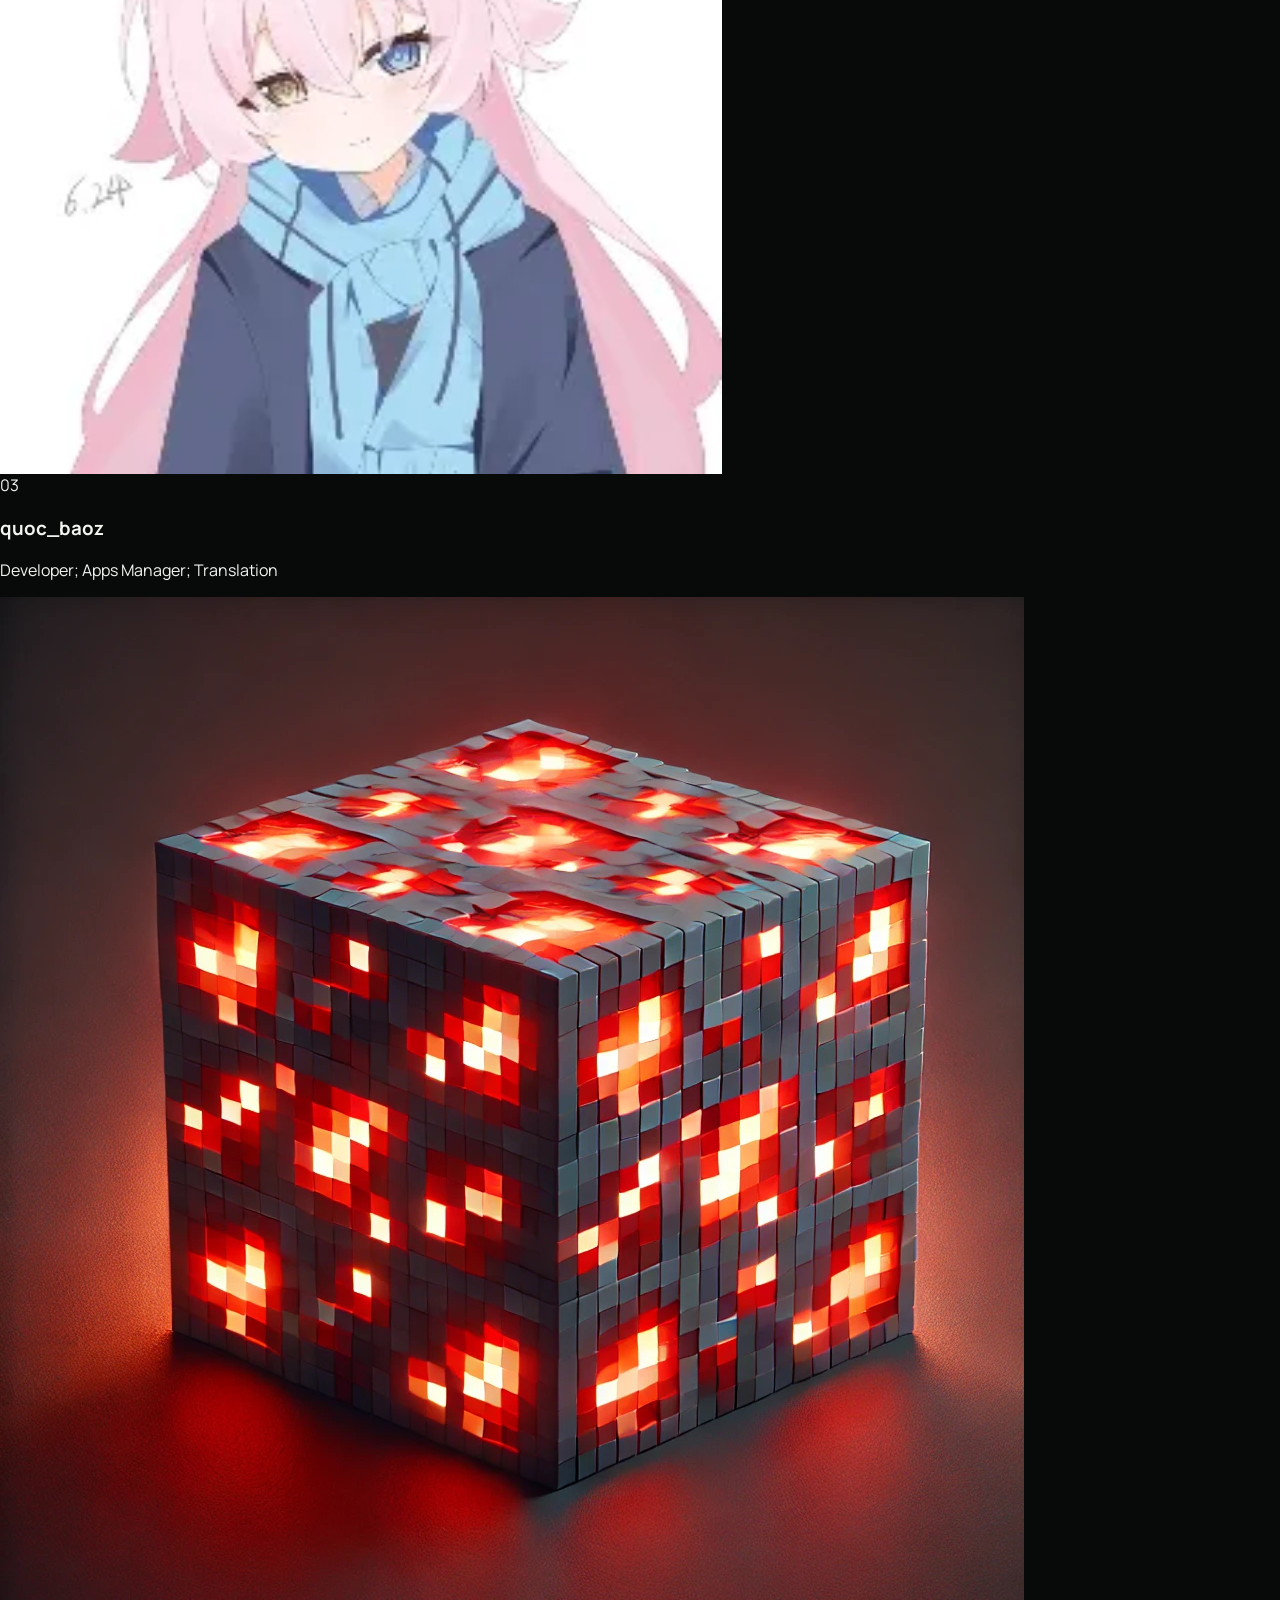
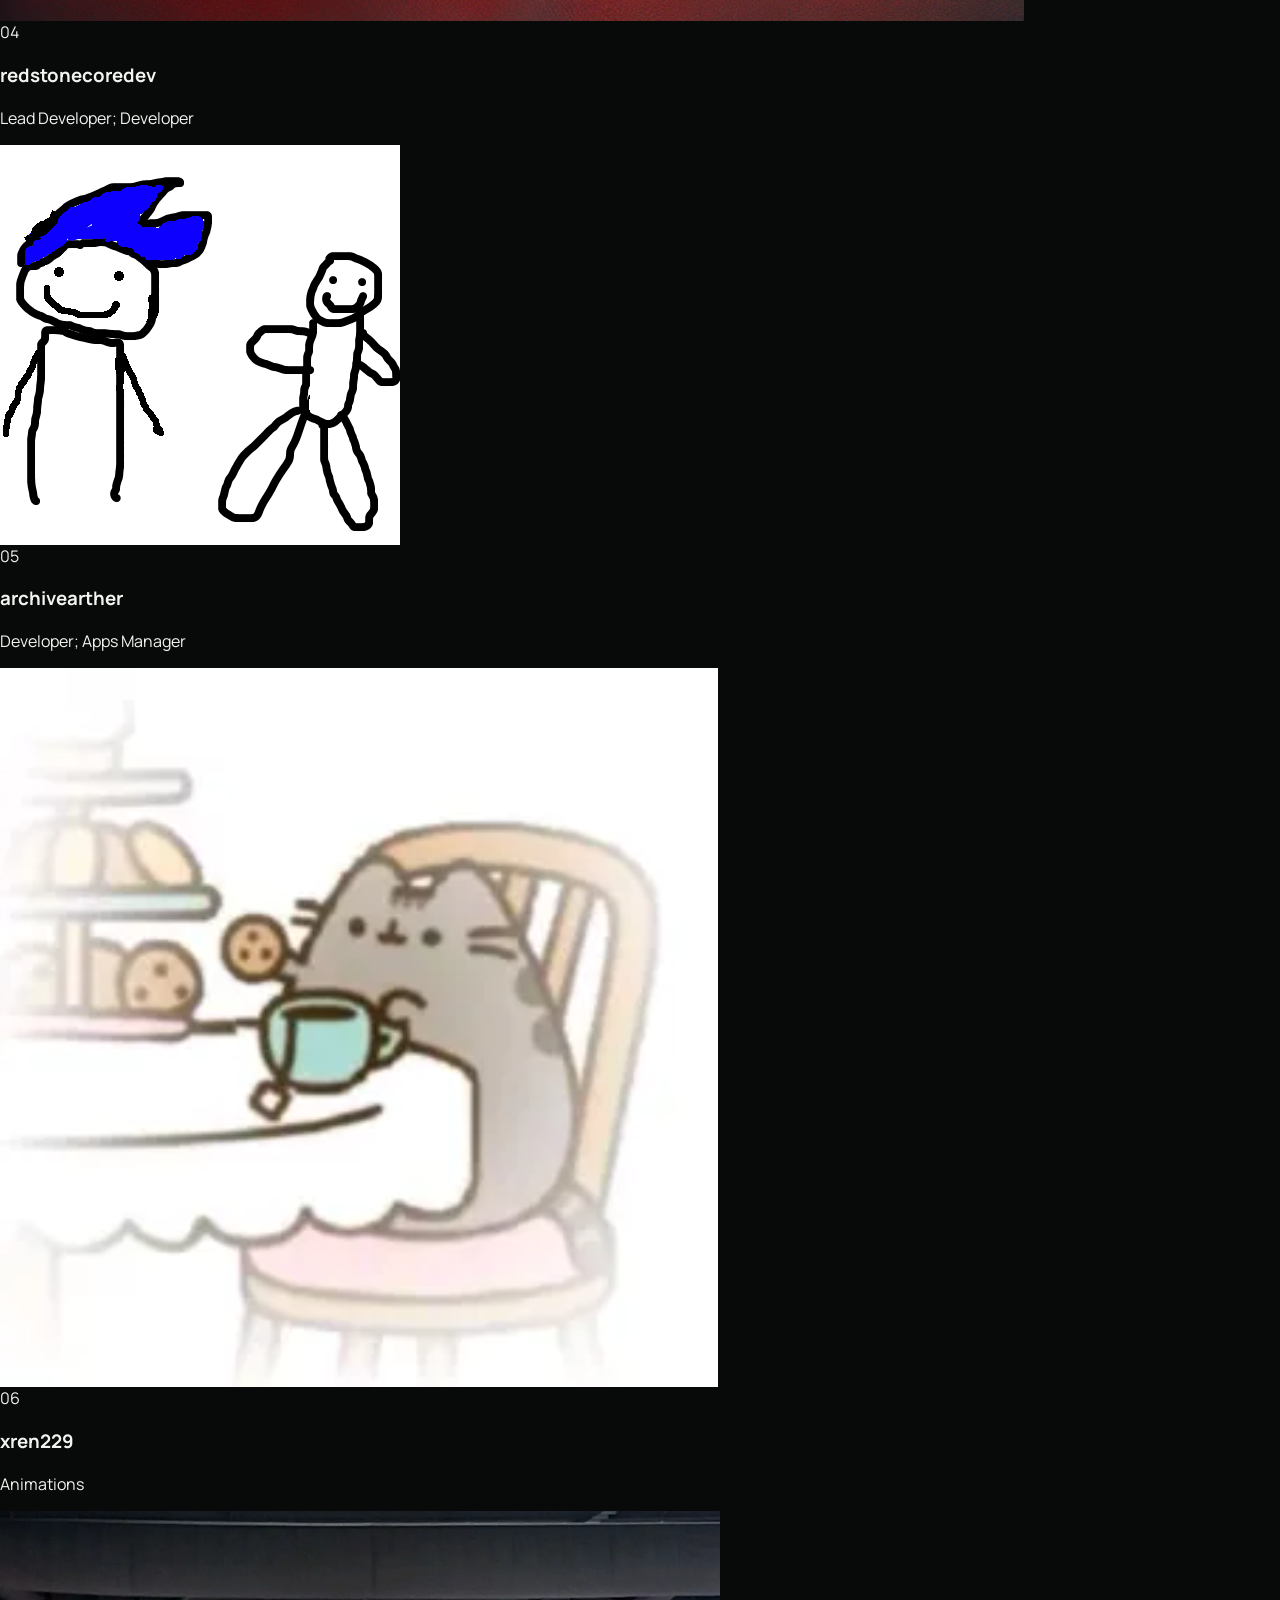
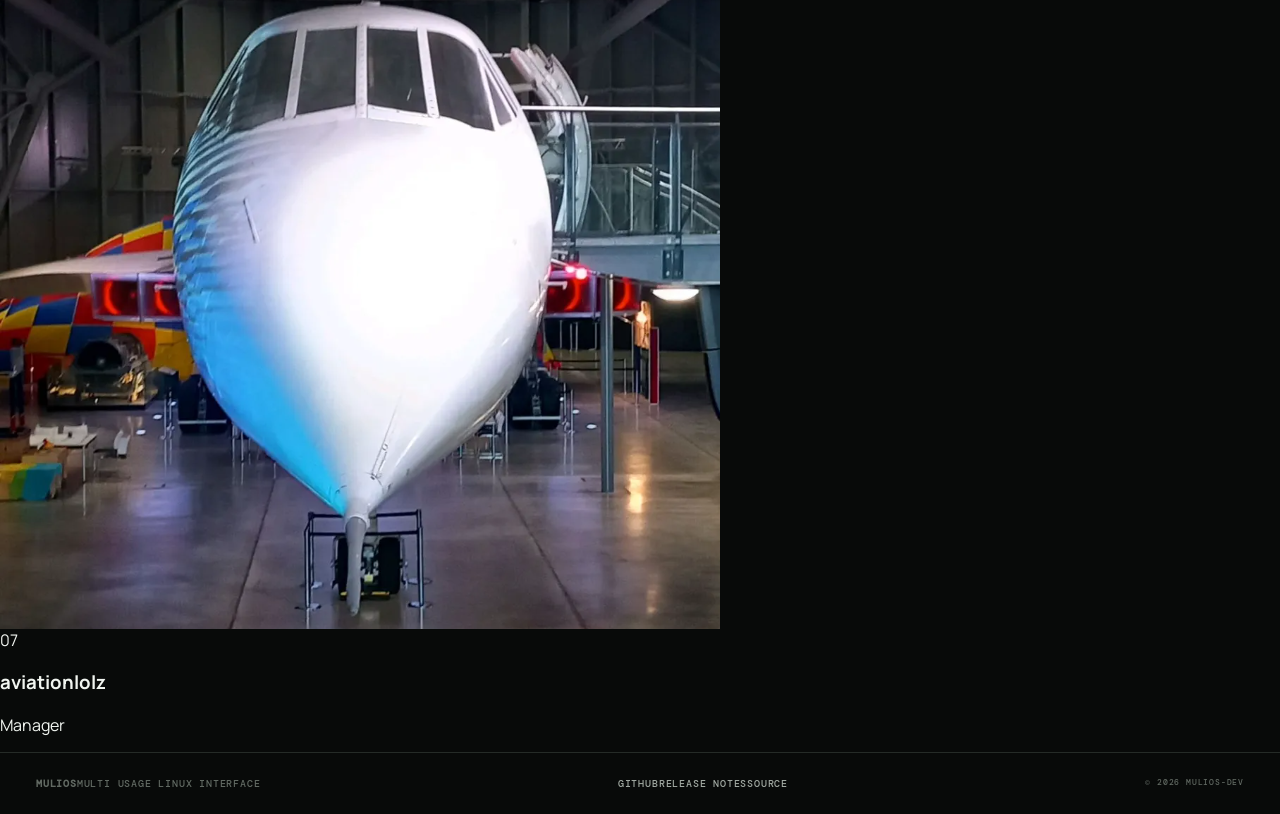
==== commit a7df6ac2: "Restore website after broken rebuild" ====
--- a/index.html
+++ b/index.html
@@ -1,34 +1,27 @@
 <!doctype html>
-<html lang="en" data-theme="dark"><head>
+<html lang="en" data-theme="light"><head>
 <meta charset="utf-8"><meta name="viewport" content="width=device-width,initial-scale=1">
 <title>MuliOS — People change. Your OS too.</title>
-<meta name="description" content="MuliOS is a Linux distribution built around choice, performance and customization.">
-<link rel="stylesheet" href="styles.css"></head>
-<body class="site">
-<header class="topbar"><a class="brand" href="#top"><img src="logo.png" alt="MuliOS"><span>MuliOS</span></a>
-<nav><a href="#why">Why MuliOS</a><a href="#system">System</a><a href="#release">Release</a><a href="#community">Community</a></nav>
-<div class="top-actions"><a class="text-link" href="arch-a26.html">A26.07.02S</a><button id="themeToggle" type="button">Theme</button><a class="github" href="https://github.com/MuliOS-dev">GitHub</a></div></header>
+<meta name="description" content="MuliOS is an Arch Linux-based distribution focused on choice, performance and customization.">
+<link rel="stylesheet" href="styles.css"></head><body class="home-page">
+<header><nav class="navbar">
+<a class="logo" href="#top"><span class="logo-icon"><img src="logo.png" alt="MuliOS"></span><span class="logo-text"><h2>MuliOS</h2><span>Multi Usage Linux Interface</span></span></a>
+<div class="nav-links"><a href="#about">About</a><a href="#features">System</a><a href="#release">Release</a><a href="#community">Community</a><a href="#credits">Credits</a></div>
+<div class="nav-buttons"><div class="language-switcher"><button class="lang-toggle"><span class="lang-current">English</span> ▾</button><div class="lang-menu"><button class="lang-option" data-locale="en">English</button><button class="lang-option" data-locale="fr-FR">Français</button><button class="lang-option" data-locale="nb-NB">Norsk</button><button class="lang-option" data-locale="ru-RU">Русский</button><button class="lang-option" data-locale="sv-SE">Svenska</button><button class="lang-option" data-locale="vi-VN">Tiếng Việt</button></div></div><button id="themeToggle" aria-label="Toggle theme">Light</button><a class="github-btn" href="https://github.com/MuliOS-dev">GitHub ↗</a></div>
+</nav></header>
 <main id="top">
-<section class="hero">
-<div class="hero-copy"><p class="eyebrow">MuliOS / A26.07.02S / ARCH LINUX</p><h1>An OS that<br><span>moves with you.</span></h1>
-<p class="hero-lead">MuliOS is built for people who use their computer in different ways. Choose a profile, shape the system, and keep the parts you actually need.</p>
-<div class="actions"><a class="button primary" href="https://github.com/MuliOS-dev/MuliOS-Arch/releases/download/A26.07.02S/MuliOS-26.07.02S-x86_64.iso">Download MuliOS</a><a class="button ghost" href="#system">Explore the system</a></div>
-<div class="hero-facts"><div><b>01</b><span>Choice</span></div><div><b>02</b><span>Performance</span></div><div><b>03</b><span>Customization</span></div></div></div>
-<div class="hero-art"><div class="art-grid"></div><div class="art-orbit orbit-a"></div><div class="art-orbit orbit-b"></div><img src="ArchMuli-nobg.png" alt="MuliOS Arch logo"><div class="version-card"><span>STABLE RELEASE</span><strong>A26.07.02S</strong><small>20 SEP 2026</small></div></div>
-</section>
-<section class="statement"><p>People change.<br><strong>Your OS too.</strong></p><span>Built around the way you use your machine.</span></section>
-<section id="why" class="content-section"><div class="section-head"><span>01 / WHY MULIOS</span><h2>One base.<br><em>Many ways to use it.</em></h2></div><div class="principles"><article><i>01</i><h3>Profiles</h3><p>Game Focused, Code, AI, Study, Privacy and Casual profiles give the system different priorities without changing the identity of the distribution.</p></article><article><i>02</i><h3>Control</h3><p>Keep the desktop, tools and configuration understandable. MuliOS is meant to be changed, inspected and rebuilt by its users.</p></article><article><i>03</i><h3>Open source</h3><p>The project is released under GNU GPL v3.0 and developed in the open through the MuliOS-dev organization.</p></article></div></section>
-<section id="system" class="system-section"><div class="section-head"><span>02 / THE SYSTEM</span><h2>Tools that belong<br><em>together.</em></h2></div><div class="system-grid">
-<article class="system-card large"><small>01</small><h3>MuliOS Installer</h3><p>A purpose-built installer designed around MuliOS instead of a generic distribution workflow.</p><a href="arch-a26.html#installer">View installer →</a></article>
-<article class="system-card"><small>02</small><h3>MuliRecovery</h3><p>A recovery environment for repair, restoration and system operations.</p><a href="arch-a26.html#recovery">Details →</a></article>
-<article class="system-card"><small>03</small><h3>MUpdate</h3><p>The MuliOS update system for controlled system and OTA updates.</p><a href="arch-a26.html#update">Details →</a></article>
-<article class="system-card"><small>04</small><h3>Task Manager</h3><p>System monitoring for CPU, memory, GPU, disk, network and processes.</p><a href="arch-a26.html#taskmanager">Details →</a></article>
-<article class="system-card wide"><small>05</small><div><h3>KDE Plasma + Generic Kernel</h3><p>A familiar desktop paired with a MuliOS kernel focused on broad hardware compatibility and practical performance.</p></div></article>
-</div></section>
-<section id="release" class="release-section"><div class="release-image"><img src="https://github.com/user-attachments/assets/d5a62d0b-136e-4f10-8461-d2a0802ea5ed" alt="MuliOS Installer"></div><div class="release-copy"><span>03 / CURRENT RELEASE</span><h2>A26.07.02S</h2><p>The first stable MuliOS release. Arch Linux based, KDE Plasma powered, and shipped with the core MuliOS system tools.</p><dl><div><dt>Release</dt><dd>20 September 2026</dd></div><div><dt>Architecture</dt><dd>x86_64</dd></div><div><dt>Image</dt><dd>1.8 GB</dd></div></dl><a class="button primary" href="arch-a26.html">Release details</a></div></section>
-<section class="gallery"><img src="https://github.com/user-attachments/assets/cc61fa9e-3878-4765-80bf-296596acb658" alt="KDE Plasma"><img src="https://github.com/user-attachments/assets/40b99320-a196-448b-b2e3-ae899f05d13c" alt="MuliOS Task Manager"><img src="https://github.com/user-attachments/assets/1ea41a14-3edd-4df4-a9ca-68c87b9704b5" alt="MuliRecovery"></section>
-<section id="community" class="community"><div><span>04 / COMMUNITY</span><h2>Build it<br><em>with us.</em></h2></div><div class="community-links"><a href="https://github.com/MuliOS-dev"><b>GitHub</b><span>Source, releases and development →</span></a><a href="https://discord.gg/3FzUdGbWMf"><b>Discord</b><span>Support and community →</span></a><a href="https://github.com/MuliOS-dev/MuliOS-Arch"><b>MuliOS Arch</b><span>Distribution repository →</span></a></div></section>
-<section class="closing"><p>MuliOS</p><h2>People change.<br><span>Your OS too.</span></h2></section>
-</main>
-<footer><span>MuliOS © 2026</span><span>GNU GPL v3.0</span><a href="https://github.com/MuliOS-dev">MuliOS-dev on GitHub →</a></footer>
-<script src="script.js"></script></body></html>+<section class="hero"><div>
+<div class="hero-kicker"><span></span>A26.07.02S · FIRST STABLE RELEASE</div>
+<h1>People change.<br><em>Your OS too.</em></h1>
+<p>MuliOS is an Arch Linux-based distribution built around choice, performance and customization. The system is designed to adapt to different ways of using a machine.</p>
+<div class="hero-buttons"><a class="primary" href="https://github.com/MuliOS-dev/MuliOS-Arch/releases/download/A26.07.02S/MuliOS-26.07.02S-x86_64.iso">Download MuliOS <b>↘</b></a><a class="secondary" href="arch-a26.html">Read the release <b>→</b></a></div>
+<div class="hero-meta"><span>ARCH LINUX</span><i></i><span>KDE PLASMA</span><i></i><span>X86_64</span><i></i><span>1.8 GB</span></div>
+</div><div class="hero-visual"><img src="ArchMuli-nobg.png" alt="MuliOS Arch logo"><div class="release-float"><small>STABLE</small><strong>A26.07.02S</strong><span>20 September 2026</span></div><div class="system-float"><b>64</b><span>bit<br>x86_64</span></div></div></section>
+<div class="ticker"><div>CHOICE <i></i> PERFORMANCE <i></i> CUSTOMIZATION <i></i> OPEN SOURCE <i></i> CHOICE <i></i> PERFORMANCE <i></i> CUSTOMIZATION <i></i> OPEN SOURCE</div></div>
+<section id="about" class="section"><div class="section-label">01 / THE IDEA</div><div class="section-heading"><h2>Linux built around <em>the person using it.</em></h2><p>MuliOS is built around the idea that the operating system should adapt to different workflows rather than force every user into the same setup.</p></div><div class="principles"><article><small>01</small><h3>Choice</h3><p>Different workflows should not require different operating systems.</p></article><article><small>02</small><h3>Performance</h3><p>A focused system that makes sensible use of the hardware underneath it.</p></article><article><small>03</small><h3>Customization</h3><p>Profiles and desktop configuration let MuliOS follow the way you work.</p></article></div></section>
+<section id="features" class="section dark-section"><div class="section-label">02 / THE SYSTEM</div><div class="section-heading"><h2>One release. <em>Several rebuilt pieces.</em></h2><p>A26.07.02S brings the desktop, installer, recovery environment, updater and system tools together.</p></div><div class="feature-grid"><article class="feature-card feature-big"><small>01</small><div><h3>MuliOS Installer</h3><p>Rebuilt from scratch and purpose-built for MuliOS. The stable release no longer relies on Archinstall or Calamares for installation.</p></div></article><article class="feature-card"><small>02</small><h3>MuliRecovery 1.0.0</h3><p>Dedicated Recovery OS for installation, updates, recovery and maintenance.</p></article><article class="feature-card"><small>03</small><h3>MUpdate a1.0.5</h3><p>OTA updates, split ISO downloads, data backup and restore, and Recovery integration.</p></article><article class="feature-card"><small>04</small><h3>Task Manager 1.0.0</h3><p>System resource and process monitoring with a lightweight interface.</p></article><article class="feature-card"><small>05</small><h3>KDE Plasma</h3><p>MuliOS-specific defaults and desktop configuration for a consistent first boot.</p></article><article class="feature-card feature-wide"><small>06</small><div><h3>Generic Kernel</h3><p>Broad hardware compatibility and optimization for NVIDIA GPUs, AMD CPUs and AMD GPUs.</p></div><b class="mono-tag">X86_64 / GENERIC</b></article></div></section>
+<section id="release" class="section"><div class="section-label">03 / A26.07.02S</div><div class="release-heading"><h2>The first stable <em>release.</em></h2><div>26<span>.07.02S</span></div></div><div class="gallery"><figure class="gallery-main"><img src="https://github.com/user-attachments/assets/d5a62d0b-136e-4f10-8461-d2a0802ea5ed" alt="MuliOS Installer preview"><figcaption><b>MuliOS Installer</b><span>Purpose-built installation workflow</span></figcaption></figure><figure><img src="https://github.com/user-attachments/assets/cc61fa9e-3878-4765-80bf-296596acb658" alt="MuliOS desktop preview"><figcaption><b>KDE Plasma</b><span>MuliOS desktop</span></figcaption></figure><figure><img src="https://github.com/user-attachments/assets/40b99320-a196-448b-b2e3-ae899f05d13c" alt="MuliOS Task Manager preview"><figcaption><b>Task Manager</b><span>System monitoring</span></figcaption></figure><figure><img src="https://github.com/user-attachments/assets/1ea41a14-3edd-4df4-a9ca-68c87b9704b5" alt="MuliRecovery preview"><figcaption><b>MuliRecovery</b><span>Recovery environment</span></figcaption></figure><figure><img src="https://github.com/user-attachments/assets/1a48ffcd-09dc-4f6d-8e14-6026726445f1" alt="MuliOS Credits preview"><figcaption><b>Credits</b><span>MuliOS contributors</span></figcaption></figure></div><div class="release-bar"><div><small>BASE</small><b>Arch Linux</b></div><div><small>DESKTOP</small><b>KDE Plasma</b></div><div><small>IMAGE</small><b>1.8 GB</b></div><div><small>LICENSE</small><b>GNU GPL v3.0</b></div><a class="primary" href="https://github.com/MuliOS-dev/MuliOS-Arch/releases/download/A26.07.02S/MuliOS-26.07.02S-x86_64.iso">Download ISO ↘</a></div></section>
+<section class="quote"><div class="quote-inner"><span>“</span><h2>People change.<br><em>Your OS too.</em></h2><p>MuliOS project philosophy</p></div></section>
+<section id="community" class="section"><div class="section-label">04 / OPEN PROJECT</div><div class="community-layout"><div><h2>Built in the open.</h2><p>MuliOS is developed publicly under the GNU GPL v3.0. Follow the repositories, test releases, report issues and contribute to the project.</p></div><div class="community-links"><a href="https://github.com/MuliOS-dev/MuliOS-Arch"><span>01</span>MuliOS Arch <b>↗</b></a><a href="https://github.com/MuliOS-dev/update"><span>02</span>MUpdate <b>↗</b></a><a href="https://discord.gg/3FzUdGbWMf"><span>03</span>Discord <b>↗</b></a><a href="https://github.com/MuliOS-dev"><span>04</span>MuliOS organization <b>↗</b></a></div></div></section>
+<section id="credits" class="section credits"><div class="section-label">05 / CREDITS</div><div class="section-heading"><h2>The people behind <em>MuliOS.</em></h2></div><div class="credits-grid"><article class="credit-card"><img src="assets/creditslogos/dev1.png" alt=""><span>01</span><h3>jxstaboy</h3><p>Project Lead; Developer</p></article><article class="credit-card"><img src="assets/creditslogos/dev2.png" alt=""><span>02</span><h3>nevskydev</h3><p>Lead Developer; Web and Software Developer; Translation</p></article><article class="credit-card"><img src="assets/creditslogos/dev3.png" alt=""><span>03</span><h3>quoc_baoz</h3><p>Developer; Apps Manager; Translation</p></article><article class="credit-card"><img src="assets/creditslogos/dev4.webp" alt=""><span>04</span><h3>redstonecoredev</h3><p>Lead Developer; Developer</p></article><article class="credit-card"><img src="assets/creditslogos/dev5.png" alt=""><span>05</span><h3>archivearther</h3><p>Developer; Apps Manager</p></article><article class="credit-card"><img src="assets/creditslogos/dev6.png" alt=""><span>06</span><h3>xren229</h3><p>Animations</p></article><article class="credit-card"><img src="assets/creditslogos/dev7.png" alt=""><span>07</span><h3>aviationlolz</h3><p>Manager</p></article></div></section>
+</main><footer><div class="footer-brand"><strong>MuliOS</strong><span>Multi Usage Linux Interface</span></div><div class="footer-links"><a href="https://github.com/MuliOS-dev">GitHub</a><a href="https://github.com/MuliOS-dev/MuliOS-Arch/releases/tag/A26.07.02S">Release notes</a><a href="https://github.com/MuliOS-dev/MuliOS-dev.github.io">Source</a></div><small>© 2026 MuliOS-dev</small></footer><script src="script.js"></script></body></html>
--- a/styles.css
+++ b/styles.css
@@ -1,119 +1,15 @@
 @import url('https://fonts.googleapis.com/css2?family=DM+Mono:wght@400;500&family=Manrope:wght@400;500;600;700;800&display=swap');
-
-:root{
-  --bg:#f5f5f7;--surface:#fff;--surface2:#f0f0f2;--text:#1d1d1f;--muted:#6e6e73;
-  --line:#d2d2d7;--accent:#0071e3;--accent-soft:#e8f3ff;--green:#a8d84e;
-  --shadow:0 24px 70px rgba(0,0,0,.10);--radius:28px
-}
-[data-theme=dark]{
-  --bg:#000;--surface:#101010;--surface2:#1c1c1e;--text:#f5f5f7;--muted:#a1a1a6;
-  --line:#38383a;--accent:#2997ff;--accent-soft:#10243a;--shadow:0 24px 80px rgba(0,0,0,.45)
-}
-*{box-sizing:border-box}
-html{scroll-behavior:smooth}
-body{margin:0;background:var(--bg);color:var(--text);font-family:Manrope,-apple-system,BlinkMacSystemFont,"Segoe UI",sans-serif;line-height:1.5;overflow-x:hidden}
-a{text-decoration:none;color:inherit}button{font:inherit}
-header{position:sticky;top:0;z-index:100}
-.navbar{
-  width:100%;height:52px;padding:0 max(22px,calc((100% - 1180px)/2));
-  display:flex;align-items:center;gap:28px;background:color-mix(in srgb,var(--bg) 82%,transparent);
-  backdrop-filter:saturate(180%) blur(22px);border-bottom:1px solid color-mix(in srgb,var(--line) 55%,transparent)
-}
-.logo{display:flex;align-items:center;gap:9px;margin-right:auto}.logo-icon{width:25px;height:25px;display:grid;place-items:center;overflow:hidden}
-.logo-icon img{width:24px;height:24px;object-fit:contain}
-.logo-text h2{font-size:14px;line-height:1;margin:0;letter-spacing:-.03em}.logo-text>span{display:none}
-.nav-links{display:flex;gap:27px}.nav-links a{font-size:11px;color:var(--muted);transition:.2s}.nav-links a:hover,.nav-links a.active{color:var(--text)}
-.nav-buttons{display:flex;align-items:center;gap:8px}.language-switcher{position:relative}
-.lang-toggle,#themeToggle{border:0;background:transparent;color:var(--muted);font-size:11px;padding:7px 5px;cursor:pointer}.lang-toggle:hover,#themeToggle:hover{color:var(--text)}
-.lang-menu{display:none;position:absolute;right:0;top:37px;width:160px;padding:6px;background:var(--surface);border:1px solid var(--line);border-radius:14px;box-shadow:var(--shadow)}
-.language-switcher.open .lang-menu{display:grid;gap:2px}.lang-option{border:0;background:transparent;color:var(--text);text-align:left;padding:9px 10px;border-radius:9px;cursor:pointer;font-size:11px}.lang-option:hover,.lang-option.active{background:var(--surface2)}
-.github-btn{background:var(--text);color:var(--bg);padding:7px 13px;border-radius:999px;font-size:10px;font-weight:700}
-.home-page .logo-icon img{filter:hue-rotate(265deg) saturate(1.15)}
-
-.hero{
-  width:min(1180px,calc(100% - 40px));min-height:820px;margin:auto;padding:105px 0 90px;
-  display:flex;flex-direction:column;align-items:center;text-align:center
-}
-.hero>div:first-child{max-width:850px}
-.hero-kicker{font:500 10px DM Mono,monospace;letter-spacing:.12em;color:var(--muted);margin-bottom:25px}
-.hero-kicker span{display:inline-block;width:6px;height:6px;border-radius:50%;background:var(--green);margin-right:7px}
-h1{font-size:clamp(60px,9vw,112px);line-height:.94;letter-spacing:-.075em;margin:0 0 27px;font-weight:800}
-h1 em,h2 em{font-style:normal;color:var(--accent)}
-.hero p,.lead{max-width:650px;margin:0 auto;color:var(--muted);font-size:18px;line-height:1.6}
-.hero-buttons{display:flex;justify-content:center;gap:10px;flex-wrap:wrap;margin:30px 0 20px}
-.primary,.secondary{
-  display:inline-flex;align-items:center;justify-content:center;gap:13px;border-radius:999px;
-  padding:12px 20px;font-size:11px;font-weight:700;transition:transform .2s,background .2s
-}
-.primary{background:var(--accent);color:#fff}.secondary{background:var(--surface2);color:var(--text)}
-.primary:hover,.secondary:hover{transform:scale(1.025)}
-.hero-meta{display:flex;justify-content:center;gap:10px;flex-wrap:wrap;color:var(--muted);font:9px DM Mono,monospace}
-.hero-meta i{width:3px;height:3px;background:var(--line);border-radius:50%;margin-top:4px}
-.hero-visual{width:min(900px,100%);height:470px;display:grid;place-items:center;position:relative;margin-top:55px}
-.hero-visual>img{width:min(360px,55%);z-index:1;filter:drop-shadow(0 30px 45px rgba(0,0,0,.22))}
-.rings,.rings:before,.rings:after{position:absolute;border:1px solid var(--line);border-radius:50%;width:390px;height:390px;opacity:.65}
-.rings:before,.rings:after{content:"";inset:50%;transform:translate(-50%,-50%)}.rings:before{width:520px;height:520px;border-color:color-mix(in srgb,var(--accent) 16%,var(--line))}.rings:after{width:285px;height:285px}
-.release-float,.system-float{
-  position:absolute;background:color-mix(in srgb,var(--surface) 94%,transparent);border:1px solid var(--line);
-  box-shadow:var(--shadow);border-radius:16px;padding:12px 15px;z-index:2;text-align:left
-}
-.release-float{top:30px;right:4%}.release-float small,.release-float span,.system-float span{display:block;font:8px DM Mono,monospace;color:var(--muted)}
-.release-float strong{display:block;font-size:16px;margin:3px 0}.system-float{left:4%;bottom:35px;display:flex;gap:8px;align-items:center}.system-float b{font:500 20px DM Mono,monospace;color:var(--accent)}
-.ticker{border-block:1px solid var(--line);overflow:hidden;background:var(--surface)}
-.ticker>div{width:max-content;padding:14px 0;font:500 9px DM Mono,monospace;letter-spacing:.12em;color:var(--muted);word-spacing:18px}
-.ticker i{display:inline-block;width:3px;height:3px;background:var(--accent);border-radius:50%;margin:0 5px}
-
-.section{width:min(1080px,calc(100% - 40px));margin:auto;padding:145px 0}
-.section-label{font:500 9px DM Mono,monospace;color:var(--muted);letter-spacing:.12em;margin-bottom:24px}
-.section-heading{max-width:850px;margin-bottom:65px}
-.section-heading h2,.release-heading h2,.community h2{font-size:clamp(42px,6vw,76px);line-height:1;letter-spacing:-.065em;margin:0;font-weight:800}
-.section-heading>p,.community-layout p{margin:24px 0 0;color:var(--muted);font-size:16px;line-height:1.7;max-width:650px}
-.principles{display:grid;grid-template-columns:repeat(3,1fr);gap:12px}
-.principles article{background:var(--surface);border-radius:22px;padding:30px;min-height:235px}
-.principles small,.feature-card>small,.credit-card>span{font:500 9px DM Mono,monospace;color:var(--accent)}
-.principles h3{font-size:25px;letter-spacing:-.045em;margin:65px 0 8px}.principles p,.feature-card p,.credit-card p{font-size:12px;color:var(--muted);margin:0;line-height:1.65}
-
-.dark-section{width:100%;background:var(--surface);padding:145px max(20px,calc((100% - 1080px)/2));border-block:1px solid var(--line)}
-.dark-section .section-label,.dark-section .section-heading{max-width:1080px;margin-left:auto;margin-right:auto}
-.feature-grid{max-width:1080px;margin:auto;display:grid;grid-template-columns:repeat(2,1fr);gap:12px}
-.feature-card{min-height:250px;background:var(--bg);border-radius:24px;padding:30px;display:flex;flex-direction:column}
-.feature-card h3{font-size:27px;letter-spacing:-.045em;margin:25px 0 9px}.feature-big{grid-row:span 2;min-height:512px;justify-content:space-between}.feature-big h3{font-size:40px}.feature-wide{grid-column:1/-1;min-height:150px;display:grid;grid-template-columns:35px 1fr auto;gap:18px;align-items:center}.feature-wide h3{margin:0 0 7px}.mono-tag{font:9px DM Mono,monospace;color:var(--muted);background:var(--surface);border-radius:999px;padding:8px 11px}
-
-.release-heading{display:flex;justify-content:space-between;align-items:end;margin-bottom:45px;gap:30px}
-.release-heading>div{font:500 clamp(40px,7vw,78px)/.9 DM Mono,monospace;letter-spacing:-.08em;color:var(--muted)}
-.release-heading>div span{color:var(--accent)}
-.gallery{display:grid;grid-template-columns:1.25fr 1fr;gap:12px}
-.gallery figure{margin:0;background:var(--surface);border-radius:22px;overflow:hidden;border:1px solid var(--line)}
-.gallery-main{grid-row:span 2}.gallery img{display:block;width:100%;height:250px;object-fit:cover}.gallery-main img{height:100%;min-height:512px}
-.gallery figcaption{display:flex;justify-content:space-between;gap:12px;padding:15px 17px}.gallery figcaption b{font-size:11px}.gallery figcaption span{font-size:9px;color:var(--muted)}
-.release-bar{display:grid;grid-template-columns:repeat(4,1fr) auto;gap:15px;align-items:center;margin-top:12px;background:var(--surface);border-radius:20px;padding:15px 17px}
-.release-bar div{display:grid;gap:2px}.release-bar small{font:8px DM Mono,monospace;color:var(--muted)}.release-bar b{font-size:11px}
-
-.quote{width:100%;background:#000;color:#f5f5f7;padding:145px max(20px,calc((100% - 1080px)/2))}
-[data-theme=dark] .quote{background:#f5f5f7;color:#1d1d1f}
-.quote-inner{max-width:850px}.quote span{font:90px/0 Georgia,serif}.quote h2{font-size:clamp(48px,7vw,88px);line-height:.98;letter-spacing:-.07em;margin:38px 0 20px}.quote h2 em{color:var(--accent)}.quote p{font:9px DM Mono,monospace;text-transform:uppercase;color:var(--muted)}
-
-.community-layout{display:grid;grid-template-columns:1fr 1fr;gap:90px}.community h2{margin-bottom:25px}.community-links{border-top:1px solid var(--line)}
-.community-links a{display:grid;grid-template-columns:35px 1fr 20px;padding:18px 0;border-bottom:1px solid var(--line);font-size:12px;font-weight:700}.community-links span{font:9px DM Mono,monospace;color:var(--muted)}.community-links b{color:var(--accent)}
-.credits-grid{display:grid;grid-template-columns:repeat(4,1fr);gap:12px}.credit-card{background:var(--surface);border-radius:20px;min-height:235px;padding:23px}.credit-card img{width:50px;height:50px;object-fit:cover;border-radius:50%;margin-bottom:55px}.credit-card h3{font-size:17px;letter-spacing:-.04em;margin:8px 0}.credit-card p{font-size:10px}.credit-card>span{display:block}
-footer{border-top:1px solid var(--line);width:min(1080px,calc(100% - 40px));margin:auto;padding:30px 0 50px;display:flex;align-items:end;justify-content:space-between;gap:25px}
-footer strong{font-size:14px}footer span,footer small,footer a{font:9px DM Mono,monospace;color:var(--muted)}footer>div{display:grid;gap:4px}footer>div:nth-child(2){display:flex;gap:22px}code{font-family:DM Mono,monospace;overflow-wrap:anywhere}
-
-.release-page{width:min(1080px,calc(100% - 40px));margin:auto;padding:70px 0 120px}
-.release-page .back{font:500 9px DM Mono,monospace;color:var(--muted)}.release-page h1{font-size:clamp(58px,8vw,100px);max-width:850px;margin:28px 0}.release-page>.lead{margin:0;max-width:680px}.release-page .hero-buttons{justify-content:flex-start}
-.arch-release{--accent:#0071e3;--accent-soft:#e8f3ff}.arch-release [data-theme=dark]{--accent:#2997ff}
-.arch-release .release-hero{margin:70px auto 0;max-width:900px;background:var(--surface);border-radius:30px;padding:35px;box-shadow:var(--shadow)}
-.arch-release .release-hero img{display:block;width:100%;max-height:510px;object-fit:contain;border-radius:18px}
-.release-section{padding:125px 0;border-top:1px solid var(--line)}.release-section h2{font-size:clamp(38px,5vw,64px);line-height:1;letter-spacing:-.06em;margin:0 0 18px}.release-section>p{max-width:700px;color:var(--muted);font-size:16px;line-height:1.75;margin:0}
-.release-shot{max-width:900px;margin:55px auto 0;background:var(--surface);border-radius:26px;padding:22px}.release-shot img{display:block;width:100%;max-height:500px;object-fit:contain;border-radius:14px}
-.specs{width:100%;margin-top:45px;border-collapse:collapse;font-size:12px}.specs td{padding:17px 12px;border-top:1px solid var(--line)}.specs td:first-child{width:25%;font-weight:700}.arch-release footer{width:min(1080px,calc(100% - 40px))}
-
-@media(max-width:850px){
-  .navbar{padding:0 18px}.nav-links{display:none}.hero{min-height:auto;padding-top:75px}.hero-visual{height:370px;margin-top:35px}.hero-visual>img{width:250px}.rings,.rings:before,.rings:after{width:300px;height:300px}.rings:before{width:390px;height:390px}.rings:after{width:225px;height:225px}.release-float{top:5px;right:0}.system-float{left:0;bottom:5px}
-  .section,.release-page{padding-top:95px;padding-bottom:95px}.principles,.feature-grid{grid-template-columns:1fr}.feature-big{grid-row:auto;min-height:320px}.feature-wide{grid-column:auto;display:block}.feature-wide .mono-tag{display:inline-block;margin-top:18px}
-  .gallery{grid-template-columns:1fr}.gallery-main{grid-row:auto}.gallery-main img{min-height:270px}.release-heading{display:block}.release-heading>div{margin-top:25px}.release-bar{grid-template-columns:1fr 1fr}.release-bar .primary{grid-column:1/-1}.community-layout{grid-template-columns:1fr;gap:55px}.credits-grid{grid-template-columns:1fr 1fr}
-}
-@media(max-width:500px){
-  h1{font-size:57px}.hero p,.lead{font-size:16px}.hero-meta{gap:7px}.github-btn{display:none}.credits-grid{grid-template-columns:1fr}.release-bar{grid-template-columns:1fr}.release-bar .primary{grid-column:auto}footer{align-items:flex-start;flex-direction:column}footer>div:nth-child(2){flex-wrap:wrap}
-}
-@media(prefers-reduced-motion:reduce){*{scroll-behavior:auto!important;transition:none!important}}
+:root{--bg:#080a09;--panel:#101411;--panel2:#151a16;--text:#f1f5f0;--muted:#929a94;--line:#252b27;--green:#a7e85b;--green2:#6fbf35;--blue:#69aefc;--max:1240px}
+*{box-sizing:border-box}html{scroll-behavior:smooth}body{margin:0;background:var(--bg);color:var(--text);font-family:Manrope,system-ui,sans-serif}a{color:inherit;text-decoration:none}button{font:inherit;color:inherit}img{max-width:100%;display:block}
+.topbar{height:72px;display:flex;align-items:center;gap:32px;padding:0 36px;border-bottom:1px solid var(--line);position:sticky;top:0;z-index:20;background:rgba(8,10,9,.82);backdrop-filter:blur(18px)}.brand{display:flex;align-items:center;gap:10px;font-weight:800;letter-spacing:-.03em;font-size:19px}.brand img{width:29px;height:29px;object-fit:contain}.topbar nav{display:flex;gap:24px;margin:auto;font-size:13px;color:#b9c0bb}.topbar nav a:hover,.text-link:hover{color:var(--text)}.top-actions{display:flex;align-items:center;gap:14px;font-size:12px}.text-link{color:#aeb5b0}.top-actions button{border:0;background:none;cursor:pointer;color:#aeb5b0}.github{padding:9px 14px;border:1px solid #39403b;border-radius:7px;background:#151916}
+.hero,.release-hero{max-width:var(--max);margin:auto;min-height:760px;padding:110px 36px 100px;display:grid;grid-template-columns:1.05fr .95fr;gap:50px;align-items:center}.eyebrow,.section-head>span,.release-intro>span,.release-feature>div>span,.specs>div>span,.community>div>span{font:500 11px 'DM Mono',monospace;letter-spacing:.16em;color:var(--green);text-transform:uppercase}.hero h1,.release-hero h1{font-size:clamp(58px,8vw,112px);line-height:.9;letter-spacing:-.075em;margin:25px 0 30px}.hero h1 span,.release-hero h1 span{color:var(--green)}.hero-lead{max-width:610px;color:#aab1ac;font-size:18px;line-height:1.65}.actions{display:flex;gap:12px;margin:34px 0 42px;flex-wrap:wrap}.button{display:inline-flex;padding:13px 19px;border-radius:7px;font-weight:700;font-size:13px;border:1px solid var(--line)}.button.primary{background:var(--green);color:#091006;border-color:var(--green)}.button.ghost{background:#111512}.hero-facts{display:flex;gap:34px}.hero-facts div{display:flex;gap:10px;align-items:center;font-size:12px;color:#aeb5b0}.hero-facts b{font:500 10px 'DM Mono';color:#5f695f}
+.hero-art{min-height:520px;position:relative;display:grid;place-items:center;overflow:hidden}.hero-art img{width:min(440px,72%);position:relative;z-index:3;filter:drop-shadow(0 20px 60px rgba(167,232,91,.12))}.art-grid{position:absolute;inset:0;background-image:linear-gradient(#1b211d 1px,transparent 1px),linear-gradient(90deg,#1b211d 1px,transparent 1px);background-size:42px 42px;mask-image:radial-gradient(circle,#000 15%,transparent 70%);opacity:.55}.art-orbit{position:absolute;border:1px solid #283029;border-radius:50%;z-index:1}.orbit-a{width:440px;height:440px}.orbit-b{width:620px;height:240px;transform:rotate(-25deg)}.version-card{position:absolute;right:2%;bottom:7%;background:#0d110e;border:1px solid #313832;padding:14px 16px;display:grid;gap:4px;z-index:5}.version-card span,.version-card small{font:500 9px 'DM Mono';color:#7e887f;letter-spacing:.12em}.version-card strong{font-size:19px;letter-spacing:-.04em}
+.statement{border-top:1px solid var(--line);border-bottom:1px solid var(--line);padding:100px 36px;display:flex;max-width:var(--max);margin:auto;justify-content:space-between;gap:50px;align-items:end}.statement p{font-size:clamp(42px,6vw,82px);line-height:.92;letter-spacing:-.07em;margin:0}.statement strong{color:var(--green)}.statement>span{color:#777f79;max-width:280px;line-height:1.5;font-size:13px}
+.content-section,.system-section,.release-section,.community{max-width:var(--max);margin:auto;padding:130px 36px}.section-head{display:grid;grid-template-columns:.35fr 1fr;gap:30px;margin-bottom:70px}.section-head h2,.community h2,.release-copy h2,.release-intro h2,.release-feature h2,.specs h2{font-size:clamp(43px,6vw,78px);line-height:.95;letter-spacing:-.065em;margin:0}.section-head h2 em,.community h2 em,.release-intro h2 em{font-style:normal;color:#68716a}.principles{display:grid;grid-template-columns:repeat(3,1fr);gap:1px;background:var(--line)}.principles article{background:var(--bg);padding:35px;min-height:250px}.principles i,.system-card small{font:500 11px 'DM Mono';color:var(--green);font-style:normal}.principles h3{font-size:25px;margin:70px 0 10px}.principles p,.system-card p,.release-copy p,.release-intro p,.release-feature p{color:#8e9790;line-height:1.7;font-size:14px}
+.system-section{max-width:none;background:#0d110e;border-top:1px solid var(--line);border-bottom:1px solid var(--line)}.system-section>.section-head,.system-grid{max-width:var(--max);margin-left:auto;margin-right:auto}.system-grid{display:grid;grid-template-columns:repeat(3,1fr);gap:12px}.system-card{min-height:260px;background:var(--panel);border:1px solid #242b26;padding:28px;display:flex;flex-direction:column}.system-card h3{font-size:25px;margin:50px 0 0}.system-card p{margin:12px 0}.system-card a{margin-top:auto;color:var(--green);font:500 11px 'DM Mono'}.system-card.large{grid-column:span 2;min-height:330px;background:linear-gradient(135deg,#172015,#101511)}.system-card.wide{grid-column:span 3;min-height:170px;display:grid;grid-template-columns:70px 1fr}.system-card.wide h3{margin:0}
+.release-section{display:grid;grid-template-columns:1.1fr .9fr;gap:70px;align-items:center}.release-image{background:#111512;border:1px solid #283029;padding:12px}.release-image img{width:100%}.release-copy>span{font:500 11px 'DM Mono';letter-spacing:.15em;color:var(--green)}.release-copy h2{margin:20px 0}.release-copy dl{display:grid;grid-template-columns:repeat(3,1fr);gap:15px;margin:35px 0}.release-copy dt{font:500 9px 'DM Mono';color:#68716a;text-transform:uppercase}.release-copy dd{margin:5px 0 0;font-size:13px}.gallery{max-width:var(--max);margin:0 auto;padding:0 36px 130px;display:grid;grid-template-columns:1.4fr 1fr;gap:12px}.gallery img{width:100%;height:310px;object-fit:cover;border:1px solid #252c27;background:#111512}.gallery img:first-child{grid-row:span 2;height:632px}
+.community{display:grid;grid-template-columns:1fr 1fr;gap:70px;border-top:1px solid var(--line)}.community-links{border-top:1px solid var(--line)}.community-links a{display:flex;justify-content:space-between;gap:20px;padding:23px 0;border-bottom:1px solid var(--line);font-size:14px}.community-links span{color:#777f79}.closing{text-align:center;padding:170px 30px;border-top:1px solid var(--line)}.closing p{font:500 11px 'DM Mono';letter-spacing:.2em;color:var(--green)}.closing h2{font-size:clamp(55px,9vw,130px);line-height:.86;letter-spacing:-.08em;margin:30px 0 0}.closing h2 span{color:var(--green)}
+footer{border-top:1px solid var(--line);padding:24px 36px;display:flex;justify-content:space-between;color:#626a63;font:500 10px 'DM Mono';text-transform:uppercase;letter-spacing:.08em}footer a{color:#a1a9a2}
+.release-hero{min-height:700px}.release-hero img{width:min(460px,90%);justify-self:center}.release-intro{max-width:var(--max);margin:auto;padding:120px 36px;border-top:1px solid var(--line)}.release-intro h2{margin:25px 0}.release-intro p{max-width:620px}.release-feature{max-width:var(--max);margin:auto;padding:80px 36px;display:grid;grid-template-columns:1.3fr .7fr;gap:70px;align-items:center}.release-feature.reverse{grid-template-columns:.7fr 1.3fr}.release-feature.reverse img{grid-column:2;grid-row:1}.release-feature.reverse div{grid-column:1;grid-row:1}.release-feature img{width:100%;border:1px solid #29302b;background:#101411}.release-feature h2{font-size:clamp(38px,5vw,68px);margin:20px 0}.specs{max-width:var(--max);margin:80px auto;padding:90px 36px;border-top:1px solid var(--line)}.spec-grid{display:grid;grid-template-columns:repeat(3,1fr);gap:1px;background:var(--line);margin-top:50px}.spec-grid div{background:var(--bg);padding:22px;display:grid;gap:8px}.spec-grid b{font:500 9px 'DM Mono';color:#697269;text-transform:uppercase}.spec-grid span{font-size:13px;overflow-wrap:anywhere}.release-end{text-align:center;padding:130px 30px;border-top:1px solid var(--line)}.release-end p{color:#7e877f;font:500 11px 'DM Mono';letter-spacing:.15em;text-transform:uppercase}.release-end .button{margin-top:15px}
+@media(max-width:900px){.topbar{padding:0 20px}.topbar nav{display:none}.top-actions .text-link{display:none}.hero,.release-hero{grid-template-columns:1fr;padding:80px 22px}.hero{min-height:auto}.hero-art{min-height:420px;order:-1}.hero h1,.release-hero h1{font-size:clamp(54px,15vw,90px)}.statement,.section-head,.release-section,.community{grid-template-columns:1fr;display:grid}.statement{padding:80px 22px}.content-section,.system-section,.release-section,.community,.release-intro,.release-feature,.specs{padding-left:22px;padding-right:22px}.principles,.system-grid,.spec-grid{grid-template-columns:1fr}.system-card.large,.system-card.wide{grid-column:auto}.gallery{padding-left:22px;padding-right:22px;grid-template-columns:1fr}.gallery img:first-child{height:auto;grid-row:auto}.gallery img{height:auto}.release-feature,.release-feature.reverse{grid-template-columns:1fr;gap:35px}.release-feature.reverse img,.release-feature.reverse div{grid-column:auto;grid-row:auto}.hero-facts{gap:18px}.release-copy dl{grid-template-columns:1fr 1fr}.closing{padding:120px 22px}footer{padding:22px;flex-wrap:wrap;gap:10px}}
+@media(prefers-reduced-motion:no-preference){.hero-art img{animation:float 7s ease-in-out infinite}@keyframes float{50%{transform:translateY(-10px)}}}
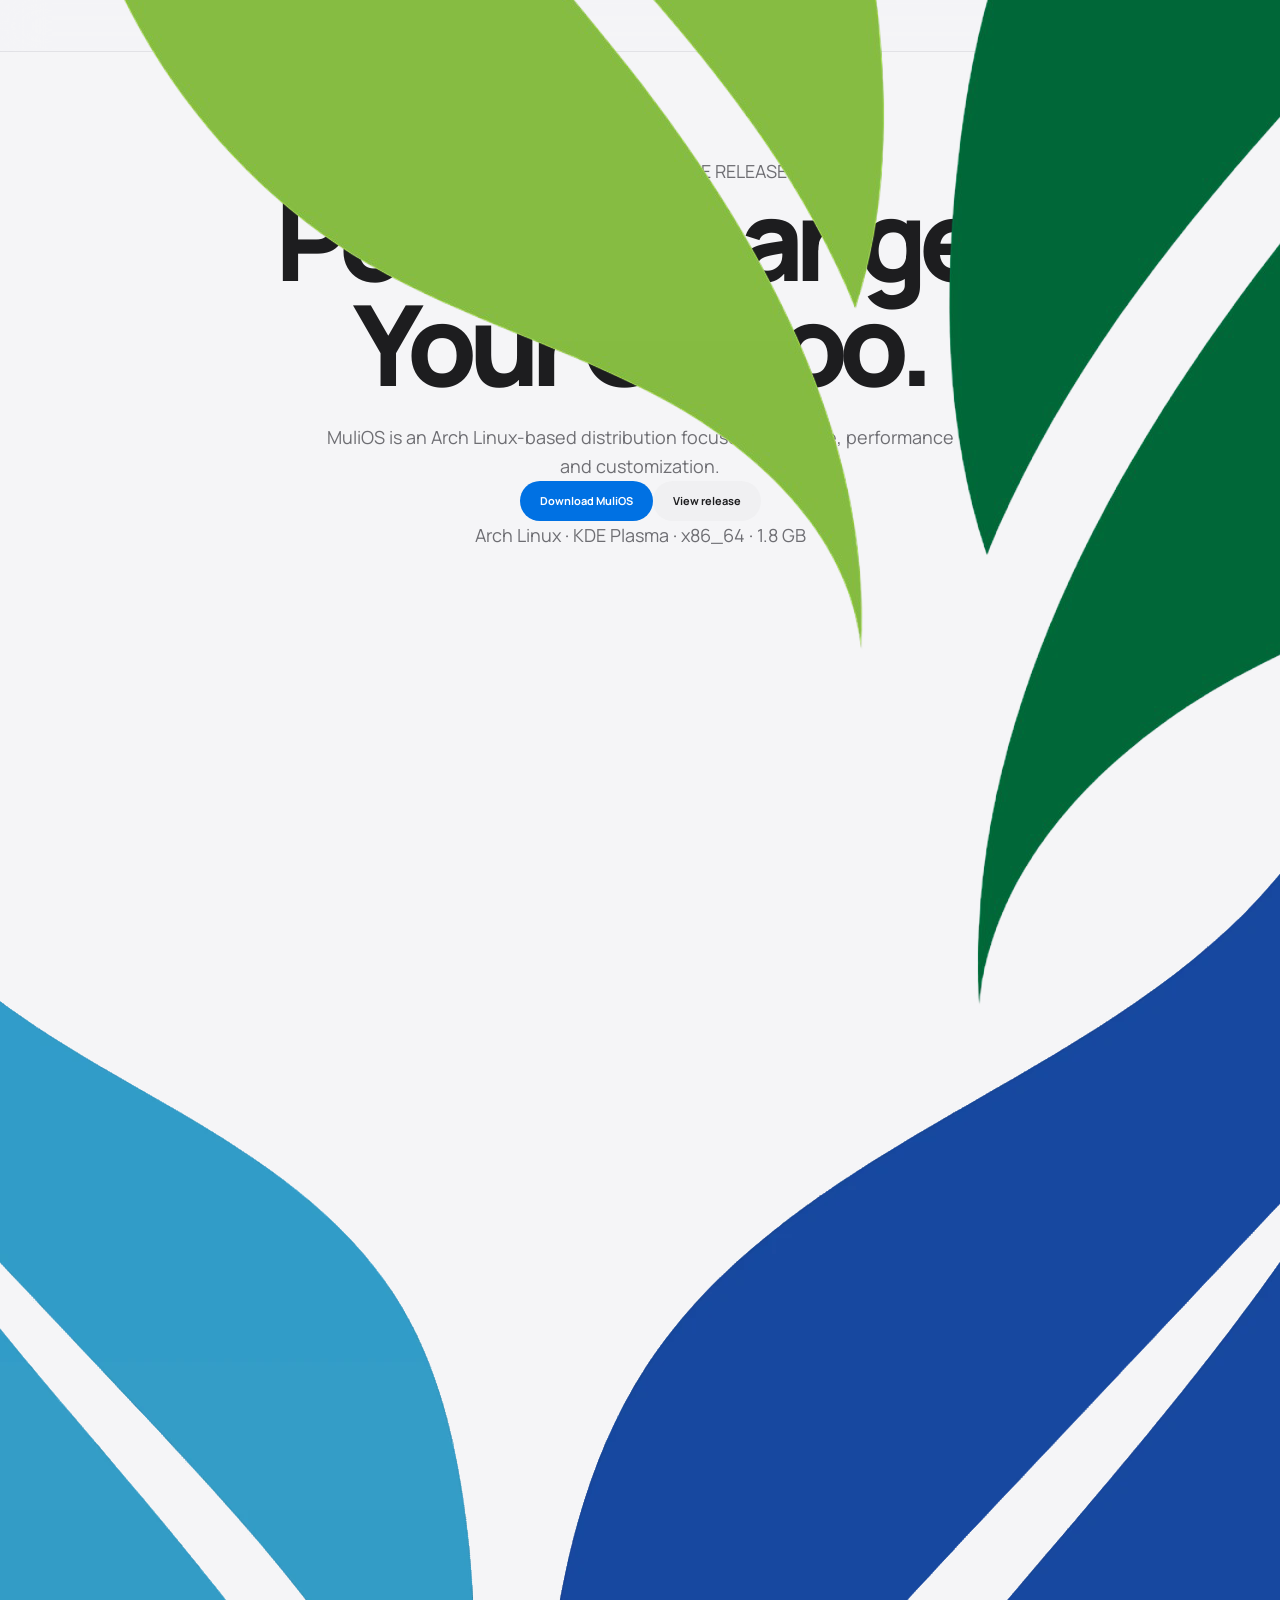
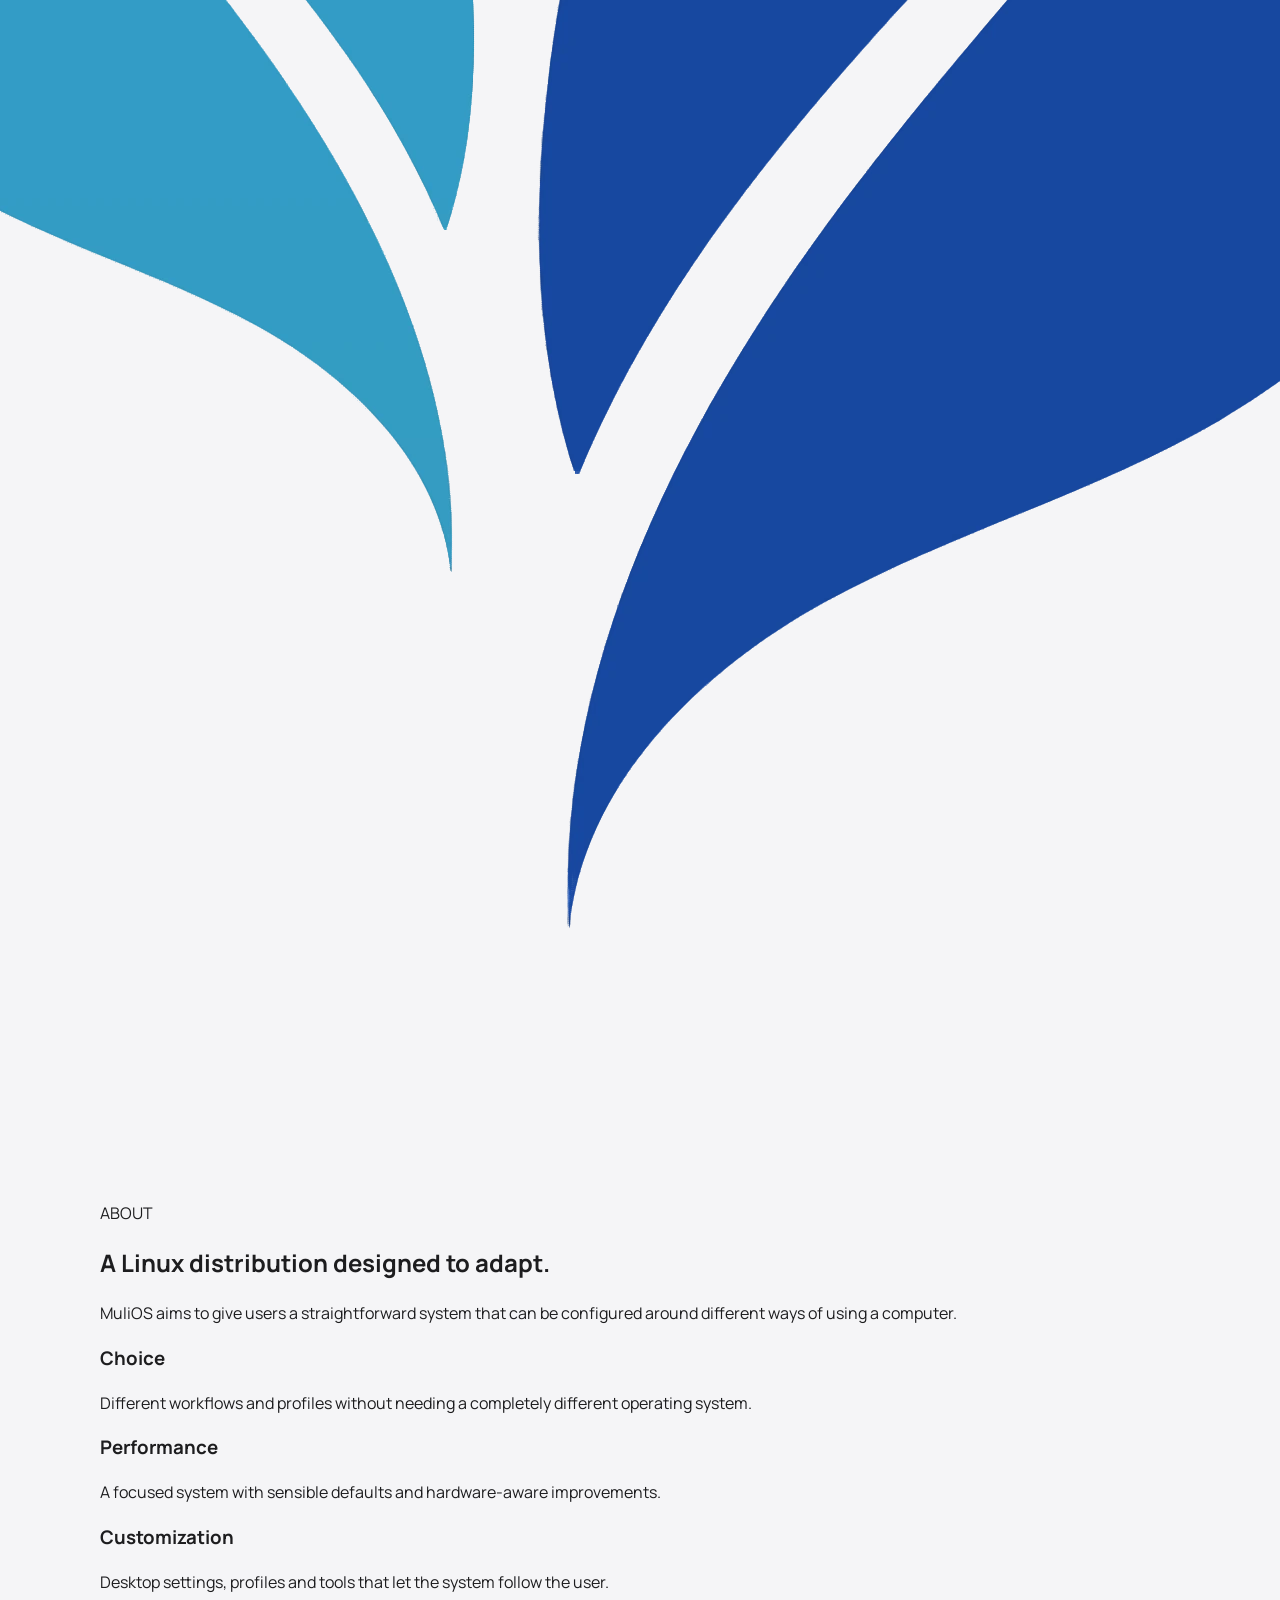
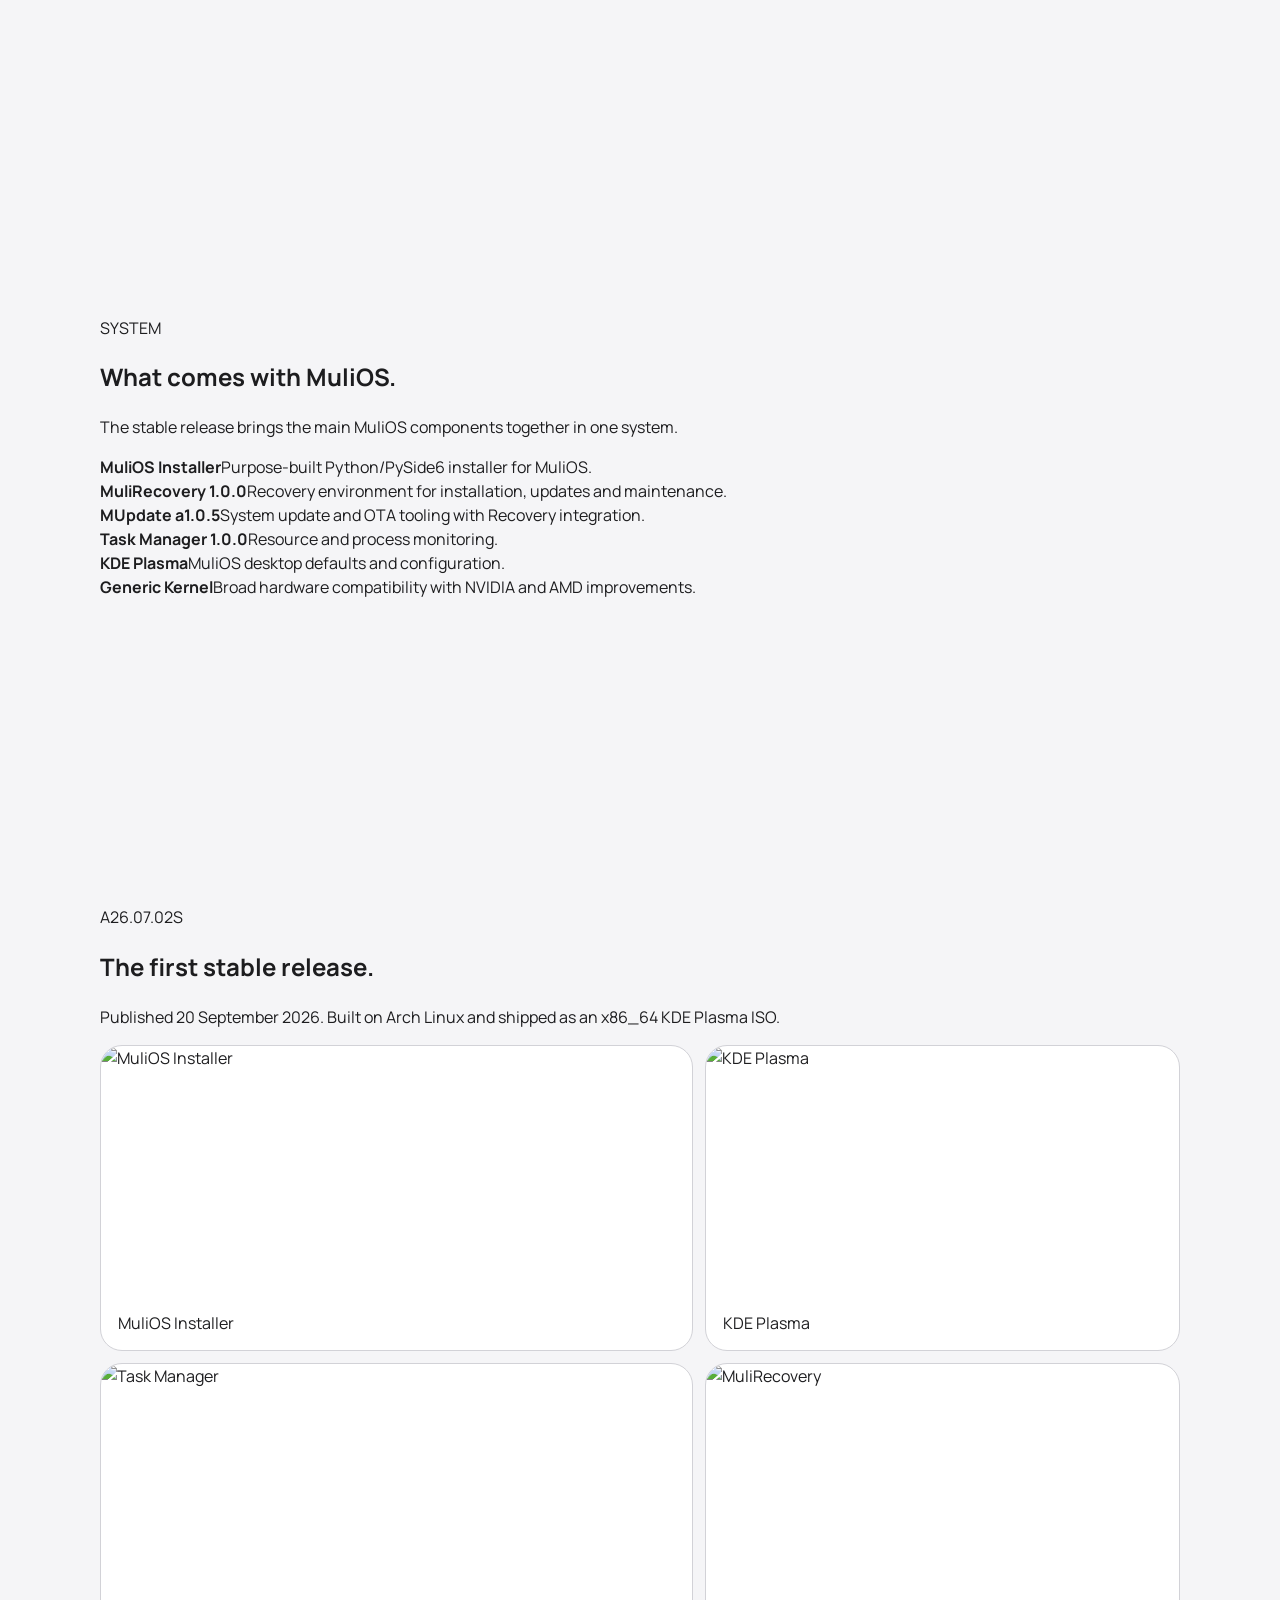
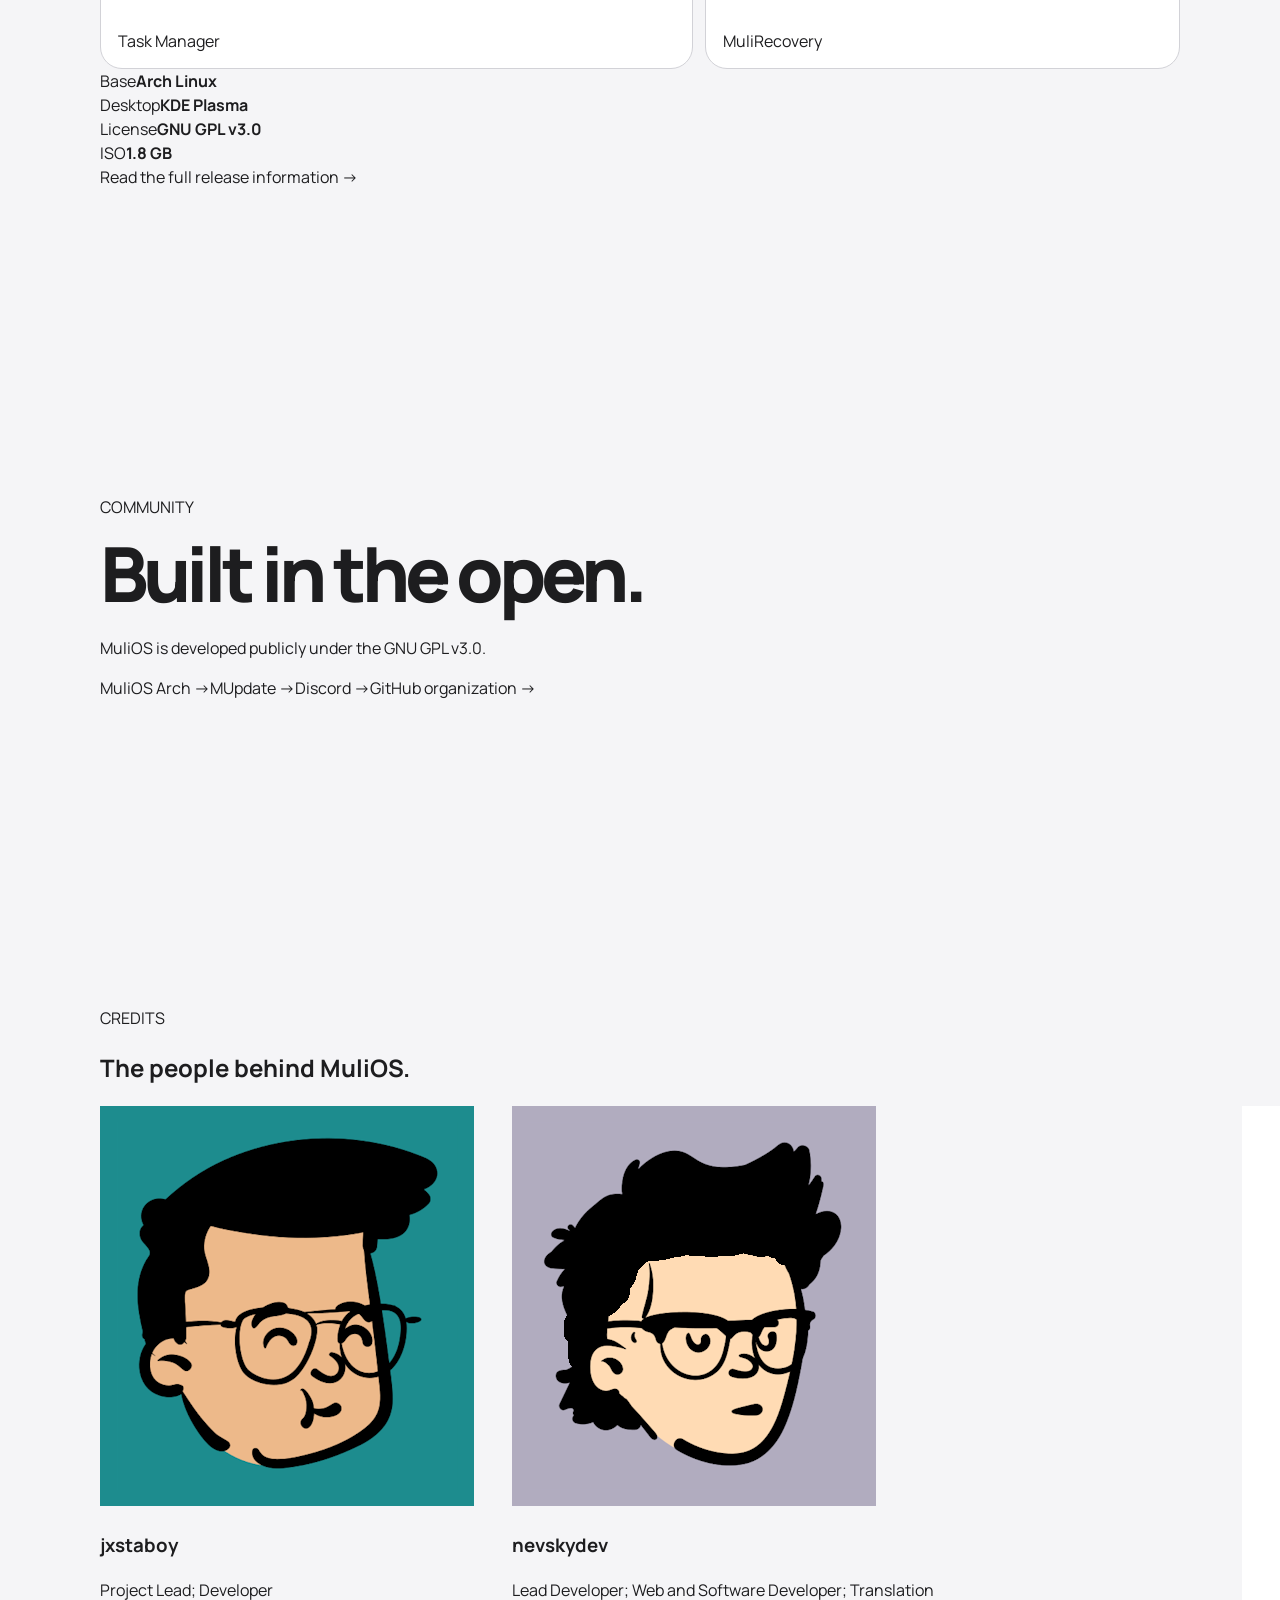
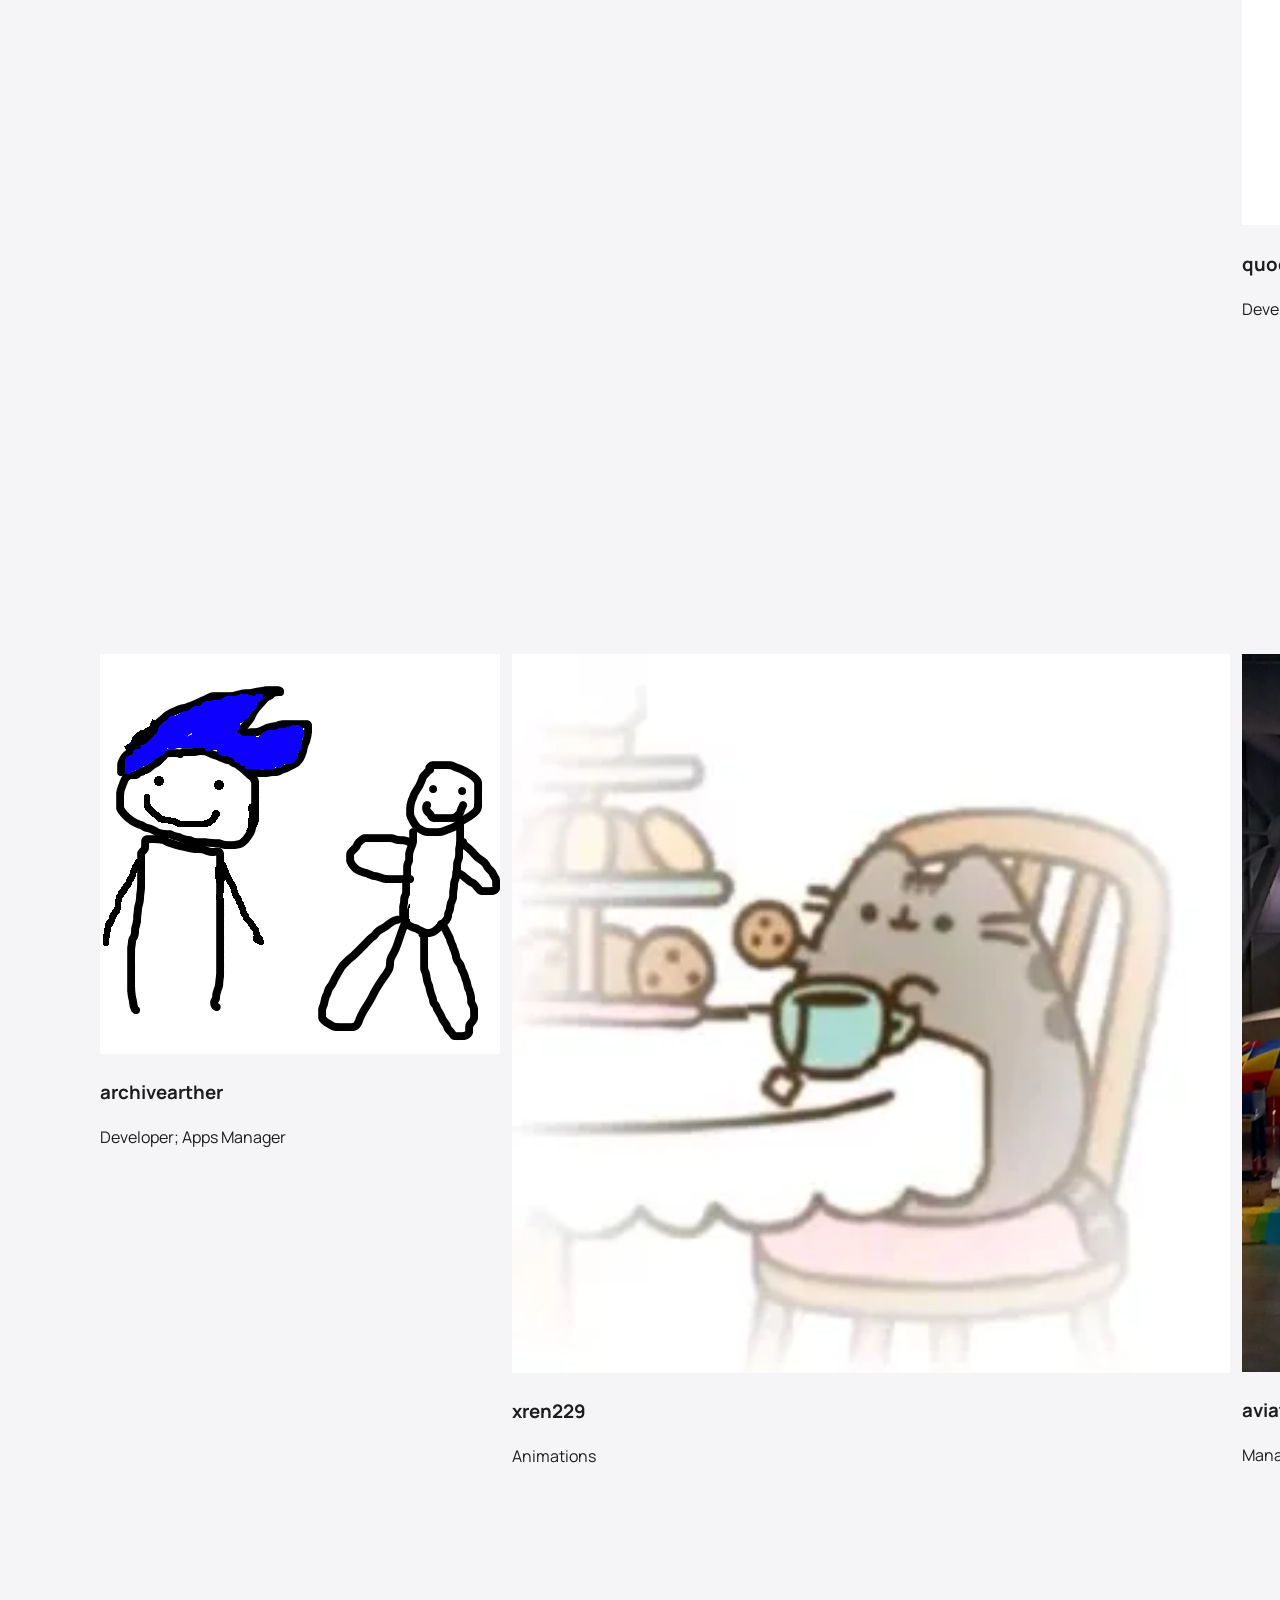
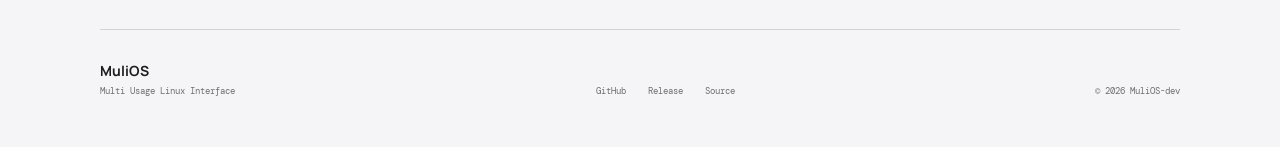
==== commit 8be865f5: "Rebuild homepage with a simpler MuliOS design" ====
--- a/index.html
+++ b/index.html
@@ -1,27 +1,10 @@
-<!doctype html>
-<html lang="en" data-theme="light"><head>
-<meta charset="utf-8"><meta name="viewport" content="width=device-width,initial-scale=1">
-<title>MuliOS — People change. Your OS too.</title>
-<meta name="description" content="MuliOS is an Arch Linux-based distribution focused on choice, performance and customization.">
-<link rel="stylesheet" href="styles.css"></head><body class="home-page">
-<header><nav class="navbar">
-<a class="logo" href="#top"><span class="logo-icon"><img src="logo.png" alt="MuliOS"></span><span class="logo-text"><h2>MuliOS</h2><span>Multi Usage Linux Interface</span></span></a>
-<div class="nav-links"><a href="#about">About</a><a href="#features">System</a><a href="#release">Release</a><a href="#community">Community</a><a href="#credits">Credits</a></div>
-<div class="nav-buttons"><div class="language-switcher"><button class="lang-toggle"><span class="lang-current">English</span> ▾</button><div class="lang-menu"><button class="lang-option" data-locale="en">English</button><button class="lang-option" data-locale="fr-FR">Français</button><button class="lang-option" data-locale="nb-NB">Norsk</button><button class="lang-option" data-locale="ru-RU">Русский</button><button class="lang-option" data-locale="sv-SE">Svenska</button><button class="lang-option" data-locale="vi-VN">Tiếng Việt</button></div></div><button id="themeToggle" aria-label="Toggle theme">Light</button><a class="github-btn" href="https://github.com/MuliOS-dev">GitHub ↗</a></div>
-</nav></header>
+<!doctype html><html lang="en" data-theme="light"><head><meta charset="utf-8"><meta name="viewport" content="width=device-width,initial-scale=1"><title>MuliOS — People change. Your OS too.</title><meta name="description" content="MuliOS is an Arch Linux-based distribution focused on choice, performance and customization."><link rel="stylesheet" href="styles.css"></head><body class="home-page">
+<header><nav class="navbar"><a class="logo" href="#top"><img src="logo.png" alt="MuliOS"><strong>MuliOS</strong></a><div class="nav-links"><a href="#about">About</a><a href="#features">System</a><a href="#release">Release</a><a href="#community">Community</a></div><div class="nav-buttons"><div class="language-switcher"><button class="lang-toggle"><span class="lang-current">English</span> ▾</button><div class="lang-menu"><button class="lang-option" data-locale="en">English</button><button class="lang-option" data-locale="fr-FR">Français</button><button class="lang-option" data-locale="nb-NB">Norsk</button><button class="lang-option" data-locale="ru-RU">Русский</button><button class="lang-option" data-locale="sv-SE">Svenska</button><button class="lang-option" data-locale="vi-VN">Tiếng Việt</button></div></div><button id="themeToggle" aria-label="Toggle theme">Dark</button><a class="github-btn" href="https://github.com/MuliOS-dev">GitHub</a></div></nav></header>
 <main id="top">
-<section class="hero"><div>
-<div class="hero-kicker"><span></span>A26.07.02S · FIRST STABLE RELEASE</div>
-<h1>People change.<br><em>Your OS too.</em></h1>
-<p>MuliOS is an Arch Linux-based distribution built around choice, performance and customization. The system is designed to adapt to different ways of using a machine.</p>
-<div class="hero-buttons"><a class="primary" href="https://github.com/MuliOS-dev/MuliOS-Arch/releases/download/A26.07.02S/MuliOS-26.07.02S-x86_64.iso">Download MuliOS <b>↘</b></a><a class="secondary" href="arch-a26.html">Read the release <b>→</b></a></div>
-<div class="hero-meta"><span>ARCH LINUX</span><i></i><span>KDE PLASMA</span><i></i><span>X86_64</span><i></i><span>1.8 GB</span></div>
-</div><div class="hero-visual"><img src="ArchMuli-nobg.png" alt="MuliOS Arch logo"><div class="release-float"><small>STABLE</small><strong>A26.07.02S</strong><span>20 September 2026</span></div><div class="system-float"><b>64</b><span>bit<br>x86_64</span></div></div></section>
-<div class="ticker"><div>CHOICE <i></i> PERFORMANCE <i></i> CUSTOMIZATION <i></i> OPEN SOURCE <i></i> CHOICE <i></i> PERFORMANCE <i></i> CUSTOMIZATION <i></i> OPEN SOURCE</div></div>
-<section id="about" class="section"><div class="section-label">01 / THE IDEA</div><div class="section-heading"><h2>Linux built around <em>the person using it.</em></h2><p>MuliOS is built around the idea that the operating system should adapt to different workflows rather than force every user into the same setup.</p></div><div class="principles"><article><small>01</small><h3>Choice</h3><p>Different workflows should not require different operating systems.</p></article><article><small>02</small><h3>Performance</h3><p>A focused system that makes sensible use of the hardware underneath it.</p></article><article><small>03</small><h3>Customization</h3><p>Profiles and desktop configuration let MuliOS follow the way you work.</p></article></div></section>
-<section id="features" class="section dark-section"><div class="section-label">02 / THE SYSTEM</div><div class="section-heading"><h2>One release. <em>Several rebuilt pieces.</em></h2><p>A26.07.02S brings the desktop, installer, recovery environment, updater and system tools together.</p></div><div class="feature-grid"><article class="feature-card feature-big"><small>01</small><div><h3>MuliOS Installer</h3><p>Rebuilt from scratch and purpose-built for MuliOS. The stable release no longer relies on Archinstall or Calamares for installation.</p></div></article><article class="feature-card"><small>02</small><h3>MuliRecovery 1.0.0</h3><p>Dedicated Recovery OS for installation, updates, recovery and maintenance.</p></article><article class="feature-card"><small>03</small><h3>MUpdate a1.0.5</h3><p>OTA updates, split ISO downloads, data backup and restore, and Recovery integration.</p></article><article class="feature-card"><small>04</small><h3>Task Manager 1.0.0</h3><p>System resource and process monitoring with a lightweight interface.</p></article><article class="feature-card"><small>05</small><h3>KDE Plasma</h3><p>MuliOS-specific defaults and desktop configuration for a consistent first boot.</p></article><article class="feature-card feature-wide"><small>06</small><div><h3>Generic Kernel</h3><p>Broad hardware compatibility and optimization for NVIDIA GPUs, AMD CPUs and AMD GPUs.</p></div><b class="mono-tag">X86_64 / GENERIC</b></article></div></section>
-<section id="release" class="section"><div class="section-label">03 / A26.07.02S</div><div class="release-heading"><h2>The first stable <em>release.</em></h2><div>26<span>.07.02S</span></div></div><div class="gallery"><figure class="gallery-main"><img src="https://github.com/user-attachments/assets/d5a62d0b-136e-4f10-8461-d2a0802ea5ed" alt="MuliOS Installer preview"><figcaption><b>MuliOS Installer</b><span>Purpose-built installation workflow</span></figcaption></figure><figure><img src="https://github.com/user-attachments/assets/cc61fa9e-3878-4765-80bf-296596acb658" alt="MuliOS desktop preview"><figcaption><b>KDE Plasma</b><span>MuliOS desktop</span></figcaption></figure><figure><img src="https://github.com/user-attachments/assets/40b99320-a196-448b-b2e3-ae899f05d13c" alt="MuliOS Task Manager preview"><figcaption><b>Task Manager</b><span>System monitoring</span></figcaption></figure><figure><img src="https://github.com/user-attachments/assets/1ea41a14-3edd-4df4-a9ca-68c87b9704b5" alt="MuliRecovery preview"><figcaption><b>MuliRecovery</b><span>Recovery environment</span></figcaption></figure><figure><img src="https://github.com/user-attachments/assets/1a48ffcd-09dc-4f6d-8e14-6026726445f1" alt="MuliOS Credits preview"><figcaption><b>Credits</b><span>MuliOS contributors</span></figcaption></figure></div><div class="release-bar"><div><small>BASE</small><b>Arch Linux</b></div><div><small>DESKTOP</small><b>KDE Plasma</b></div><div><small>IMAGE</small><b>1.8 GB</b></div><div><small>LICENSE</small><b>GNU GPL v3.0</b></div><a class="primary" href="https://github.com/MuliOS-dev/MuliOS-Arch/releases/download/A26.07.02S/MuliOS-26.07.02S-x86_64.iso">Download ISO ↘</a></div></section>
-<section class="quote"><div class="quote-inner"><span>“</span><h2>People change.<br><em>Your OS too.</em></h2><p>MuliOS project philosophy</p></div></section>
-<section id="community" class="section"><div class="section-label">04 / OPEN PROJECT</div><div class="community-layout"><div><h2>Built in the open.</h2><p>MuliOS is developed publicly under the GNU GPL v3.0. Follow the repositories, test releases, report issues and contribute to the project.</p></div><div class="community-links"><a href="https://github.com/MuliOS-dev/MuliOS-Arch"><span>01</span>MuliOS Arch <b>↗</b></a><a href="https://github.com/MuliOS-dev/update"><span>02</span>MUpdate <b>↗</b></a><a href="https://discord.gg/3FzUdGbWMf"><span>03</span>Discord <b>↗</b></a><a href="https://github.com/MuliOS-dev"><span>04</span>MuliOS organization <b>↗</b></a></div></div></section>
-<section id="credits" class="section credits"><div class="section-label">05 / CREDITS</div><div class="section-heading"><h2>The people behind <em>MuliOS.</em></h2></div><div class="credits-grid"><article class="credit-card"><img src="assets/creditslogos/dev1.png" alt=""><span>01</span><h3>jxstaboy</h3><p>Project Lead; Developer</p></article><article class="credit-card"><img src="assets/creditslogos/dev2.png" alt=""><span>02</span><h3>nevskydev</h3><p>Lead Developer; Web and Software Developer; Translation</p></article><article class="credit-card"><img src="assets/creditslogos/dev3.png" alt=""><span>03</span><h3>quoc_baoz</h3><p>Developer; Apps Manager; Translation</p></article><article class="credit-card"><img src="assets/creditslogos/dev4.webp" alt=""><span>04</span><h3>redstonecoredev</h3><p>Lead Developer; Developer</p></article><article class="credit-card"><img src="assets/creditslogos/dev5.png" alt=""><span>05</span><h3>archivearther</h3><p>Developer; Apps Manager</p></article><article class="credit-card"><img src="assets/creditslogos/dev6.png" alt=""><span>06</span><h3>xren229</h3><p>Animations</p></article><article class="credit-card"><img src="assets/creditslogos/dev7.png" alt=""><span>07</span><h3>aviationlolz</h3><p>Manager</p></article></div></section>
-</main><footer><div class="footer-brand"><strong>MuliOS</strong><span>Multi Usage Linux Interface</span></div><div class="footer-links"><a href="https://github.com/MuliOS-dev">GitHub</a><a href="https://github.com/MuliOS-dev/MuliOS-Arch/releases/tag/A26.07.02S">Release notes</a><a href="https://github.com/MuliOS-dev/MuliOS-dev.github.io">Source</a></div><small>© 2026 MuliOS-dev</small></footer><script src="script.js"></script></body></html>+<section class="hero"><div class="hero-copy"><p class="eyebrow">A26.07.02S · FIRST STABLE RELEASE</p><h1>People change.<br>Your OS too.</h1><p class="hero-text">MuliOS is an Arch Linux-based distribution focused on choice, performance and customization.</p><div class="buttons"><a class="button primary" href="https://github.com/MuliOS-dev/MuliOS-Arch/releases/download/A26.07.02S/MuliOS-26.07.02S-x86_64.iso">Download MuliOS</a><a class="button secondary" href="arch-a26.html">View release</a></div><p class="meta">Arch Linux · KDE Plasma · x86_64 · 1.8 GB</p></div><img class="hero-logo" src="ArchMuli-nobg.png" alt="MuliOS Arch"></section>
+<section id="about" class="section"><p class="eyebrow">ABOUT</p><div class="section-intro"><h2>A Linux distribution designed to adapt.</h2><p>MuliOS aims to give users a straightforward system that can be configured around different ways of using a computer.</p></div><div class="three-columns"><article><h3>Choice</h3><p>Different workflows and profiles without needing a completely different operating system.</p></article><article><h3>Performance</h3><p>A focused system with sensible defaults and hardware-aware improvements.</p></article><article><h3>Customization</h3><p>Desktop settings, profiles and tools that let the system follow the user.</p></article></div></section>
+<section id="features" class="section section-alt"><p class="eyebrow">SYSTEM</p><div class="section-intro"><h2>What comes with MuliOS.</h2><p>The stable release brings the main MuliOS components together in one system.</p></div><div class="system-list"><div><strong>MuliOS Installer</strong><span>Purpose-built Python/PySide6 installer for MuliOS.</span></div><div><strong>MuliRecovery 1.0.0</strong><span>Recovery environment for installation, updates and maintenance.</span></div><div><strong>MUpdate a1.0.5</strong><span>System update and OTA tooling with Recovery integration.</span></div><div><strong>Task Manager 1.0.0</strong><span>Resource and process monitoring.</span></div><div><strong>KDE Plasma</strong><span>MuliOS desktop defaults and configuration.</span></div><div><strong>Generic Kernel</strong><span>Broad hardware compatibility with NVIDIA and AMD improvements.</span></div></div></section>
+<section id="release" class="section"><p class="eyebrow">A26.07.02S</p><div class="section-intro"><h2>The first stable release.</h2><p>Published 20 September 2026. Built on Arch Linux and shipped as an x86_64 KDE Plasma ISO.</p></div><div class="gallery"><figure><img src="https://github.com/user-attachments/assets/d5a62d0b-136e-4f10-8461-d2a0802ea5ed" alt="MuliOS Installer"><figcaption>MuliOS Installer</figcaption></figure><figure><img src="https://github.com/user-attachments/assets/cc61fa9e-3878-4765-80bf-296596acb658" alt="KDE Plasma"><figcaption>KDE Plasma</figcaption></figure><figure><img src="https://github.com/user-attachments/assets/40b99320-a196-448b-b2e3-ae899f05d13c" alt="Task Manager"><figcaption>Task Manager</figcaption></figure><figure><img src="https://github.com/user-attachments/assets/1ea41a14-3edd-4df4-a9ca-68c87b9704b5" alt="MuliRecovery"><figcaption>MuliRecovery</figcaption></figure></div><div class="release-info"><div><span>Base</span><strong>Arch Linux</strong></div><div><span>Desktop</span><strong>KDE Plasma</strong></div><div><span>License</span><strong>GNU GPL v3.0</strong></div><div><span>ISO</span><strong>1.8 GB</strong></div></div><a class="text-link" href="arch-a26.html">Read the full release information →</a></section>
+<section id="community" class="section section-alt"><p class="eyebrow">COMMUNITY</p><div class="community"><div><h2>Built in the open.</h2><p>MuliOS is developed publicly under the GNU GPL v3.0.</p></div><div class="links"><a href="https://github.com/MuliOS-dev/MuliOS-Arch">MuliOS Arch <span>→</span></a><a href="https://github.com/MuliOS-dev/update">MUpdate <span>→</span></a><a href="https://discord.gg/3FzUdGbWMf">Discord <span>→</span></a><a href="https://github.com/MuliOS-dev">GitHub organization <span>→</span></a></div></div></section>
+<section id="credits" class="section credits"><p class="eyebrow">CREDITS</p><div class="section-intro"><h2>The people behind MuliOS.</h2></div><div class="credits-grid"><article><img src="assets/creditslogos/dev1.png" alt=""><h3>jxstaboy</h3><p>Project Lead; Developer</p></article><article><img src="assets/creditslogos/dev2.png" alt=""><h3>nevskydev</h3><p>Lead Developer; Web and Software Developer; Translation</p></article><article><img src="assets/creditslogos/dev3.png" alt=""><h3>quoc_baoz</h3><p>Developer; Apps Manager; Translation</p></article><article><img src="assets/creditslogos/dev4.webp" alt=""><h3>redstonecoredev</h3><p>Lead Developer; Developer</p></article><article><img src="assets/creditslogos/dev5.png" alt=""><h3>archivearther</h3><p>Developer; Apps Manager</p></article><article><img src="assets/creditslogos/dev6.png" alt=""><h3>xren229</h3><p>Animations</p></article><article><img src="assets/creditslogos/dev7.png" alt=""><h3>aviationlolz</h3><p>Manager</p></article></div></section>
+</main><footer><div><strong>MuliOS</strong><span>Multi Usage Linux Interface</span></div><div class="footer-links"><a href="https://github.com/MuliOS-dev">GitHub</a><a href="https://github.com/MuliOS-dev/MuliOS-Arch/releases/tag/A26.07.02S">Release</a><a href="https://github.com/MuliOS-dev/MuliOS-dev.github.io">Source</a></div><small>© 2026 MuliOS-dev</small></footer><script src="script.js"></script></body></html>
--- a/styles.css
+++ b/styles.css
@@ -1,15 +1,119 @@
 @import url('https://fonts.googleapis.com/css2?family=DM+Mono:wght@400;500&family=Manrope:wght@400;500;600;700;800&display=swap');
-:root{--bg:#080a09;--panel:#101411;--panel2:#151a16;--text:#f1f5f0;--muted:#929a94;--line:#252b27;--green:#a7e85b;--green2:#6fbf35;--blue:#69aefc;--max:1240px}
-*{box-sizing:border-box}html{scroll-behavior:smooth}body{margin:0;background:var(--bg);color:var(--text);font-family:Manrope,system-ui,sans-serif}a{color:inherit;text-decoration:none}button{font:inherit;color:inherit}img{max-width:100%;display:block}
-.topbar{height:72px;display:flex;align-items:center;gap:32px;padding:0 36px;border-bottom:1px solid var(--line);position:sticky;top:0;z-index:20;background:rgba(8,10,9,.82);backdrop-filter:blur(18px)}.brand{display:flex;align-items:center;gap:10px;font-weight:800;letter-spacing:-.03em;font-size:19px}.brand img{width:29px;height:29px;object-fit:contain}.topbar nav{display:flex;gap:24px;margin:auto;font-size:13px;color:#b9c0bb}.topbar nav a:hover,.text-link:hover{color:var(--text)}.top-actions{display:flex;align-items:center;gap:14px;font-size:12px}.text-link{color:#aeb5b0}.top-actions button{border:0;background:none;cursor:pointer;color:#aeb5b0}.github{padding:9px 14px;border:1px solid #39403b;border-radius:7px;background:#151916}
-.hero,.release-hero{max-width:var(--max);margin:auto;min-height:760px;padding:110px 36px 100px;display:grid;grid-template-columns:1.05fr .95fr;gap:50px;align-items:center}.eyebrow,.section-head>span,.release-intro>span,.release-feature>div>span,.specs>div>span,.community>div>span{font:500 11px 'DM Mono',monospace;letter-spacing:.16em;color:var(--green);text-transform:uppercase}.hero h1,.release-hero h1{font-size:clamp(58px,8vw,112px);line-height:.9;letter-spacing:-.075em;margin:25px 0 30px}.hero h1 span,.release-hero h1 span{color:var(--green)}.hero-lead{max-width:610px;color:#aab1ac;font-size:18px;line-height:1.65}.actions{display:flex;gap:12px;margin:34px 0 42px;flex-wrap:wrap}.button{display:inline-flex;padding:13px 19px;border-radius:7px;font-weight:700;font-size:13px;border:1px solid var(--line)}.button.primary{background:var(--green);color:#091006;border-color:var(--green)}.button.ghost{background:#111512}.hero-facts{display:flex;gap:34px}.hero-facts div{display:flex;gap:10px;align-items:center;font-size:12px;color:#aeb5b0}.hero-facts b{font:500 10px 'DM Mono';color:#5f695f}
-.hero-art{min-height:520px;position:relative;display:grid;place-items:center;overflow:hidden}.hero-art img{width:min(440px,72%);position:relative;z-index:3;filter:drop-shadow(0 20px 60px rgba(167,232,91,.12))}.art-grid{position:absolute;inset:0;background-image:linear-gradient(#1b211d 1px,transparent 1px),linear-gradient(90deg,#1b211d 1px,transparent 1px);background-size:42px 42px;mask-image:radial-gradient(circle,#000 15%,transparent 70%);opacity:.55}.art-orbit{position:absolute;border:1px solid #283029;border-radius:50%;z-index:1}.orbit-a{width:440px;height:440px}.orbit-b{width:620px;height:240px;transform:rotate(-25deg)}.version-card{position:absolute;right:2%;bottom:7%;background:#0d110e;border:1px solid #313832;padding:14px 16px;display:grid;gap:4px;z-index:5}.version-card span,.version-card small{font:500 9px 'DM Mono';color:#7e887f;letter-spacing:.12em}.version-card strong{font-size:19px;letter-spacing:-.04em}
-.statement{border-top:1px solid var(--line);border-bottom:1px solid var(--line);padding:100px 36px;display:flex;max-width:var(--max);margin:auto;justify-content:space-between;gap:50px;align-items:end}.statement p{font-size:clamp(42px,6vw,82px);line-height:.92;letter-spacing:-.07em;margin:0}.statement strong{color:var(--green)}.statement>span{color:#777f79;max-width:280px;line-height:1.5;font-size:13px}
-.content-section,.system-section,.release-section,.community{max-width:var(--max);margin:auto;padding:130px 36px}.section-head{display:grid;grid-template-columns:.35fr 1fr;gap:30px;margin-bottom:70px}.section-head h2,.community h2,.release-copy h2,.release-intro h2,.release-feature h2,.specs h2{font-size:clamp(43px,6vw,78px);line-height:.95;letter-spacing:-.065em;margin:0}.section-head h2 em,.community h2 em,.release-intro h2 em{font-style:normal;color:#68716a}.principles{display:grid;grid-template-columns:repeat(3,1fr);gap:1px;background:var(--line)}.principles article{background:var(--bg);padding:35px;min-height:250px}.principles i,.system-card small{font:500 11px 'DM Mono';color:var(--green);font-style:normal}.principles h3{font-size:25px;margin:70px 0 10px}.principles p,.system-card p,.release-copy p,.release-intro p,.release-feature p{color:#8e9790;line-height:1.7;font-size:14px}
-.system-section{max-width:none;background:#0d110e;border-top:1px solid var(--line);border-bottom:1px solid var(--line)}.system-section>.section-head,.system-grid{max-width:var(--max);margin-left:auto;margin-right:auto}.system-grid{display:grid;grid-template-columns:repeat(3,1fr);gap:12px}.system-card{min-height:260px;background:var(--panel);border:1px solid #242b26;padding:28px;display:flex;flex-direction:column}.system-card h3{font-size:25px;margin:50px 0 0}.system-card p{margin:12px 0}.system-card a{margin-top:auto;color:var(--green);font:500 11px 'DM Mono'}.system-card.large{grid-column:span 2;min-height:330px;background:linear-gradient(135deg,#172015,#101511)}.system-card.wide{grid-column:span 3;min-height:170px;display:grid;grid-template-columns:70px 1fr}.system-card.wide h3{margin:0}
-.release-section{display:grid;grid-template-columns:1.1fr .9fr;gap:70px;align-items:center}.release-image{background:#111512;border:1px solid #283029;padding:12px}.release-image img{width:100%}.release-copy>span{font:500 11px 'DM Mono';letter-spacing:.15em;color:var(--green)}.release-copy h2{margin:20px 0}.release-copy dl{display:grid;grid-template-columns:repeat(3,1fr);gap:15px;margin:35px 0}.release-copy dt{font:500 9px 'DM Mono';color:#68716a;text-transform:uppercase}.release-copy dd{margin:5px 0 0;font-size:13px}.gallery{max-width:var(--max);margin:0 auto;padding:0 36px 130px;display:grid;grid-template-columns:1.4fr 1fr;gap:12px}.gallery img{width:100%;height:310px;object-fit:cover;border:1px solid #252c27;background:#111512}.gallery img:first-child{grid-row:span 2;height:632px}
-.community{display:grid;grid-template-columns:1fr 1fr;gap:70px;border-top:1px solid var(--line)}.community-links{border-top:1px solid var(--line)}.community-links a{display:flex;justify-content:space-between;gap:20px;padding:23px 0;border-bottom:1px solid var(--line);font-size:14px}.community-links span{color:#777f79}.closing{text-align:center;padding:170px 30px;border-top:1px solid var(--line)}.closing p{font:500 11px 'DM Mono';letter-spacing:.2em;color:var(--green)}.closing h2{font-size:clamp(55px,9vw,130px);line-height:.86;letter-spacing:-.08em;margin:30px 0 0}.closing h2 span{color:var(--green)}
-footer{border-top:1px solid var(--line);padding:24px 36px;display:flex;justify-content:space-between;color:#626a63;font:500 10px 'DM Mono';text-transform:uppercase;letter-spacing:.08em}footer a{color:#a1a9a2}
-.release-hero{min-height:700px}.release-hero img{width:min(460px,90%);justify-self:center}.release-intro{max-width:var(--max);margin:auto;padding:120px 36px;border-top:1px solid var(--line)}.release-intro h2{margin:25px 0}.release-intro p{max-width:620px}.release-feature{max-width:var(--max);margin:auto;padding:80px 36px;display:grid;grid-template-columns:1.3fr .7fr;gap:70px;align-items:center}.release-feature.reverse{grid-template-columns:.7fr 1.3fr}.release-feature.reverse img{grid-column:2;grid-row:1}.release-feature.reverse div{grid-column:1;grid-row:1}.release-feature img{width:100%;border:1px solid #29302b;background:#101411}.release-feature h2{font-size:clamp(38px,5vw,68px);margin:20px 0}.specs{max-width:var(--max);margin:80px auto;padding:90px 36px;border-top:1px solid var(--line)}.spec-grid{display:grid;grid-template-columns:repeat(3,1fr);gap:1px;background:var(--line);margin-top:50px}.spec-grid div{background:var(--bg);padding:22px;display:grid;gap:8px}.spec-grid b{font:500 9px 'DM Mono';color:#697269;text-transform:uppercase}.spec-grid span{font-size:13px;overflow-wrap:anywhere}.release-end{text-align:center;padding:130px 30px;border-top:1px solid var(--line)}.release-end p{color:#7e877f;font:500 11px 'DM Mono';letter-spacing:.15em;text-transform:uppercase}.release-end .button{margin-top:15px}
-@media(max-width:900px){.topbar{padding:0 20px}.topbar nav{display:none}.top-actions .text-link{display:none}.hero,.release-hero{grid-template-columns:1fr;padding:80px 22px}.hero{min-height:auto}.hero-art{min-height:420px;order:-1}.hero h1,.release-hero h1{font-size:clamp(54px,15vw,90px)}.statement,.section-head,.release-section,.community{grid-template-columns:1fr;display:grid}.statement{padding:80px 22px}.content-section,.system-section,.release-section,.community,.release-intro,.release-feature,.specs{padding-left:22px;padding-right:22px}.principles,.system-grid,.spec-grid{grid-template-columns:1fr}.system-card.large,.system-card.wide{grid-column:auto}.gallery{padding-left:22px;padding-right:22px;grid-template-columns:1fr}.gallery img:first-child{height:auto;grid-row:auto}.gallery img{height:auto}.release-feature,.release-feature.reverse{grid-template-columns:1fr;gap:35px}.release-feature.reverse img,.release-feature.reverse div{grid-column:auto;grid-row:auto}.hero-facts{gap:18px}.release-copy dl{grid-template-columns:1fr 1fr}.closing{padding:120px 22px}footer{padding:22px;flex-wrap:wrap;gap:10px}}
-@media(prefers-reduced-motion:no-preference){.hero-art img{animation:float 7s ease-in-out infinite}@keyframes float{50%{transform:translateY(-10px)}}}+
+:root{
+  --bg:#f5f5f7;--surface:#fff;--surface2:#f0f0f2;--text:#1d1d1f;--muted:#6e6e73;
+  --line:#d2d2d7;--accent:#0071e3;--accent-soft:#e8f3ff;--green:#a8d84e;
+  --shadow:0 24px 70px rgba(0,0,0,.10);--radius:28px
+}
+[data-theme=dark]{
+  --bg:#000;--surface:#101010;--surface2:#1c1c1e;--text:#f5f5f7;--muted:#a1a1a6;
+  --line:#38383a;--accent:#2997ff;--accent-soft:#10243a;--shadow:0 24px 80px rgba(0,0,0,.45)
+}
+*{box-sizing:border-box}
+html{scroll-behavior:smooth}
+body{margin:0;background:var(--bg);color:var(--text);font-family:Manrope,-apple-system,BlinkMacSystemFont,"Segoe UI",sans-serif;line-height:1.5;overflow-x:hidden}
+a{text-decoration:none;color:inherit}button{font:inherit}
+header{position:sticky;top:0;z-index:100}
+.navbar{
+  width:100%;height:52px;padding:0 max(22px,calc((100% - 1180px)/2));
+  display:flex;align-items:center;gap:28px;background:color-mix(in srgb,var(--bg) 82%,transparent);
+  backdrop-filter:saturate(180%) blur(22px);border-bottom:1px solid color-mix(in srgb,var(--line) 55%,transparent)
+}
+.logo{display:flex;align-items:center;gap:9px;margin-right:auto}.logo-icon{width:25px;height:25px;display:grid;place-items:center;overflow:hidden}
+.logo-icon img{width:24px;height:24px;object-fit:contain}
+.logo-text h2{font-size:14px;line-height:1;margin:0;letter-spacing:-.03em}.logo-text>span{display:none}
+.nav-links{display:flex;gap:27px}.nav-links a{font-size:11px;color:var(--muted);transition:.2s}.nav-links a:hover,.nav-links a.active{color:var(--text)}
+.nav-buttons{display:flex;align-items:center;gap:8px}.language-switcher{position:relative}
+.lang-toggle,#themeToggle{border:0;background:transparent;color:var(--muted);font-size:11px;padding:7px 5px;cursor:pointer}.lang-toggle:hover,#themeToggle:hover{color:var(--text)}
+.lang-menu{display:none;position:absolute;right:0;top:37px;width:160px;padding:6px;background:var(--surface);border:1px solid var(--line);border-radius:14px;box-shadow:var(--shadow)}
+.language-switcher.open .lang-menu{display:grid;gap:2px}.lang-option{border:0;background:transparent;color:var(--text);text-align:left;padding:9px 10px;border-radius:9px;cursor:pointer;font-size:11px}.lang-option:hover,.lang-option.active{background:var(--surface2)}
+.github-btn{background:var(--text);color:var(--bg);padding:7px 13px;border-radius:999px;font-size:10px;font-weight:700}
+.home-page .logo-icon img{filter:hue-rotate(265deg) saturate(1.15)}
+
+.hero{
+  width:min(1180px,calc(100% - 40px));min-height:820px;margin:auto;padding:105px 0 90px;
+  display:flex;flex-direction:column;align-items:center;text-align:center
+}
+.hero>div:first-child{max-width:850px}
+.hero-kicker{font:500 10px DM Mono,monospace;letter-spacing:.12em;color:var(--muted);margin-bottom:25px}
+.hero-kicker span{display:inline-block;width:6px;height:6px;border-radius:50%;background:var(--green);margin-right:7px}
+h1{font-size:clamp(60px,9vw,112px);line-height:.94;letter-spacing:-.075em;margin:0 0 27px;font-weight:800}
+h1 em,h2 em{font-style:normal;color:var(--accent)}
+.hero p,.lead{max-width:650px;margin:0 auto;color:var(--muted);font-size:18px;line-height:1.6}
+.hero-buttons{display:flex;justify-content:center;gap:10px;flex-wrap:wrap;margin:30px 0 20px}
+.primary,.secondary{
+  display:inline-flex;align-items:center;justify-content:center;gap:13px;border-radius:999px;
+  padding:12px 20px;font-size:11px;font-weight:700;transition:transform .2s,background .2s
+}
+.primary{background:var(--accent);color:#fff}.secondary{background:var(--surface2);color:var(--text)}
+.primary:hover,.secondary:hover{transform:scale(1.025)}
+.hero-meta{display:flex;justify-content:center;gap:10px;flex-wrap:wrap;color:var(--muted);font:9px DM Mono,monospace}
+.hero-meta i{width:3px;height:3px;background:var(--line);border-radius:50%;margin-top:4px}
+.hero-visual{width:min(900px,100%);height:470px;display:grid;place-items:center;position:relative;margin-top:55px}
+.hero-visual>img{width:min(360px,55%);z-index:1;filter:drop-shadow(0 30px 45px rgba(0,0,0,.22))}
+.rings,.rings:before,.rings:after{position:absolute;border:1px solid var(--line);border-radius:50%;width:390px;height:390px;opacity:.65}
+.rings:before,.rings:after{content:"";inset:50%;transform:translate(-50%,-50%)}.rings:before{width:520px;height:520px;border-color:color-mix(in srgb,var(--accent) 16%,var(--line))}.rings:after{width:285px;height:285px}
+.release-float,.system-float{
+  position:absolute;background:color-mix(in srgb,var(--surface) 94%,transparent);border:1px solid var(--line);
+  box-shadow:var(--shadow);border-radius:16px;padding:12px 15px;z-index:2;text-align:left
+}
+.release-float{top:30px;right:4%}.release-float small,.release-float span,.system-float span{display:block;font:8px DM Mono,monospace;color:var(--muted)}
+.release-float strong{display:block;font-size:16px;margin:3px 0}.system-float{left:4%;bottom:35px;display:flex;gap:8px;align-items:center}.system-float b{font:500 20px DM Mono,monospace;color:var(--accent)}
+.ticker{border-block:1px solid var(--line);overflow:hidden;background:var(--surface)}
+.ticker>div{width:max-content;padding:14px 0;font:500 9px DM Mono,monospace;letter-spacing:.12em;color:var(--muted);word-spacing:18px}
+.ticker i{display:inline-block;width:3px;height:3px;background:var(--accent);border-radius:50%;margin:0 5px}
+
+.section{width:min(1080px,calc(100% - 40px));margin:auto;padding:145px 0}
+.section-label{font:500 9px DM Mono,monospace;color:var(--muted);letter-spacing:.12em;margin-bottom:24px}
+.section-heading{max-width:850px;margin-bottom:65px}
+.section-heading h2,.release-heading h2,.community h2{font-size:clamp(42px,6vw,76px);line-height:1;letter-spacing:-.065em;margin:0;font-weight:800}
+.section-heading>p,.community-layout p{margin:24px 0 0;color:var(--muted);font-size:16px;line-height:1.7;max-width:650px}
+.principles{display:grid;grid-template-columns:repeat(3,1fr);gap:12px}
+.principles article{background:var(--surface);border-radius:22px;padding:30px;min-height:235px}
+.principles small,.feature-card>small,.credit-card>span{font:500 9px DM Mono,monospace;color:var(--accent)}
+.principles h3{font-size:25px;letter-spacing:-.045em;margin:65px 0 8px}.principles p,.feature-card p,.credit-card p{font-size:12px;color:var(--muted);margin:0;line-height:1.65}
+
+.dark-section{width:100%;background:var(--surface);padding:145px max(20px,calc((100% - 1080px)/2));border-block:1px solid var(--line)}
+.dark-section .section-label,.dark-section .section-heading{max-width:1080px;margin-left:auto;margin-right:auto}
+.feature-grid{max-width:1080px;margin:auto;display:grid;grid-template-columns:repeat(2,1fr);gap:12px}
+.feature-card{min-height:250px;background:var(--bg);border-radius:24px;padding:30px;display:flex;flex-direction:column}
+.feature-card h3{font-size:27px;letter-spacing:-.045em;margin:25px 0 9px}.feature-big{grid-row:span 2;min-height:512px;justify-content:space-between}.feature-big h3{font-size:40px}.feature-wide{grid-column:1/-1;min-height:150px;display:grid;grid-template-columns:35px 1fr auto;gap:18px;align-items:center}.feature-wide h3{margin:0 0 7px}.mono-tag{font:9px DM Mono,monospace;color:var(--muted);background:var(--surface);border-radius:999px;padding:8px 11px}
+
+.release-heading{display:flex;justify-content:space-between;align-items:end;margin-bottom:45px;gap:30px}
+.release-heading>div{font:500 clamp(40px,7vw,78px)/.9 DM Mono,monospace;letter-spacing:-.08em;color:var(--muted)}
+.release-heading>div span{color:var(--accent)}
+.gallery{display:grid;grid-template-columns:1.25fr 1fr;gap:12px}
+.gallery figure{margin:0;background:var(--surface);border-radius:22px;overflow:hidden;border:1px solid var(--line)}
+.gallery-main{grid-row:span 2}.gallery img{display:block;width:100%;height:250px;object-fit:cover}.gallery-main img{height:100%;min-height:512px}
+.gallery figcaption{display:flex;justify-content:space-between;gap:12px;padding:15px 17px}.gallery figcaption b{font-size:11px}.gallery figcaption span{font-size:9px;color:var(--muted)}
+.release-bar{display:grid;grid-template-columns:repeat(4,1fr) auto;gap:15px;align-items:center;margin-top:12px;background:var(--surface);border-radius:20px;padding:15px 17px}
+.release-bar div{display:grid;gap:2px}.release-bar small{font:8px DM Mono,monospace;color:var(--muted)}.release-bar b{font-size:11px}
+
+.quote{width:100%;background:#000;color:#f5f5f7;padding:145px max(20px,calc((100% - 1080px)/2))}
+[data-theme=dark] .quote{background:#f5f5f7;color:#1d1d1f}
+.quote-inner{max-width:850px}.quote span{font:90px/0 Georgia,serif}.quote h2{font-size:clamp(48px,7vw,88px);line-height:.98;letter-spacing:-.07em;margin:38px 0 20px}.quote h2 em{color:var(--accent)}.quote p{font:9px DM Mono,monospace;text-transform:uppercase;color:var(--muted)}
+
+.community-layout{display:grid;grid-template-columns:1fr 1fr;gap:90px}.community h2{margin-bottom:25px}.community-links{border-top:1px solid var(--line)}
+.community-links a{display:grid;grid-template-columns:35px 1fr 20px;padding:18px 0;border-bottom:1px solid var(--line);font-size:12px;font-weight:700}.community-links span{font:9px DM Mono,monospace;color:var(--muted)}.community-links b{color:var(--accent)}
+.credits-grid{display:grid;grid-template-columns:repeat(4,1fr);gap:12px}.credit-card{background:var(--surface);border-radius:20px;min-height:235px;padding:23px}.credit-card img{width:50px;height:50px;object-fit:cover;border-radius:50%;margin-bottom:55px}.credit-card h3{font-size:17px;letter-spacing:-.04em;margin:8px 0}.credit-card p{font-size:10px}.credit-card>span{display:block}
+footer{border-top:1px solid var(--line);width:min(1080px,calc(100% - 40px));margin:auto;padding:30px 0 50px;display:flex;align-items:end;justify-content:space-between;gap:25px}
+footer strong{font-size:14px}footer span,footer small,footer a{font:9px DM Mono,monospace;color:var(--muted)}footer>div{display:grid;gap:4px}footer>div:nth-child(2){display:flex;gap:22px}code{font-family:DM Mono,monospace;overflow-wrap:anywhere}
+
+.release-page{width:min(1080px,calc(100% - 40px));margin:auto;padding:70px 0 120px}
+.release-page .back{font:500 9px DM Mono,monospace;color:var(--muted)}.release-page h1{font-size:clamp(58px,8vw,100px);max-width:850px;margin:28px 0}.release-page>.lead{margin:0;max-width:680px}.release-page .hero-buttons{justify-content:flex-start}
+.arch-release{--accent:#0071e3;--accent-soft:#e8f3ff}.arch-release [data-theme=dark]{--accent:#2997ff}
+.arch-release .release-hero{margin:70px auto 0;max-width:900px;background:var(--surface);border-radius:30px;padding:35px;box-shadow:var(--shadow)}
+.arch-release .release-hero img{display:block;width:100%;max-height:510px;object-fit:contain;border-radius:18px}
+.release-section{padding:125px 0;border-top:1px solid var(--line)}.release-section h2{font-size:clamp(38px,5vw,64px);line-height:1;letter-spacing:-.06em;margin:0 0 18px}.release-section>p{max-width:700px;color:var(--muted);font-size:16px;line-height:1.75;margin:0}
+.release-shot{max-width:900px;margin:55px auto 0;background:var(--surface);border-radius:26px;padding:22px}.release-shot img{display:block;width:100%;max-height:500px;object-fit:contain;border-radius:14px}
+.specs{width:100%;margin-top:45px;border-collapse:collapse;font-size:12px}.specs td{padding:17px 12px;border-top:1px solid var(--line)}.specs td:first-child{width:25%;font-weight:700}.arch-release footer{width:min(1080px,calc(100% - 40px))}
+
+@media(max-width:850px){
+  .navbar{padding:0 18px}.nav-links{display:none}.hero{min-height:auto;padding-top:75px}.hero-visual{height:370px;margin-top:35px}.hero-visual>img{width:250px}.rings,.rings:before,.rings:after{width:300px;height:300px}.rings:before{width:390px;height:390px}.rings:after{width:225px;height:225px}.release-float{top:5px;right:0}.system-float{left:0;bottom:5px}
+  .section,.release-page{padding-top:95px;padding-bottom:95px}.principles,.feature-grid{grid-template-columns:1fr}.feature-big{grid-row:auto;min-height:320px}.feature-wide{grid-column:auto;display:block}.feature-wide .mono-tag{display:inline-block;margin-top:18px}
+  .gallery{grid-template-columns:1fr}.gallery-main{grid-row:auto}.gallery-main img{min-height:270px}.release-heading{display:block}.release-heading>div{margin-top:25px}.release-bar{grid-template-columns:1fr 1fr}.release-bar .primary{grid-column:1/-1}.community-layout{grid-template-columns:1fr;gap:55px}.credits-grid{grid-template-columns:1fr 1fr}
+}
+@media(max-width:500px){
+  h1{font-size:57px}.hero p,.lead{font-size:16px}.hero-meta{gap:7px}.github-btn{display:none}.credits-grid{grid-template-columns:1fr}.release-bar{grid-template-columns:1fr}.release-bar .primary{grid-column:auto}footer{align-items:flex-start;flex-direction:column}footer>div:nth-child(2){flex-wrap:wrap}
+}
+@media(prefers-reduced-motion:reduce){*{scroll-behavior:auto!important;transition:none!important}}
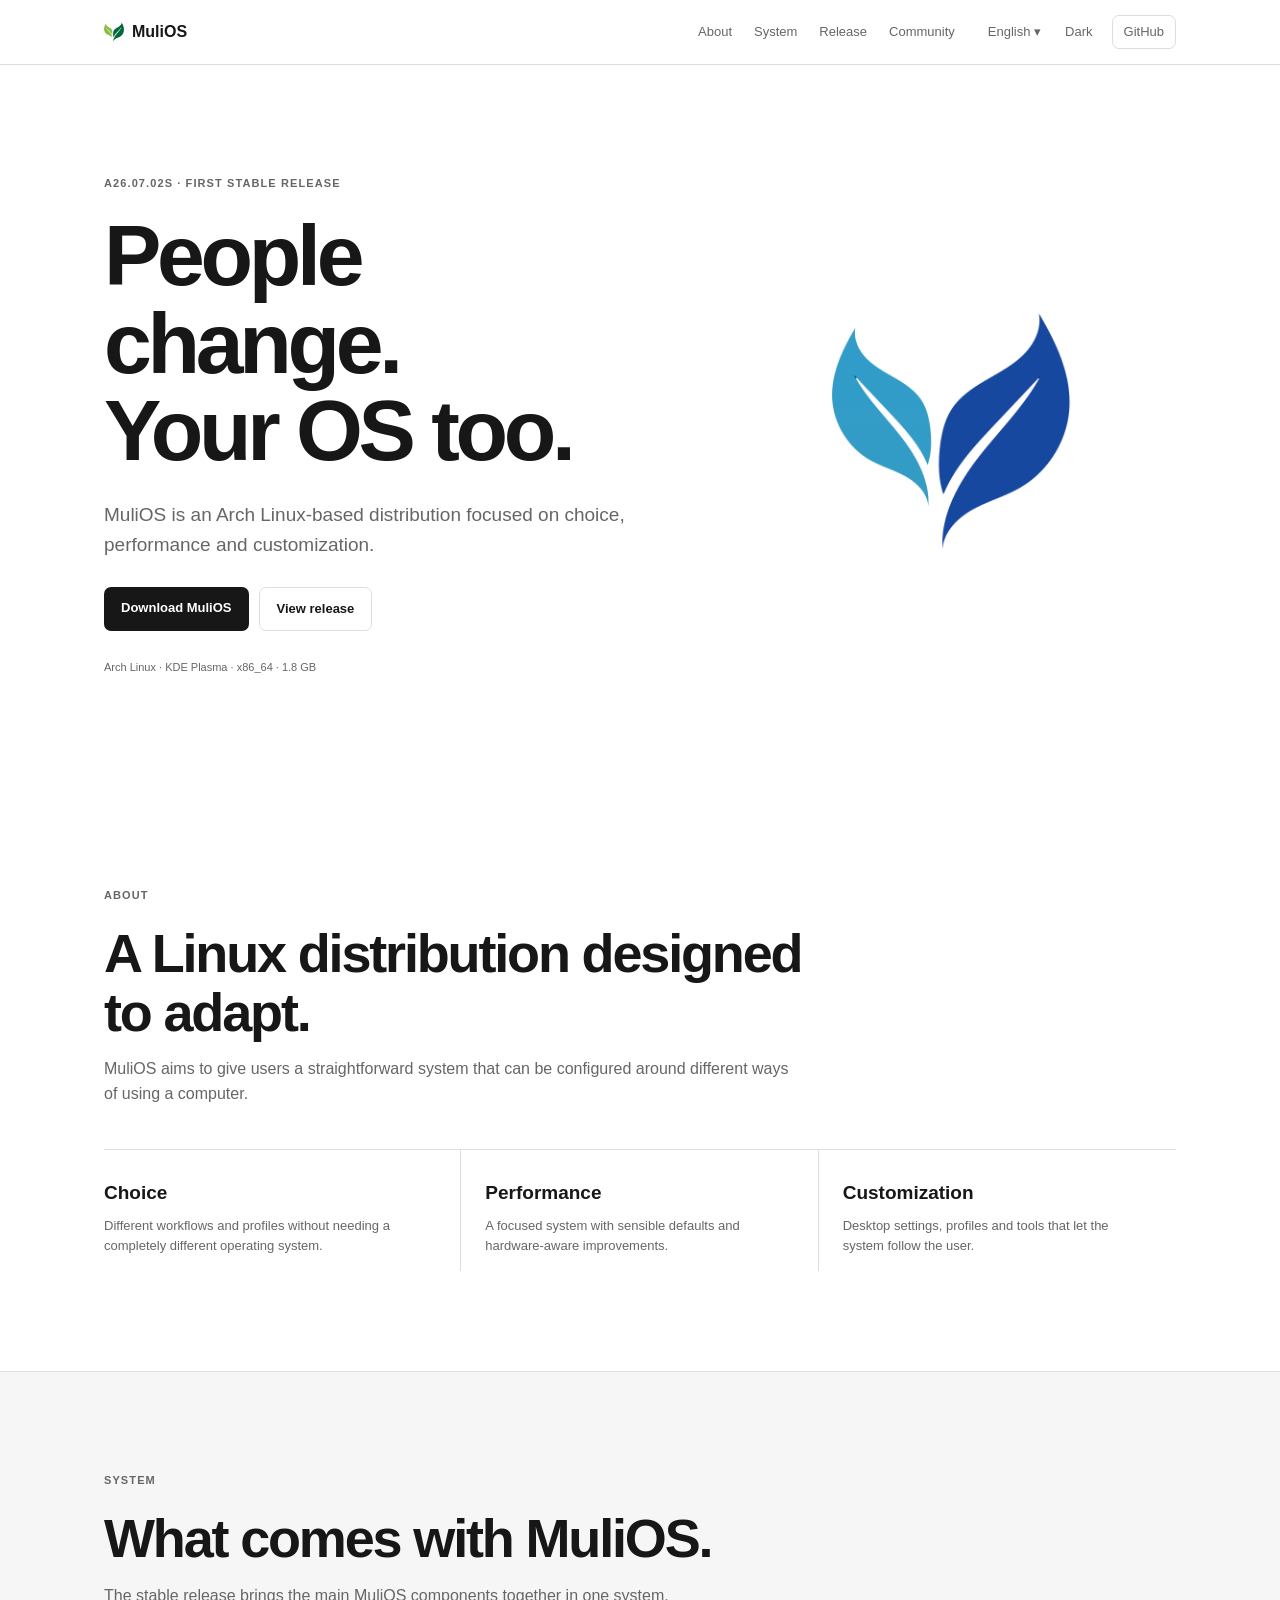
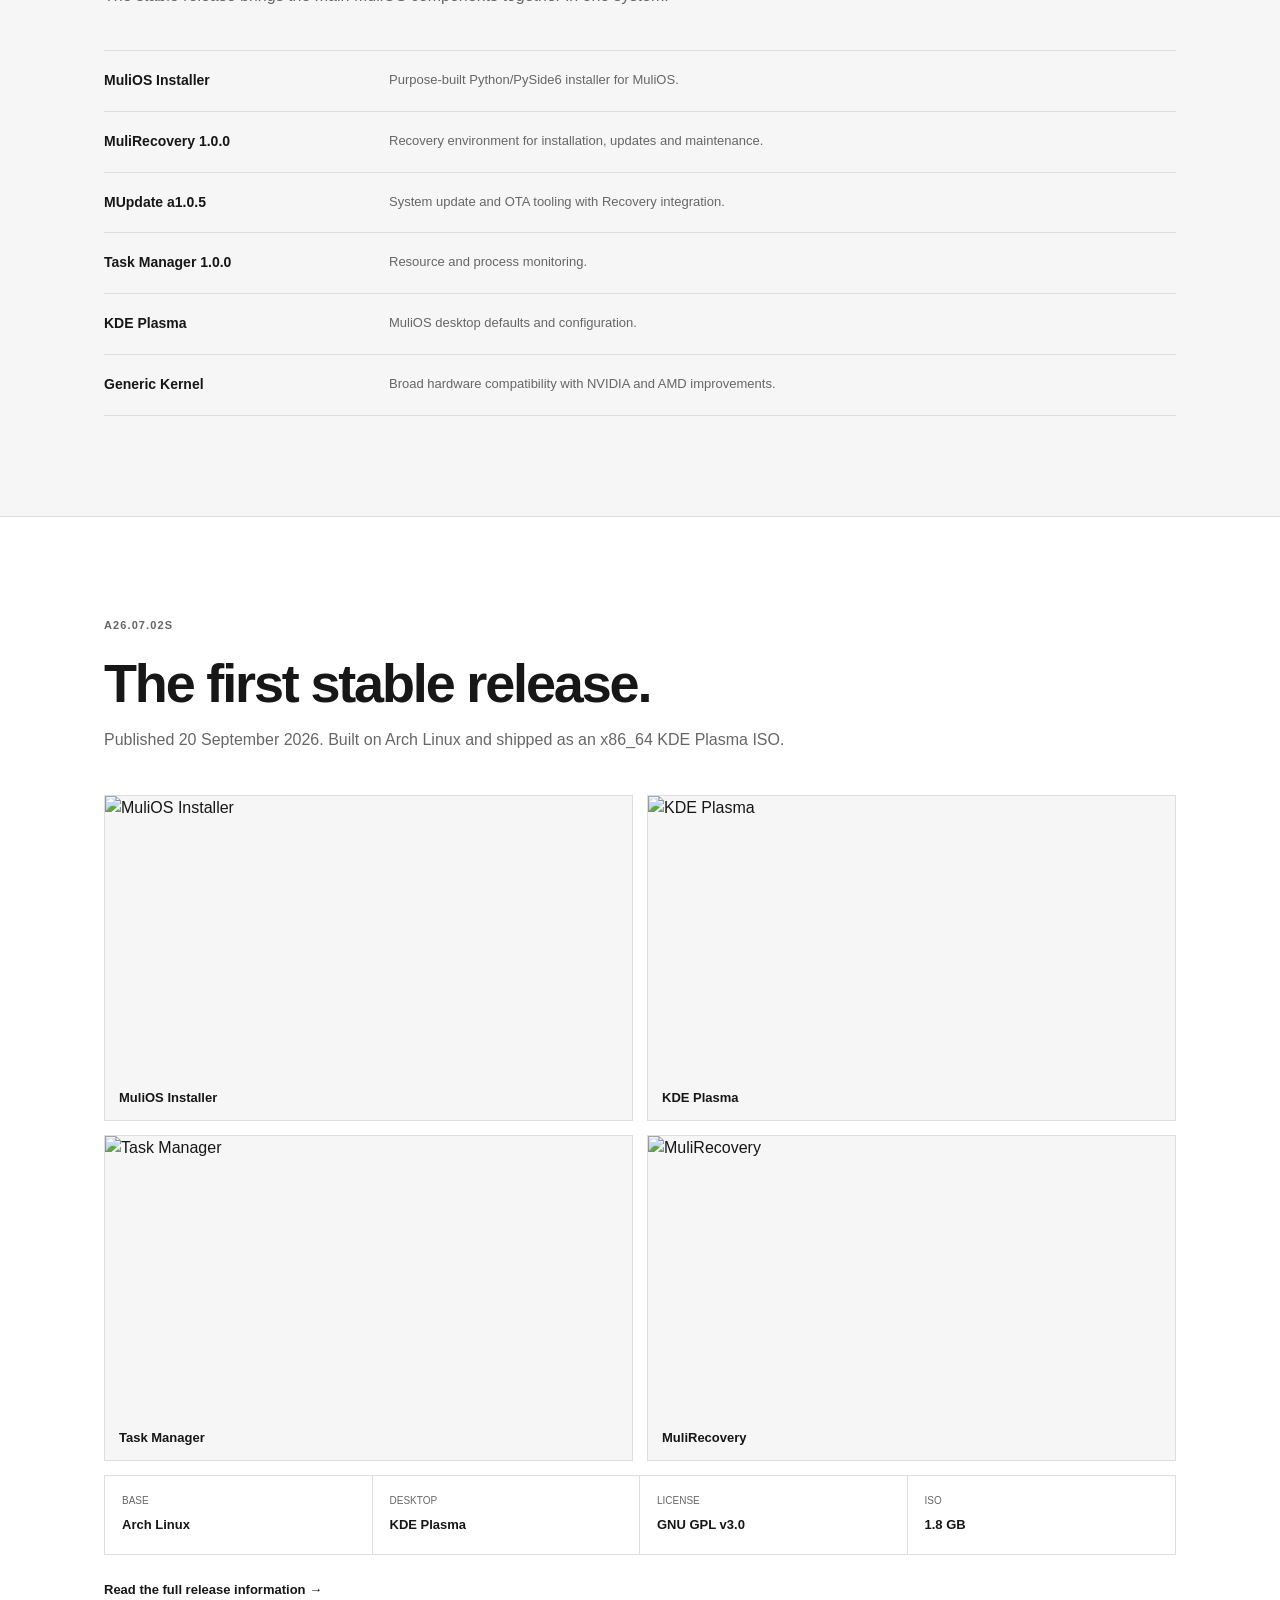
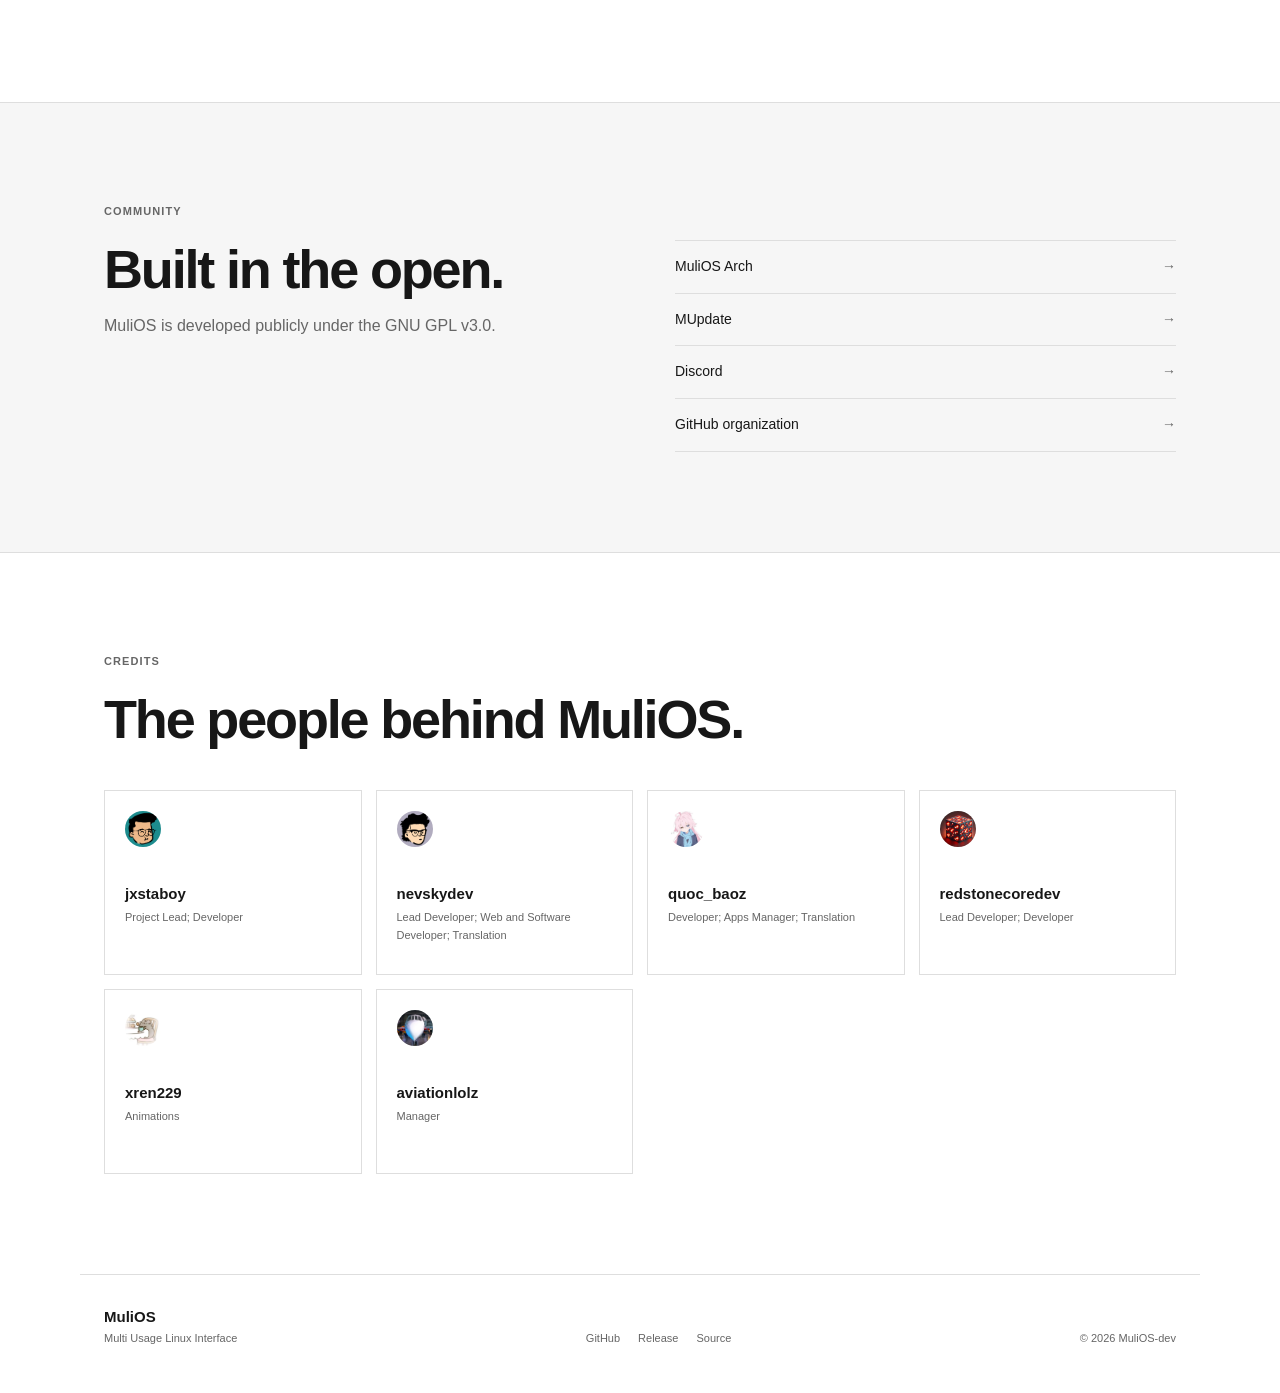
==== commit 79f57bce: "Remove ArchiveArther from credits" ====
--- a/index.html
+++ b/index.html
@@ -6,5 +6,5 @@
 <section id="features" class="section section-alt"><p class="eyebrow">SYSTEM</p><div class="section-intro"><h2>What comes with MuliOS.</h2><p>The stable release brings the main MuliOS components together in one system.</p></div><div class="system-list"><div><strong>MuliOS Installer</strong><span>Purpose-built Python/PySide6 installer for MuliOS.</span></div><div><strong>MuliRecovery 1.0.0</strong><span>Recovery environment for installation, updates and maintenance.</span></div><div><strong>MUpdate a1.0.5</strong><span>System update and OTA tooling with Recovery integration.</span></div><div><strong>Task Manager 1.0.0</strong><span>Resource and process monitoring.</span></div><div><strong>KDE Plasma</strong><span>MuliOS desktop defaults and configuration.</span></div><div><strong>Generic Kernel</strong><span>Broad hardware compatibility with NVIDIA and AMD improvements.</span></div></div></section>
 <section id="release" class="section"><p class="eyebrow">A26.07.02S</p><div class="section-intro"><h2>The first stable release.</h2><p>Published 20 September 2026. Built on Arch Linux and shipped as an x86_64 KDE Plasma ISO.</p></div><div class="gallery"><figure><img src="https://github.com/user-attachments/assets/d5a62d0b-136e-4f10-8461-d2a0802ea5ed" alt="MuliOS Installer"><figcaption>MuliOS Installer</figcaption></figure><figure><img src="https://github.com/user-attachments/assets/cc61fa9e-3878-4765-80bf-296596acb658" alt="KDE Plasma"><figcaption>KDE Plasma</figcaption></figure><figure><img src="https://github.com/user-attachments/assets/40b99320-a196-448b-b2e3-ae899f05d13c" alt="Task Manager"><figcaption>Task Manager</figcaption></figure><figure><img src="https://github.com/user-attachments/assets/1ea41a14-3edd-4df4-a9ca-68c87b9704b5" alt="MuliRecovery"><figcaption>MuliRecovery</figcaption></figure></div><div class="release-info"><div><span>Base</span><strong>Arch Linux</strong></div><div><span>Desktop</span><strong>KDE Plasma</strong></div><div><span>License</span><strong>GNU GPL v3.0</strong></div><div><span>ISO</span><strong>1.8 GB</strong></div></div><a class="text-link" href="arch-a26.html">Read the full release information →</a></section>
 <section id="community" class="section section-alt"><p class="eyebrow">COMMUNITY</p><div class="community"><div><h2>Built in the open.</h2><p>MuliOS is developed publicly under the GNU GPL v3.0.</p></div><div class="links"><a href="https://github.com/MuliOS-dev/MuliOS-Arch">MuliOS Arch <span>→</span></a><a href="https://github.com/MuliOS-dev/update">MUpdate <span>→</span></a><a href="https://discord.gg/3FzUdGbWMf">Discord <span>→</span></a><a href="https://github.com/MuliOS-dev">GitHub organization <span>→</span></a></div></div></section>
-<section id="credits" class="section credits"><p class="eyebrow">CREDITS</p><div class="section-intro"><h2>The people behind MuliOS.</h2></div><div class="credits-grid"><article><img src="assets/creditslogos/dev1.png" alt=""><h3>jxstaboy</h3><p>Project Lead; Developer</p></article><article><img src="assets/creditslogos/dev2.png" alt=""><h3>nevskydev</h3><p>Lead Developer; Web and Software Developer; Translation</p></article><article><img src="assets/creditslogos/dev3.png" alt=""><h3>quoc_baoz</h3><p>Developer; Apps Manager; Translation</p></article><article><img src="assets/creditslogos/dev4.webp" alt=""><h3>redstonecoredev</h3><p>Lead Developer; Developer</p></article><article><img src="assets/creditslogos/dev5.png" alt=""><h3>archivearther</h3><p>Developer; Apps Manager</p></article><article><img src="assets/creditslogos/dev6.png" alt=""><h3>xren229</h3><p>Animations</p></article><article><img src="assets/creditslogos/dev7.png" alt=""><h3>aviationlolz</h3><p>Manager</p></article></div></section>
+<section id="credits" class="section credits"><p class="eyebrow">CREDITS</p><div class="section-intro"><h2>The people behind MuliOS.</h2></div><div class="credits-grid"><article><img src="assets/creditslogos/dev1.png" alt=""><h3>jxstaboy</h3><p>Project Lead; Developer</p></article><article><img src="assets/creditslogos/dev2.png" alt=""><h3>nevskydev</h3><p>Lead Developer; Web and Software Developer; Translation</p></article><article><img src="assets/creditslogos/dev3.png" alt=""><h3>quoc_baoz</h3><p>Developer; Apps Manager; Translation</p></article><article><img src="assets/creditslogos/dev4.webp" alt=""><h3>redstonecoredev</h3><p>Lead Developer; Developer</p></article><article><img src="assets/creditslogos/dev6.png" alt=""><h3>xren229</h3><p>Animations</p></article><article><img src="assets/creditslogos/dev7.png" alt=""><h3>aviationlolz</h3><p>Manager</p></article></div></section>
 </main><footer><div><strong>MuliOS</strong><span>Multi Usage Linux Interface</span></div><div class="footer-links"><a href="https://github.com/MuliOS-dev">GitHub</a><a href="https://github.com/MuliOS-dev/MuliOS-Arch/releases/tag/A26.07.02S">Release</a><a href="https://github.com/MuliOS-dev/MuliOS-dev.github.io">Source</a></div><small>© 2026 MuliOS-dev</small></footer><script src="script.js"></script></body></html>
--- a/styles.css
+++ b/styles.css
@@ -1,119 +1,2 @@
-@import url('https://fonts.googleapis.com/css2?family=DM+Mono:wght@400;500&family=Manrope:wght@400;500;600;700;800&display=swap');
-
-:root{
-  --bg:#f5f5f7;--surface:#fff;--surface2:#f0f0f2;--text:#1d1d1f;--muted:#6e6e73;
-  --line:#d2d2d7;--accent:#0071e3;--accent-soft:#e8f3ff;--green:#a8d84e;
-  --shadow:0 24px 70px rgba(0,0,0,.10);--radius:28px
-}
-[data-theme=dark]{
-  --bg:#000;--surface:#101010;--surface2:#1c1c1e;--text:#f5f5f7;--muted:#a1a1a6;
-  --line:#38383a;--accent:#2997ff;--accent-soft:#10243a;--shadow:0 24px 80px rgba(0,0,0,.45)
-}
-*{box-sizing:border-box}
-html{scroll-behavior:smooth}
-body{margin:0;background:var(--bg);color:var(--text);font-family:Manrope,-apple-system,BlinkMacSystemFont,"Segoe UI",sans-serif;line-height:1.5;overflow-x:hidden}
-a{text-decoration:none;color:inherit}button{font:inherit}
-header{position:sticky;top:0;z-index:100}
-.navbar{
-  width:100%;height:52px;padding:0 max(22px,calc((100% - 1180px)/2));
-  display:flex;align-items:center;gap:28px;background:color-mix(in srgb,var(--bg) 82%,transparent);
-  backdrop-filter:saturate(180%) blur(22px);border-bottom:1px solid color-mix(in srgb,var(--line) 55%,transparent)
-}
-.logo{display:flex;align-items:center;gap:9px;margin-right:auto}.logo-icon{width:25px;height:25px;display:grid;place-items:center;overflow:hidden}
-.logo-icon img{width:24px;height:24px;object-fit:contain}
-.logo-text h2{font-size:14px;line-height:1;margin:0;letter-spacing:-.03em}.logo-text>span{display:none}
-.nav-links{display:flex;gap:27px}.nav-links a{font-size:11px;color:var(--muted);transition:.2s}.nav-links a:hover,.nav-links a.active{color:var(--text)}
-.nav-buttons{display:flex;align-items:center;gap:8px}.language-switcher{position:relative}
-.lang-toggle,#themeToggle{border:0;background:transparent;color:var(--muted);font-size:11px;padding:7px 5px;cursor:pointer}.lang-toggle:hover,#themeToggle:hover{color:var(--text)}
-.lang-menu{display:none;position:absolute;right:0;top:37px;width:160px;padding:6px;background:var(--surface);border:1px solid var(--line);border-radius:14px;box-shadow:var(--shadow)}
-.language-switcher.open .lang-menu{display:grid;gap:2px}.lang-option{border:0;background:transparent;color:var(--text);text-align:left;padding:9px 10px;border-radius:9px;cursor:pointer;font-size:11px}.lang-option:hover,.lang-option.active{background:var(--surface2)}
-.github-btn{background:var(--text);color:var(--bg);padding:7px 13px;border-radius:999px;font-size:10px;font-weight:700}
-.home-page .logo-icon img{filter:hue-rotate(265deg) saturate(1.15)}
-
-.hero{
-  width:min(1180px,calc(100% - 40px));min-height:820px;margin:auto;padding:105px 0 90px;
-  display:flex;flex-direction:column;align-items:center;text-align:center
-}
-.hero>div:first-child{max-width:850px}
-.hero-kicker{font:500 10px DM Mono,monospace;letter-spacing:.12em;color:var(--muted);margin-bottom:25px}
-.hero-kicker span{display:inline-block;width:6px;height:6px;border-radius:50%;background:var(--green);margin-right:7px}
-h1{font-size:clamp(60px,9vw,112px);line-height:.94;letter-spacing:-.075em;margin:0 0 27px;font-weight:800}
-h1 em,h2 em{font-style:normal;color:var(--accent)}
-.hero p,.lead{max-width:650px;margin:0 auto;color:var(--muted);font-size:18px;line-height:1.6}
-.hero-buttons{display:flex;justify-content:center;gap:10px;flex-wrap:wrap;margin:30px 0 20px}
-.primary,.secondary{
-  display:inline-flex;align-items:center;justify-content:center;gap:13px;border-radius:999px;
-  padding:12px 20px;font-size:11px;font-weight:700;transition:transform .2s,background .2s
-}
-.primary{background:var(--accent);color:#fff}.secondary{background:var(--surface2);color:var(--text)}
-.primary:hover,.secondary:hover{transform:scale(1.025)}
-.hero-meta{display:flex;justify-content:center;gap:10px;flex-wrap:wrap;color:var(--muted);font:9px DM Mono,monospace}
-.hero-meta i{width:3px;height:3px;background:var(--line);border-radius:50%;margin-top:4px}
-.hero-visual{width:min(900px,100%);height:470px;display:grid;place-items:center;position:relative;margin-top:55px}
-.hero-visual>img{width:min(360px,55%);z-index:1;filter:drop-shadow(0 30px 45px rgba(0,0,0,.22))}
-.rings,.rings:before,.rings:after{position:absolute;border:1px solid var(--line);border-radius:50%;width:390px;height:390px;opacity:.65}
-.rings:before,.rings:after{content:"";inset:50%;transform:translate(-50%,-50%)}.rings:before{width:520px;height:520px;border-color:color-mix(in srgb,var(--accent) 16%,var(--line))}.rings:after{width:285px;height:285px}
-.release-float,.system-float{
-  position:absolute;background:color-mix(in srgb,var(--surface) 94%,transparent);border:1px solid var(--line);
-  box-shadow:var(--shadow);border-radius:16px;padding:12px 15px;z-index:2;text-align:left
-}
-.release-float{top:30px;right:4%}.release-float small,.release-float span,.system-float span{display:block;font:8px DM Mono,monospace;color:var(--muted)}
-.release-float strong{display:block;font-size:16px;margin:3px 0}.system-float{left:4%;bottom:35px;display:flex;gap:8px;align-items:center}.system-float b{font:500 20px DM Mono,monospace;color:var(--accent)}
-.ticker{border-block:1px solid var(--line);overflow:hidden;background:var(--surface)}
-.ticker>div{width:max-content;padding:14px 0;font:500 9px DM Mono,monospace;letter-spacing:.12em;color:var(--muted);word-spacing:18px}
-.ticker i{display:inline-block;width:3px;height:3px;background:var(--accent);border-radius:50%;margin:0 5px}
-
-.section{width:min(1080px,calc(100% - 40px));margin:auto;padding:145px 0}
-.section-label{font:500 9px DM Mono,monospace;color:var(--muted);letter-spacing:.12em;margin-bottom:24px}
-.section-heading{max-width:850px;margin-bottom:65px}
-.section-heading h2,.release-heading h2,.community h2{font-size:clamp(42px,6vw,76px);line-height:1;letter-spacing:-.065em;margin:0;font-weight:800}
-.section-heading>p,.community-layout p{margin:24px 0 0;color:var(--muted);font-size:16px;line-height:1.7;max-width:650px}
-.principles{display:grid;grid-template-columns:repeat(3,1fr);gap:12px}
-.principles article{background:var(--surface);border-radius:22px;padding:30px;min-height:235px}
-.principles small,.feature-card>small,.credit-card>span{font:500 9px DM Mono,monospace;color:var(--accent)}
-.principles h3{font-size:25px;letter-spacing:-.045em;margin:65px 0 8px}.principles p,.feature-card p,.credit-card p{font-size:12px;color:var(--muted);margin:0;line-height:1.65}
-
-.dark-section{width:100%;background:var(--surface);padding:145px max(20px,calc((100% - 1080px)/2));border-block:1px solid var(--line)}
-.dark-section .section-label,.dark-section .section-heading{max-width:1080px;margin-left:auto;margin-right:auto}
-.feature-grid{max-width:1080px;margin:auto;display:grid;grid-template-columns:repeat(2,1fr);gap:12px}
-.feature-card{min-height:250px;background:var(--bg);border-radius:24px;padding:30px;display:flex;flex-direction:column}
-.feature-card h3{font-size:27px;letter-spacing:-.045em;margin:25px 0 9px}.feature-big{grid-row:span 2;min-height:512px;justify-content:space-between}.feature-big h3{font-size:40px}.feature-wide{grid-column:1/-1;min-height:150px;display:grid;grid-template-columns:35px 1fr auto;gap:18px;align-items:center}.feature-wide h3{margin:0 0 7px}.mono-tag{font:9px DM Mono,monospace;color:var(--muted);background:var(--surface);border-radius:999px;padding:8px 11px}
-
-.release-heading{display:flex;justify-content:space-between;align-items:end;margin-bottom:45px;gap:30px}
-.release-heading>div{font:500 clamp(40px,7vw,78px)/.9 DM Mono,monospace;letter-spacing:-.08em;color:var(--muted)}
-.release-heading>div span{color:var(--accent)}
-.gallery{display:grid;grid-template-columns:1.25fr 1fr;gap:12px}
-.gallery figure{margin:0;background:var(--surface);border-radius:22px;overflow:hidden;border:1px solid var(--line)}
-.gallery-main{grid-row:span 2}.gallery img{display:block;width:100%;height:250px;object-fit:cover}.gallery-main img{height:100%;min-height:512px}
-.gallery figcaption{display:flex;justify-content:space-between;gap:12px;padding:15px 17px}.gallery figcaption b{font-size:11px}.gallery figcaption span{font-size:9px;color:var(--muted)}
-.release-bar{display:grid;grid-template-columns:repeat(4,1fr) auto;gap:15px;align-items:center;margin-top:12px;background:var(--surface);border-radius:20px;padding:15px 17px}
-.release-bar div{display:grid;gap:2px}.release-bar small{font:8px DM Mono,monospace;color:var(--muted)}.release-bar b{font-size:11px}
-
-.quote{width:100%;background:#000;color:#f5f5f7;padding:145px max(20px,calc((100% - 1080px)/2))}
-[data-theme=dark] .quote{background:#f5f5f7;color:#1d1d1f}
-.quote-inner{max-width:850px}.quote span{font:90px/0 Georgia,serif}.quote h2{font-size:clamp(48px,7vw,88px);line-height:.98;letter-spacing:-.07em;margin:38px 0 20px}.quote h2 em{color:var(--accent)}.quote p{font:9px DM Mono,monospace;text-transform:uppercase;color:var(--muted)}
-
-.community-layout{display:grid;grid-template-columns:1fr 1fr;gap:90px}.community h2{margin-bottom:25px}.community-links{border-top:1px solid var(--line)}
-.community-links a{display:grid;grid-template-columns:35px 1fr 20px;padding:18px 0;border-bottom:1px solid var(--line);font-size:12px;font-weight:700}.community-links span{font:9px DM Mono,monospace;color:var(--muted)}.community-links b{color:var(--accent)}
-.credits-grid{display:grid;grid-template-columns:repeat(4,1fr);gap:12px}.credit-card{background:var(--surface);border-radius:20px;min-height:235px;padding:23px}.credit-card img{width:50px;height:50px;object-fit:cover;border-radius:50%;margin-bottom:55px}.credit-card h3{font-size:17px;letter-spacing:-.04em;margin:8px 0}.credit-card p{font-size:10px}.credit-card>span{display:block}
-footer{border-top:1px solid var(--line);width:min(1080px,calc(100% - 40px));margin:auto;padding:30px 0 50px;display:flex;align-items:end;justify-content:space-between;gap:25px}
-footer strong{font-size:14px}footer span,footer small,footer a{font:9px DM Mono,monospace;color:var(--muted)}footer>div{display:grid;gap:4px}footer>div:nth-child(2){display:flex;gap:22px}code{font-family:DM Mono,monospace;overflow-wrap:anywhere}
-
-.release-page{width:min(1080px,calc(100% - 40px));margin:auto;padding:70px 0 120px}
-.release-page .back{font:500 9px DM Mono,monospace;color:var(--muted)}.release-page h1{font-size:clamp(58px,8vw,100px);max-width:850px;margin:28px 0}.release-page>.lead{margin:0;max-width:680px}.release-page .hero-buttons{justify-content:flex-start}
-.arch-release{--accent:#0071e3;--accent-soft:#e8f3ff}.arch-release [data-theme=dark]{--accent:#2997ff}
-.arch-release .release-hero{margin:70px auto 0;max-width:900px;background:var(--surface);border-radius:30px;padding:35px;box-shadow:var(--shadow)}
-.arch-release .release-hero img{display:block;width:100%;max-height:510px;object-fit:contain;border-radius:18px}
-.release-section{padding:125px 0;border-top:1px solid var(--line)}.release-section h2{font-size:clamp(38px,5vw,64px);line-height:1;letter-spacing:-.06em;margin:0 0 18px}.release-section>p{max-width:700px;color:var(--muted);font-size:16px;line-height:1.75;margin:0}
-.release-shot{max-width:900px;margin:55px auto 0;background:var(--surface);border-radius:26px;padding:22px}.release-shot img{display:block;width:100%;max-height:500px;object-fit:contain;border-radius:14px}
-.specs{width:100%;margin-top:45px;border-collapse:collapse;font-size:12px}.specs td{padding:17px 12px;border-top:1px solid var(--line)}.specs td:first-child{width:25%;font-weight:700}.arch-release footer{width:min(1080px,calc(100% - 40px))}
-
-@media(max-width:850px){
-  .navbar{padding:0 18px}.nav-links{display:none}.hero{min-height:auto;padding-top:75px}.hero-visual{height:370px;margin-top:35px}.hero-visual>img{width:250px}.rings,.rings:before,.rings:after{width:300px;height:300px}.rings:before{width:390px;height:390px}.rings:after{width:225px;height:225px}.release-float{top:5px;right:0}.system-float{left:0;bottom:5px}
-  .section,.release-page{padding-top:95px;padding-bottom:95px}.principles,.feature-grid{grid-template-columns:1fr}.feature-big{grid-row:auto;min-height:320px}.feature-wide{grid-column:auto;display:block}.feature-wide .mono-tag{display:inline-block;margin-top:18px}
-  .gallery{grid-template-columns:1fr}.gallery-main{grid-row:auto}.gallery-main img{min-height:270px}.release-heading{display:block}.release-heading>div{margin-top:25px}.release-bar{grid-template-columns:1fr 1fr}.release-bar .primary{grid-column:1/-1}.community-layout{grid-template-columns:1fr;gap:55px}.credits-grid{grid-template-columns:1fr 1fr}
-}
-@media(max-width:500px){
-  h1{font-size:57px}.hero p,.lead{font-size:16px}.hero-meta{gap:7px}.github-btn{display:none}.credits-grid{grid-template-columns:1fr}.release-bar{grid-template-columns:1fr}.release-bar .primary{grid-column:auto}footer{align-items:flex-start;flex-direction:column}footer>div:nth-child(2){flex-wrap:wrap}
-}
-@media(prefers-reduced-motion:reduce){*{scroll-behavior:auto!important;transition:none!important}}
+:root{--bg:#fff;--surface:#f6f6f6;--text:#171717;--muted:#666;--line:#dedede;--button:#171717}[data-theme=dark]{--bg:#111;--surface:#1a1a1a;--text:#f5f5f5;--muted:#aaa;--line:#333;--button:#f5f5f5}*{box-sizing:border-box}html{scroll-behavior:smooth}body{margin:0;background:var(--bg);color:var(--text);font-family:-apple-system,BlinkMacSystemFont,"Segoe UI",Arial,sans-serif;line-height:1.55}a{color:inherit;text-decoration:none}button{font:inherit;color:inherit}header{position:sticky;top:0;z-index:10;background:var(--bg);border-bottom:1px solid var(--line)}.navbar{height:64px;width:100%;max-width:1120px;margin:auto;padding:0 24px;display:flex;align-items:center;gap:28px}.logo{display:flex;align-items:center;gap:8px;margin-right:auto}.logo{flex:0 0 auto;min-width:0}.logo img{width:20px;height:20px;max-width:20px;max-height:20px;object-fit:contain}.logo strong{font-size:16px}.nav-links{display:flex;align-items:center;min-width:0;gap:22px}.nav-links a,.nav-buttons button,.github-btn{font-size:13px;color:var(--muted)}.nav-links a:hover,.nav-buttons button:hover{color:var(--text)}.nav-buttons{display:flex;flex:0 0 auto;align-items:center;gap:14px}.nav-buttons button{border:0;background:none;padding:5px;cursor:pointer}.github-btn{border:1px solid var(--line);border-radius:7px;padding:6px 11px}.language-switcher{position:relative}.lang-menu{display:none;position:absolute;right:0;top:32px;background:var(--bg);border:1px solid var(--line);padding:5px;min-width:130px}.language-switcher.open .lang-menu{display:grid}.lang-option{text-align:left;border:0;background:none;padding:7px 9px;cursor:pointer;font-size:12px}.lang-option:hover,.lang-option.active{background:var(--surface)}.hero{max-width:1120px;margin:auto;padding:110px 24px 100px;display:grid;grid-template-columns:1.1fr .9fr;align-items:center;gap:70px;min-height:620px}.hero-copy{max-width:650px}.eyebrow{font-size:11px;font-weight:600;letter-spacing:.1em;color:var(--muted);margin:0 0 20px}.hero h1{font-size:clamp(52px,7vw,86px);line-height:1.02;letter-spacing:-.05em;margin:0 0 25px}.hero-text{font-size:19px;color:var(--muted);max-width:600px}.buttons{display:flex;gap:10px;flex-wrap:wrap;margin:28px 0}.button{display:inline-block;padding:11px 17px;border-radius:7px;font-size:13px;font-weight:600}.primary{background:var(--button);color:var(--bg)}.secondary{border:1px solid var(--line)}.button:hover{opacity:.82}.meta{font-size:11px;color:var(--muted)}.hero-logo{display:block;width:240px;height:240px;max-width:240px;max-height:240px;object-fit:contain;justify-self:center}.section{max-width:1120px;margin:auto;padding:100px 24px}.section-alt{max-width:none;padding-left:max(24px,calc((100% - 1072px)/2));padding-right:max(24px,calc((100% - 1072px)/2));background:var(--surface);border-block:1px solid var(--line)}.section-intro{max-width:700px;margin-bottom:42px}.section h2{font-size:clamp(34px,5vw,54px);line-height:1.08;letter-spacing:-.04em;margin:0 0 16px}.section-intro p{color:var(--muted);font-size:16px;margin:0}.three-columns{display:grid;grid-template-columns:repeat(3,1fr);border-top:1px solid var(--line)}.three-columns article{padding:28px 24px 15px 0;border-right:1px solid var(--line)}.three-columns article+article{padding-left:24px}.three-columns article:last-child{border-right:0}.three-columns h3{margin:0 0 9px;font-size:19px}.three-columns p{margin:0;color:var(--muted);font-size:13px}.system-list{border-top:1px solid var(--line)}.system-list div{display:grid;grid-template-columns:260px 1fr;gap:25px;padding:19px 0;border-bottom:1px solid var(--line)}.system-list strong{font-size:14px}.system-list span{font-size:13px;color:var(--muted)}.gallery{display:grid;grid-template-columns:repeat(2,1fr);gap:14px}.gallery figure{margin:0;border:1px solid var(--line);background:var(--surface);overflow:hidden}.gallery img{width:100%;height:280px;display:block;object-fit:cover}.gallery figcaption{padding:12px 14px;font-size:13px;font-weight:600}.release-info{display:grid;grid-template-columns:repeat(4,1fr);border:1px solid var(--line);margin-top:14px}.release-info div{padding:17px;border-right:1px solid var(--line)}.release-info div:last-child{border-right:0}.release-info span{display:block;font-size:10px;color:var(--muted);text-transform:uppercase;margin-bottom:4px}.release-info strong{font-size:13px}.text-link{display:inline-block;margin-top:25px;font-size:13px;font-weight:600}.community{display:grid;grid-template-columns:1fr 1fr;gap:70px}.community p{color:var(--muted)}.links{border-top:1px solid var(--line)}.links a{display:flex;justify-content:space-between;padding:15px 0;border-bottom:1px solid var(--line);font-size:14px}.links span{color:var(--muted)}.credits-grid{display:grid;grid-template-columns:repeat(4,1fr);gap:14px}.credits-grid article{border:1px solid var(--line);padding:20px;min-height:185px}.credits-grid img{display:block;width:36px;height:36px;max-width:36px;max-height:36px;border-radius:50%;object-fit:cover;margin-bottom:35px}.credits-grid h3{font-size:15px;margin:0 0 4px}.credits-grid p{font-size:11px;color:var(--muted);margin:0}footer{max-width:1120px;margin:auto;padding:30px 24px 45px;border-top:1px solid var(--line);display:flex;justify-content:space-between;align-items:flex-end;gap:20px}footer div{display:grid;gap:2px}footer strong{font-size:15px}footer span,footer small,footer a{font-size:11px;color:var(--muted)}.footer-links{display:flex!important;gap:18px}.release-page{max-width:900px;margin:auto;padding:70px 24px 110px}.release-page .back{font-size:11px;color:var(--muted)}.release-page h1{font-size:clamp(50px,7vw,78px);line-height:1.02;letter-spacing:-.05em;margin:25px 0}.release-page .lead{font-size:18px;color:var(--muted);max-width:680px}.release-hero,.release-shot{margin-top:35px;border:1px solid var(--line);padding:12px;background:var(--surface)}.release-hero img,.release-shot img{display:block;width:100%;max-height:520px;object-fit:contain}.release-section{padding:75px 0;border-top:1px solid var(--line);margin-top:75px}.release-section h2{font-size:38px;margin:0 0 12px}.release-section>p{max-width:700px;color:var(--muted)}.specs{width:100%;border-collapse:collapse;margin-top:30px;font-size:13px}.specs td{border-top:1px solid var(--line);padding:14px 8px;text-align:left}.specs td:first-child{font-weight:600;width:25%}@media(max-width:800px){.nav-links{display:none}.hero{grid-template-columns:1fr;min-width:0;padding-top:75px;text-align:center;gap:40px}.hero-copy{margin:auto}.hero-logo{width:180px;height:180px;max-width:180px;max-height:180px}.buttons{justify-content:center}.three-columns,.community{grid-template-columns:1fr}.three-columns article{border-right:0;border-bottom:1px solid var(--line);padding:22px 0!important}.system-list div{grid-template-columns:1fr;gap:5px}.gallery{grid-template-columns:1fr}.release-info{grid-template-columns:1fr 1fr}.release-info div:nth-child(2){border-right:0}.release-info div:nth-child(-n+2){border-bottom:1px solid var(--line)}.credits-grid{grid-template-columns:1fr 1fr}.community{gap:35px}}@media(max-width:500px){.navbar{padding:0 16px;gap:12px}.language-switcher{display:none}.hero h1{font-size:48px}.section{padding-top:75px;padding-bottom:75px}.credits-grid{grid-template-columns:1fr}.release-info{grid-template-columns:1fr}.release-info div{border-right:0!important;border-bottom:1px solid var(--line)}.release-info div:last-child{border-bottom:0}footer{flex-direction:column;min-width:0;align-items:flex-start}}
+img{max-width:100%;} .hero-copy,.section-intro,.community,.system-list,.release-page{min-width:0;} body{overflow-x:hidden;}
